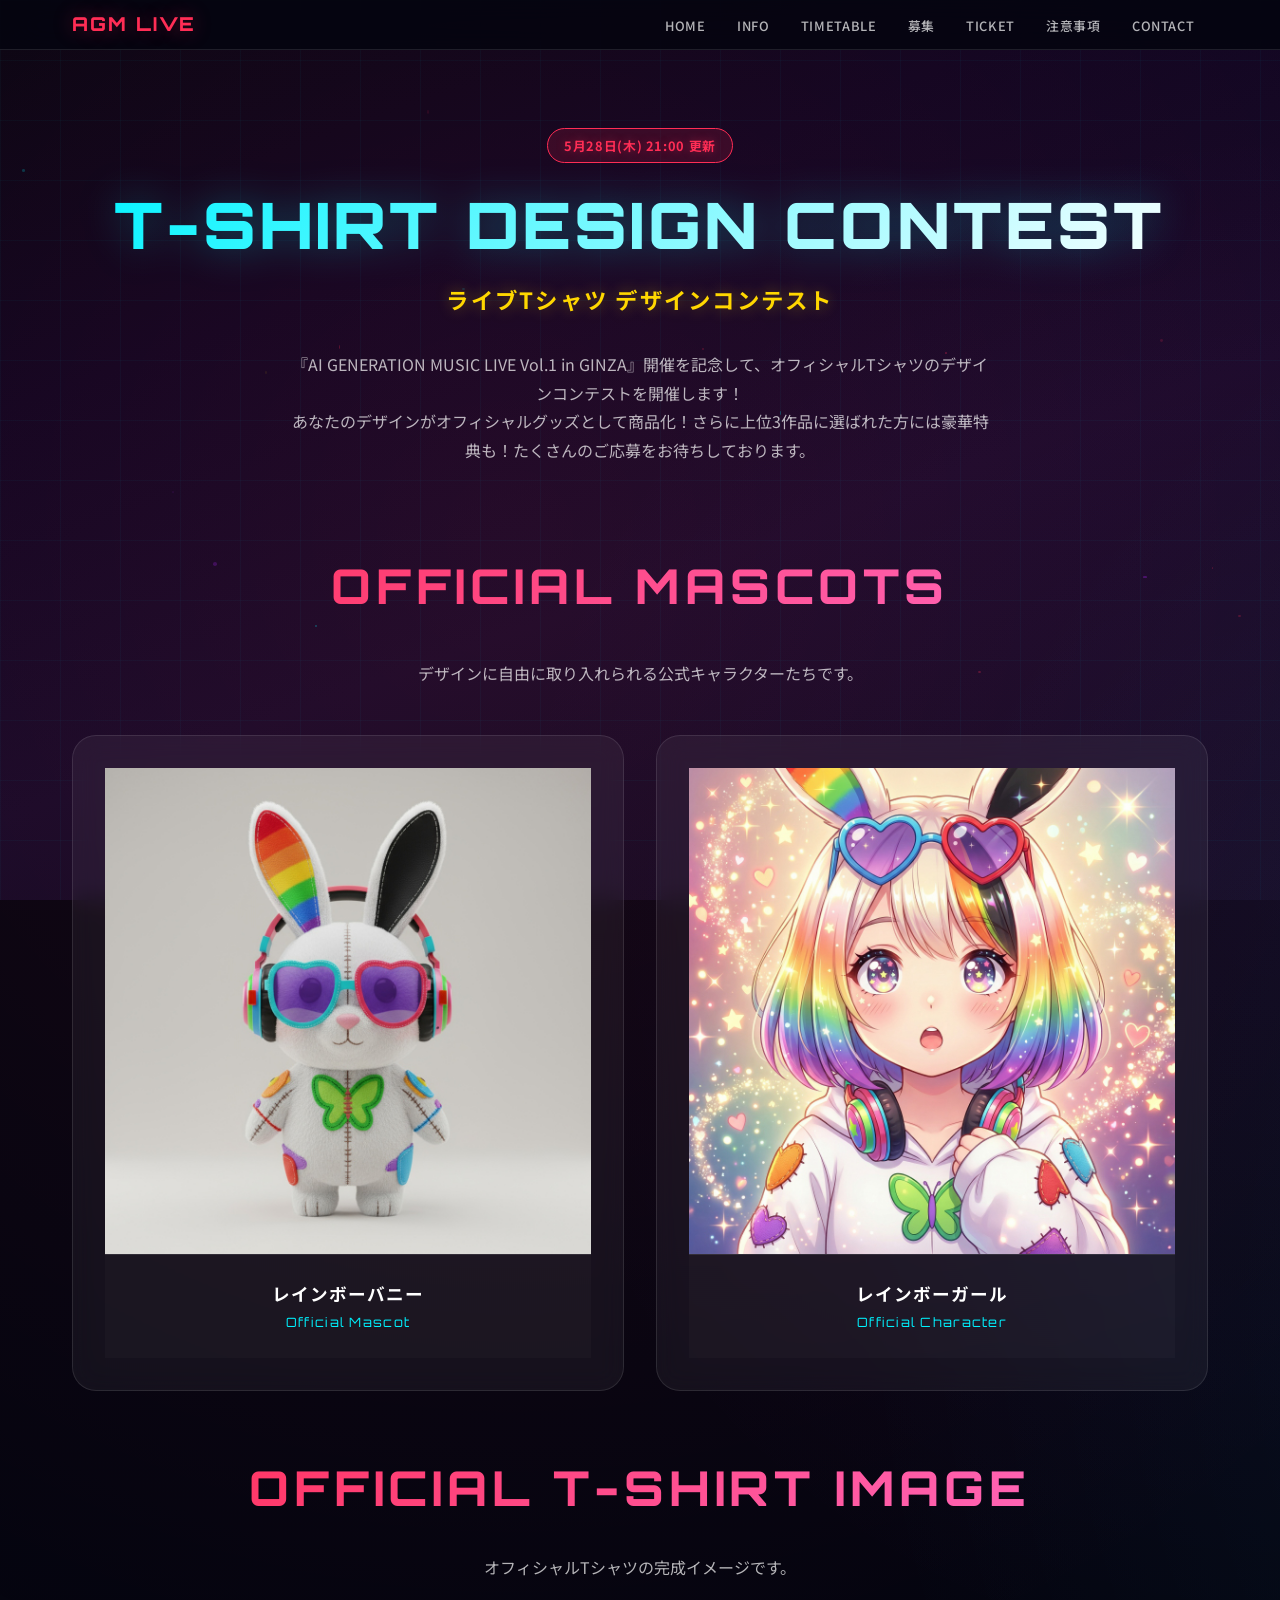
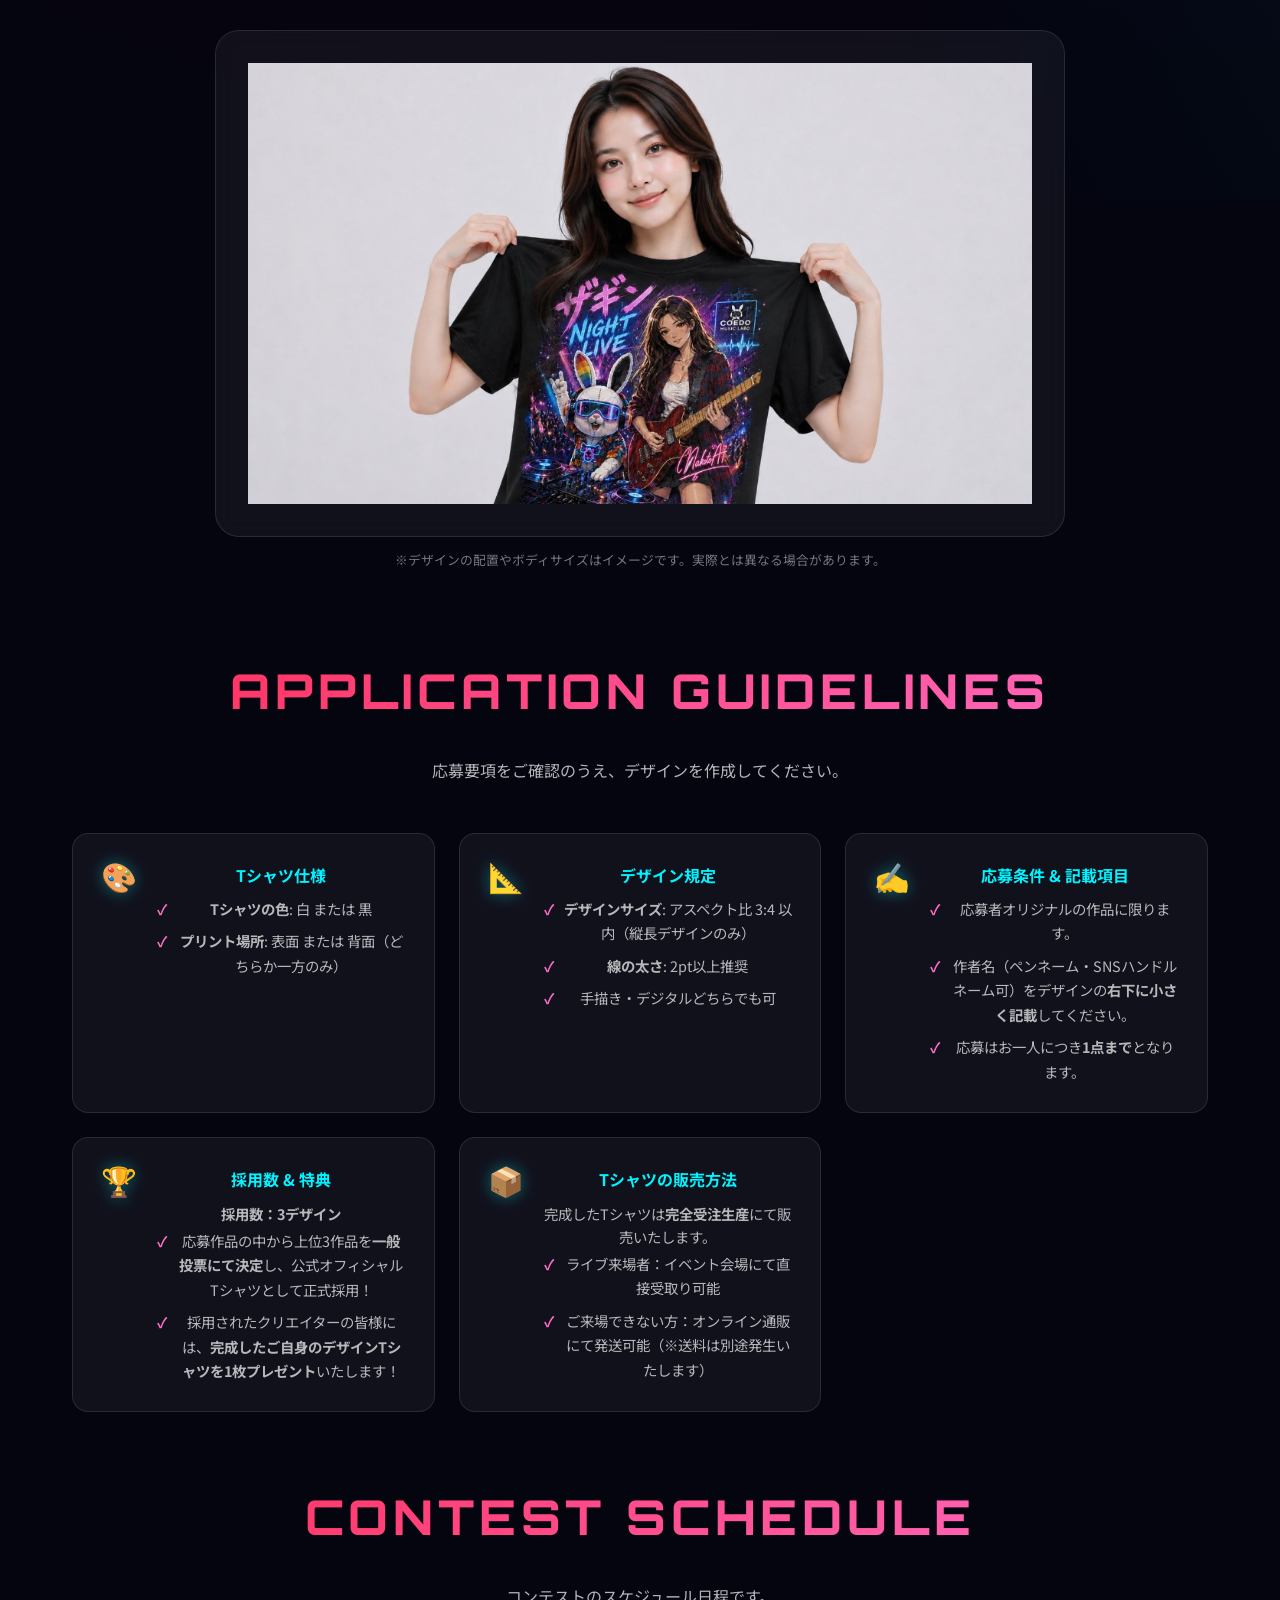
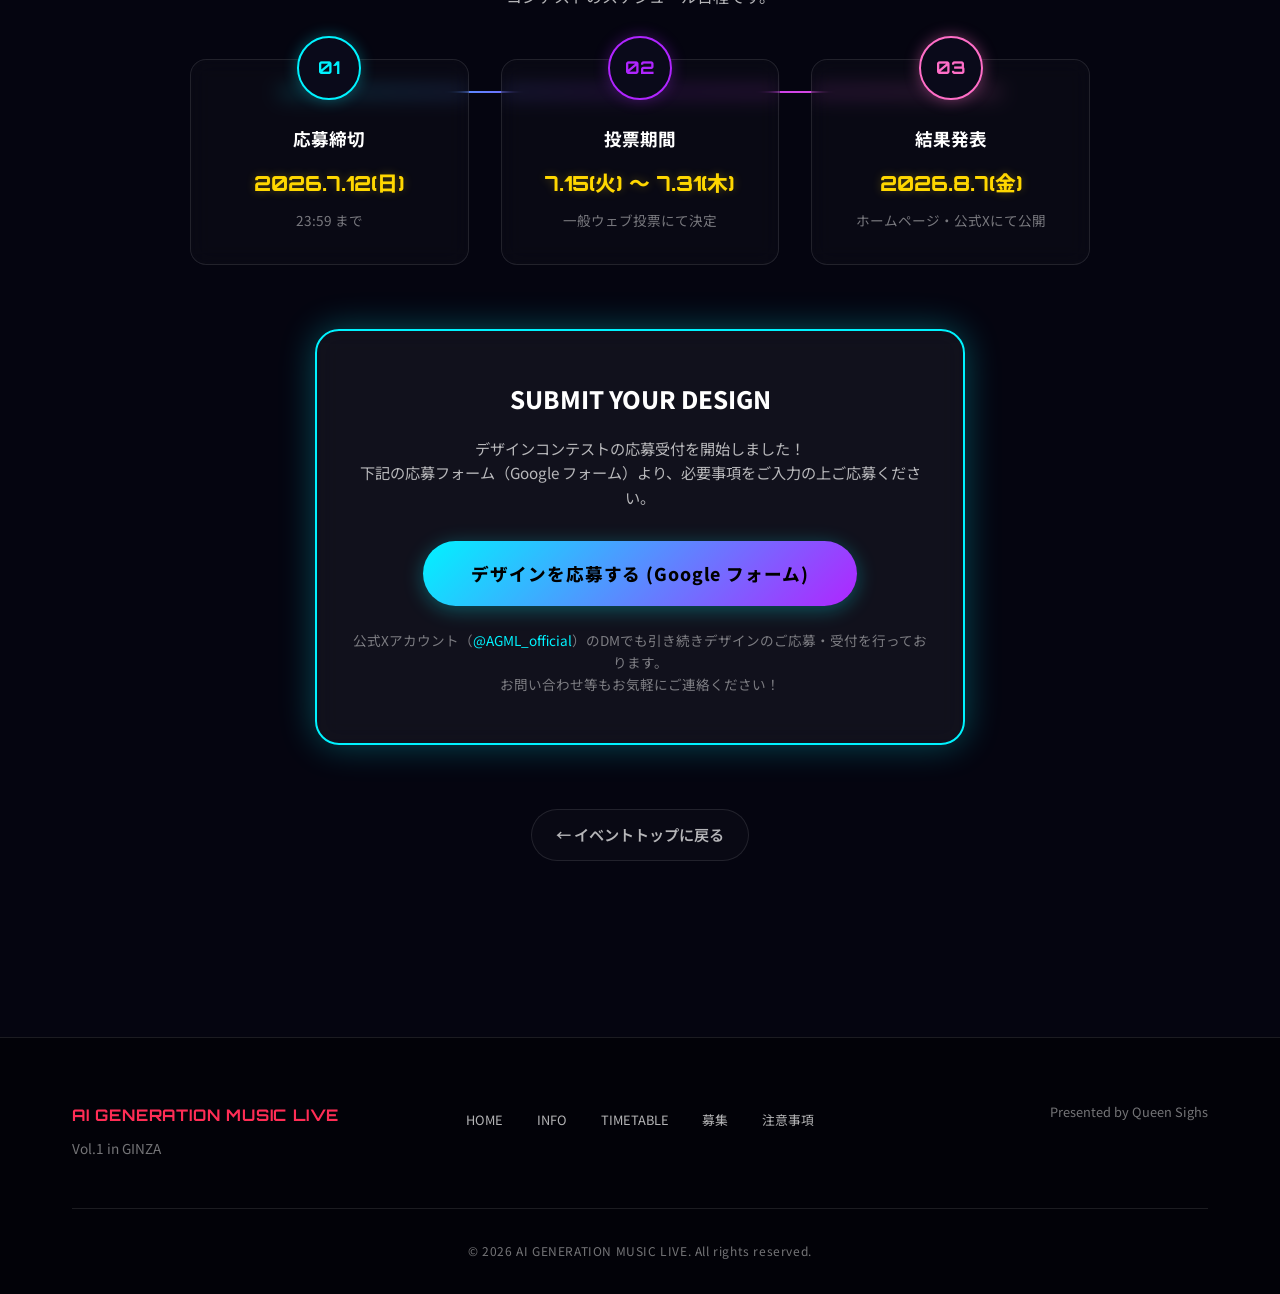
==== tshirt-contest.html @ bb138dd3 "Remove Radio Kawagoe references from footer" ====
<!DOCTYPE html>
<html lang="ja">

<head>
    <meta charset="UTF-8">
    <meta name="viewport" content="width=device-width, initial-scale=1.0">
    <meta name="description"
        content="ライブTシャツデザインコンテスト - AI GENERATION MUSIC LIVE Vol.1 in GINZA. あなたのデザインがオフィシャルTシャツに！">
    <title>ライブTシャツデザインコンテスト | AI GENERATION MUSIC LIVE</title>
    <link rel="icon" type="image/png" href="favicon.png">
    <link rel="stylesheet" href="style.css">
    <link rel="preconnect" href="https://fonts.googleapis.com">
    <link rel="preconnect" href="https://fonts.gstatic.com" crossorigin>
    <link
        href="https://fonts.googleapis.com/css2?family=Orbitron:wght@400;500;600;700;800;900&family=Inter:wght@300;400;500;600;700&family=Noto+Sans+JP:wght@300;400;500;600;700&display=swap"
        rel="stylesheet">
    
    <style>
        /* Special styles for T-shirt Contest Page */
        .contest-hero {
            padding: 8rem 0 4rem;
            text-align: center;
        }

        .contest-header {
            margin-bottom: 3rem;
        }

        .update-badge {
            display: inline-block;
            padding: 0.35rem 1rem;
            background: rgba(255, 45, 85, 0.15);
            border: 1px solid var(--accent-red);
            color: var(--accent-red);
            font-size: 0.8rem;
            font-weight: 700;
            border-radius: 20px;
            margin-bottom: 1.5rem;
            text-shadow: 0 0 10px var(--accent-red-glow);
            letter-spacing: 0.05em;
        }

        .contest-title-glowing {
            font-family: 'Orbitron', 'Noto Sans JP', sans-serif;
            font-size: clamp(2.2rem, 6vw, 4rem);
            font-weight: 900;
            line-height: 1.2;
            letter-spacing: 0.05em;
            background: linear-gradient(135deg, var(--accent-cyan), #ffffff, var(--accent-pink));
            background-size: 200% 200%;
            -webkit-background-clip: text;
            -webkit-text-fill-color: transparent;
            background-clip: text;
            animation: presentsShimmer 4s ease infinite;
            filter: drop-shadow(0 0 20px rgba(0, 243, 255, 0.3));
            margin-bottom: 1rem;
        }

        .contest-subtitle {
            font-size: clamp(1rem, 2.5vw, 1.4rem);
            color: var(--accent-gold);
            font-weight: 700;
            letter-spacing: 0.1em;
            text-shadow: 0 0 15px rgba(255, 215, 0, 0.4);
            margin-bottom: 2rem;
        }

        /* Countdown Lock Screen */
        .lock-container {
            max-width: 700px;
            margin: 2rem auto;
            text-align: center;
            padding: 3rem 2rem;
            border-radius: var(--radius-lg);
            background: rgba(10, 10, 26, 0.65);
            box-shadow: 0 0 40px rgba(255, 45, 85, 0.1);
            border: 1px solid rgba(255, 45, 85, 0.2);
            backdrop-filter: blur(20px);
        }

        .lock-icon {
            font-size: 3rem;
            color: var(--accent-red);
            filter: drop-shadow(0 0 15px var(--accent-red-glow));
            margin-bottom: 1.5rem;
            animation: lockPulse 2s infinite alternate;
        }

        @keyframes lockPulse {
            0% { transform: scale(1); filter: drop-shadow(0 0 10px var(--accent-red-glow)); }
            100% { transform: scale(1.1); filter: drop-shadow(0 0 25px rgba(255, 45, 85, 0.7)); }
        }

        .countdown-grid {
            display: grid;
            grid-template-columns: repeat(4, 1fr);
            gap: 1rem;
            max-width: 480px;
            margin: 2rem auto 2.5rem;
        }

        .countdown-card {
            background: rgba(255, 255, 255, 0.03);
            border: 1px solid var(--glass-border);
            border-radius: var(--radius-md);
            padding: 1rem 0.5rem;
            display: flex;
            flex-direction: column;
            align-items: center;
        }

        .countdown-num {
            font-family: 'Orbitron', sans-serif;
            font-size: clamp(1.8rem, 4vw, 2.5rem);
            font-weight: 800;
            color: var(--accent-cyan);
            text-shadow: 0 0 12px var(--accent-cyan-glow);
        }

        .countdown-label {
            font-size: 0.65rem;
            color: var(--text-muted);
            letter-spacing: 0.1em;
            margin-top: 0.3rem;
        }

        /* Teaser Character section */
        .teaser-characters {
            margin-top: 3rem;
        }

        .teaser-title {
            font-family: 'Orbitron', 'Noto Sans JP', sans-serif;
            font-size: 1.2rem;
            color: var(--text-secondary);
            letter-spacing: 0.05em;
            margin-bottom: 1.5rem;
        }

        .teaser-grid {
            display: grid;
            grid-template-columns: repeat(auto-fit, minmax(130px, 1fr));
            gap: 1.5rem;
            max-width: 450px;
            margin: 0 auto;
        }

        .teaser-thumb {
            display: flex;
            flex-direction: column;
            align-items: center;
        }

        .teaser-img-wrapper {
            position: relative;
            width: 100px;
            height: 100px;
            border-radius: 50%;
            overflow: hidden;
            border: 2px solid var(--glass-border);
            margin-bottom: 0.75rem;
            background: #0f0f23;
        }

        .teaser-img-wrapper.rabbit {
            border-color: var(--accent-cyan);
            box-shadow: 0 0 15px var(--accent-cyan-glow);
        }

        .teaser-img-wrapper.girl {
            border-color: var(--accent-pink);
            box-shadow: 0 0 15px rgba(255, 110, 199, 0.4);
        }

        .teaser-img {
            width: 100%;
            height: 100%;
            object-fit: cover;
            filter: blur(4px) brightness(0.7); /* Blur before release */
            transition: all 0.5s ease;
        }

        .unlocked .teaser-img {
            filter: none;
        }

        .teaser-name {
            font-size: 0.8rem;
            color: var(--text-secondary);
            font-weight: 500;
        }

        /* Unlocked Content Styles */
        .content-unlocked-section {
            display: none; /* Controlled via JS */
            opacity: 0;
            transform: translateY(20px);
            transition: all 0.8s cubic-bezier(0.4, 0, 0.2, 1);
        }

        .content-unlocked-section.show {
            display: block;
            opacity: 1;
            transform: translateY(0);
        }

        /* Characters Showcase Grid */
        .showcase-grid {
            display: grid;
            grid-template-columns: 1fr 1fr;
            gap: 2rem;
            margin-bottom: 3.5rem;
        }

        @media (max-width: 768px) {
            .showcase-grid {
                grid-template-columns: 1fr;
            }
        }

        .showcase-card {
            border-radius: var(--radius-lg);
            overflow: hidden;
            display: flex;
            flex-direction: column;
            height: 100%;
        }

        .showcase-img-container {
            position: relative;
            width: 100%;
            aspect-ratio: 1 / 1;
            overflow: hidden;
            background: #0d0d22;
        }

        .showcase-img {
            width: 100%;
            height: 100%;
            object-fit: cover;
            transition: transform 0.6s cubic-bezier(0.4, 0, 0.2, 1);
        }

        .showcase-card:hover .showcase-img {
            transform: scale(1.04);
        }

        .showcase-desc-bar {
            padding: 1.5rem;
            background: rgba(255, 255, 255, 0.02);
            border-top: 1px solid var(--glass-border);
            text-align: center;
        }

        .showcase-char-name {
            font-size: 1.1rem;
            font-weight: 700;
            color: var(--text-primary);
            letter-spacing: 0.05em;
        }

        .showcase-char-role {
            font-size: 0.8rem;
            color: var(--accent-cyan);
            font-family: 'Orbitron', sans-serif;
            margin-top: 0.2rem;
            letter-spacing: 0.1em;
        }

        /* T-shirt Sample Display */
        .sample-section {
            margin-bottom: 4rem;
        }

        .sample-card {
            max-width: 850px;
            margin: 0 auto;
            border-radius: var(--radius-lg);
            overflow: hidden;
        }

        .sample-img-container {
            width: 100%;
            aspect-ratio: 16 / 9;
            overflow: hidden;
            background: #0f0f2b;
            position: relative;
        }

        .sample-img {
            width: 100%;
            height: 100%;
            object-fit: cover;
            transition: transform 0.6s ease;
        }

        .sample-card:hover .sample-img {
            transform: scale(1.02);
        }

        .sample-note {
            font-size: 0.8rem;
            color: var(--text-muted);
            margin-top: 0.75rem;
            text-align: center;
        }

        /* Guidelines Styled Details */
        .guidelines-grid {
            display: grid;
            grid-template-columns: repeat(auto-fit, minmax(280px, 1fr));
            gap: 1.5rem;
            margin-bottom: 4rem;
        }

        .guideline-item-card {
            background: var(--glass-bg);
            border: 1px solid var(--glass-border);
            border-radius: var(--radius-md);
            padding: 1.75rem;
            display: flex;
            gap: 1.25rem;
            align-items: flex-start;
            transition: all 0.3s ease;
        }

        .guideline-item-card:hover {
            border-color: rgba(0, 243, 255, 0.3);
            box-shadow: 0 0 20px rgba(0, 243, 255, 0.08);
            transform: translateY(-2px);
        }

        .guideline-icon {
            font-size: 1.8rem;
            line-height: 1;
            filter: drop-shadow(0 0 8px rgba(0, 243, 255, 0.4));
        }

        .guideline-info h4 {
            font-size: 1rem;
            color: var(--accent-cyan);
            margin-bottom: 0.5rem;
            font-weight: 700;
        }

        .guideline-info p {
            font-size: 0.9rem;
            color: var(--text-secondary);
            line-height: 1.6;
        }

        .guideline-list {
            list-style: none;
            padding-left: 0;
            display: flex;
            flex-direction: column;
            gap: 0.5rem;
            margin-top: 0.5rem;
        }

        .guideline-list li {
            position: relative;
            padding-left: 1.25rem;
            font-size: 0.9rem;
            color: var(--text-secondary);
        }

        .guideline-list li::before {
            content: "✓";
            position: absolute;
            left: 0;
            color: var(--accent-pink);
            font-weight: 700;
        }

        /* Schedule Timeline */
        .timeline-container {
            margin-bottom: 4rem;
        }

        .timeline-steps {
            display: grid;
            grid-template-columns: repeat(3, 1fr);
            gap: 2rem;
            position: relative;
            max-width: 900px;
            margin: 3rem auto 0;
        }

        @media (max-width: 768px) {
            .timeline-steps {
                grid-template-columns: 1fr;
                gap: 2.5rem;
            }
            .timeline-steps::before {
                display: none;
            }
        }

        .timeline-steps::before {
            content: "";
            position: absolute;
            top: 2rem;
            left: 10%;
            right: 10%;
            height: 2px;
            background: linear-gradient(90deg, var(--accent-cyan), var(--accent-purple), var(--accent-pink));
            z-index: 0;
        }

        .timeline-step-card {
            background: rgba(255, 255, 255, 0.02);
            border: 1px solid var(--glass-border);
            border-radius: var(--radius-md);
            padding: 2rem 1.5rem;
            text-align: center;
            position: relative;
            z-index: 1;
            backdrop-filter: blur(10px);
            transition: all 0.3s ease;
        }

        .timeline-step-card:hover {
            border-color: var(--accent-pink);
            box-shadow: 0 0 25px rgba(255, 110, 199, 0.15);
            transform: translateY(-4px);
        }

        .step-badge {
            width: 4rem;
            height: 4rem;
            border-radius: 50%;
            background: var(--bg-surface);
            border: 2px solid var(--accent-cyan);
            box-shadow: 0 0 15px var(--accent-cyan-glow);
            display: flex;
            align-items: center;
            justify-content: center;
            margin: -3.5rem auto 1.5rem;
            font-family: 'Orbitron', sans-serif;
            font-size: 1.1rem;
            font-weight: 700;
            color: var(--accent-cyan);
        }

        .timeline-step-card:nth-child(2) .step-badge {
            border-color: var(--accent-purple);
            box-shadow: 0 0 15px var(--accent-purple-glow);
            color: var(--accent-purple);
        }

        .timeline-step-card:nth-child(3) .step-badge {
            border-color: var(--accent-pink);
            box-shadow: 0 0 15px rgba(255, 110, 199, 0.4);
            color: var(--accent-pink);
        }

        .step-title {
            font-size: 1.1rem;
            font-weight: 700;
            color: var(--text-primary);
            margin-bottom: 0.75rem;
        }

        .step-date {
            font-family: 'Orbitron', 'Noto Sans JP', sans-serif;
            font-size: 1.3rem;
            font-weight: 800;
            color: var(--accent-gold);
            text-shadow: 0 0 10px rgba(255, 215, 0, 0.3);
            margin-bottom: 0.5rem;
        }

        .step-time {
            font-size: 0.85rem;
            color: var(--text-muted);
        }

        /* Action/Submission Section */
        .submit-section {
            max-width: 650px;
            margin: 4rem auto 2rem;
            text-align: center;
        }

        .submit-card {
            padding: 3rem 2rem;
            border: 2px solid var(--glass-border);
            border-color: var(--accent-cyan);
            box-shadow: 0 0 35px var(--accent-cyan-glow);
        }

        .submit-card:hover {
            border-color: var(--accent-pink);
            box-shadow: 0 0 45px rgba(255, 110, 199, 0.3);
        }

        .submit-card h3 {
            font-size: 1.5rem;
            font-weight: 800;
            color: var(--text-primary);
            margin-bottom: 1rem;
        }

        .submit-card p {
            font-size: 0.95rem;
            color: var(--text-secondary);
            margin-bottom: 2rem;
            line-height: 1.6;
        }

        .btn-submit-form {
            display: inline-block;
            padding: 1.1rem 3rem;
            background: linear-gradient(135deg, var(--accent-cyan), var(--accent-purple));
            color: #000;
            text-decoration: none;
            font-weight: 800;
            font-size: 1.1rem;
            border-radius: 50px;
            transition: all 0.4s cubic-bezier(0.4, 0, 0.2, 1);
            box-shadow: 0 4px 20px var(--accent-cyan-glow);
            letter-spacing: 0.05em;
            margin-bottom: 1.5rem;
        }

        .btn-submit-form:hover {
            transform: translateY(-3px);
            box-shadow: 0 8px 35px rgba(0, 243, 255, 0.6);
            color: #fff;
            background: linear-gradient(135deg, var(--accent-cyan), var(--accent-pink));
        }

        .btn-submit-form.preparing {
            background: #222;
            border: 1px solid #444;
            color: #666;
            box-shadow: none;
            cursor: not-allowed;
            pointer-events: none;
        }

        .submit-subinfo {
            font-size: 0.85rem;
            color: var(--text-muted);
            line-height: 1.6;
        }

        .submit-subinfo a {
            color: var(--accent-cyan);
            text-decoration: none;
            transition: color 0.3s ease;
        }

        .submit-subinfo a:hover {
            color: var(--accent-pink);
            text-decoration: underline;
        }

        /* Back to Home Button */
        .back-nav-container {
            text-align: center;
            margin: 4rem 0 2rem;
        }

        .btn-back-home {
            display: inline-flex;
            align-items: center;
            gap: 0.5rem;
            color: var(--text-secondary);
            text-decoration: none;
            font-weight: 600;
            font-size: 0.95rem;
            transition: all 0.3s ease;
            padding: 0.75rem 1.5rem;
            border: 1px solid var(--glass-border);
            border-radius: 50px;
            background: rgba(255, 255, 255, 0.02);
        }

        .btn-back-home:hover {
            color: var(--accent-cyan);
            border-color: var(--accent-cyan);
            background: rgba(0, 243, 255, 0.05);
            transform: translateX(-4px);
        }
    </style>
</head>

<body>
    <!-- Animated Background -->
    <div class="bg-animation">
        <div class="bg-grid"></div>
        <div class="bg-particles" id="particles"></div>
    </div>

    <!-- Navigation -->
    <nav class="navbar scrolled" id="navbar">
        <div class="nav-container">
            <a href="index.html" class="nav-logo">AGM LIVE</a>
            <button class="nav-toggle" id="navToggle" aria-label="メニュー">
                <span></span><span></span><span></span>
            </button>
            <ul class="nav-menu" id="navMenu">
                <li><a href="index.html#home">HOME</a></li>
                <li><a href="index.html#info">INFO</a></li>
                <li><a href="index.html#timetable">TIMETABLE</a></li>
                <li><a href="index.html#recruit">募集</a></li>
                <li><a href="index.html#ticket">TICKET</a></li>
                <li><a href="index.html#notes">注意事項</a></li>
                <li><a href="index.html#contact">CONTACT</a></li>
            </ul>
        </div>
    </nav>

    <!-- Contest Landing Page -->
    <main class="container">
        
        <!-- Locked/Teaser View -->
        <section class="contest-hero" id="locked-view">
            <div class="lock-container">
                <div class="lock-icon">🔒</div>
                <div class="update-badge">5月28日(木) 21:00 公開予定</div>
                <h1 class="contest-title-glowing">T-SHIRT CONTEST</h1>
                <p class="contest-subtitle">ライブTシャツデザインコンテスト</p>
                <p style="color: var(--text-secondary); margin-bottom: 2rem;">特別ページの公開までしばらくお待ちください！</p>
                
                <!-- Countdown Clock -->
                <div class="countdown-grid">
                    <div class="countdown-card">
                        <span class="countdown-num" id="days">00</span>
                        <span class="countdown-label">DAYS</span>
                    </div>
                    <div class="countdown-card">
                        <span class="countdown-num" id="hours">00</span>
                        <span class="countdown-label">HOURS</span>
                    </div>
                    <div class="countdown-card">
                        <span class="countdown-num" id="minutes">00</span>
                        <span class="countdown-label">MINUTES</span>
                    </div>
                    <div class="countdown-card">
                        <span class="countdown-num" id="seconds">00</span>
                        <span class="countdown-label">SECONDS</span>
                    </div>
                </div>

                <!-- Teaser Section -->
                <div class="teaser-characters">
                    <h3 class="teaser-title">— CHARACTER TEASER —</h3>
                    <p style="font-size: 0.85rem; color: var(--text-muted); margin-bottom: 1.5rem;">
                        公式キャラクター「レインボーバニー」＆「レインボーガール」公開中！
                    </p>
                    <div class="teaser-grid">
                        <div class="teaser-thumb">
                            <div class="teaser-img-wrapper rabbit">
                                <img src="contest-rabbit.jpg" class="teaser-img" alt="レインボーバニー">
                            </div>
                            <span class="teaser-name">レインボーバニー</span>
                        </div>
                        <div class="teaser-thumb">
                            <div class="teaser-img-wrapper girl">
                                <img src="contest-girl.jpg" class="teaser-img" alt="レインボーガール">
                            </div>
                            <span class="teaser-name">レインボーガール</span>
                        </div>
                    </div>
                </div>
            </div>
            
            <div class="back-nav-container">
                <a href="index.html" class="btn-back-home">← イベントトップに戻る</a>
            </div>
        </section>

        <!-- Unlocked View -->
        <section class="contest-hero content-unlocked-section" id="unlocked-view">
            <div class="contest-header">
                <div class="update-badge">5月28日(木) 21:00 更新</div>
                <h1 class="contest-title-glowing">T-SHIRT DESIGN CONTEST</h1>
                <p class="contest-subtitle">ライブTシャツ デザインコンテスト</p>
                <p style="color: var(--text-secondary); max-width: 700px; margin: 0 auto; line-height: 1.8;">
                    『AI GENERATION MUSIC LIVE Vol.1 in GINZA』開催を記念して、オフィシャルTシャツのデザインコンテストを開催します！<br>
                    あなたのデザインがオフィシャルグッズとして商品化！さらに上位3作品に選ばれた方には豪華特典も！たくさんのご応募をお待ちしております。
                </p>
            </div>

            <!-- Mascot Showcase -->
            <h2 class="section-title" style="margin-top: 5rem; margin-bottom: 2rem;">OFFICIAL MASCOTS</h2>
            <p class="section-subtitle">デザインに自由に取り入れられる公式キャラクターたちです。</p>
            <div class="showcase-grid">
                <!-- Mascot 1: Rabbit -->
                <div class="showcase-card glass">
                    <div class="showcase-img-container">
                        <img src="contest-rabbit.jpg" class="showcase-img" alt="レインボーバニー">
                    </div>
                    <div class="showcase-desc-bar">
                        <div class="showcase-char-name">レインボーバニー</div>
                        <div class="showcase-char-role">Official Mascot</div>
                    </div>
                </div>

                <!-- Mascot 2: Girl -->
                <div class="showcase-card glass">
                    <div class="showcase-img-container">
                        <img src="contest-girl.jpg" class="showcase-img" alt="レインボーガール">
                    </div>
                    <div class="showcase-desc-bar">
                        <div class="showcase-char-name">レインボーガール</div>
                        <div class="showcase-char-role">Official Character</div>
                    </div>
                </div>
            </div>

            <!-- T-Shirt Mockup -->
            <div class="sample-section">
                <h2 class="section-title">OFFICIAL T-SHIRT IMAGE</h2>
                <p class="section-subtitle">オフィシャルTシャツの完成イメージです。</p>
                <div class="sample-card glass">
                    <div class="sample-img-container">
                        <img src="contest-tshirt.jpg" class="sample-img" alt="Tシャツ着用イメージ">
                    </div>
                </div>
                <p class="sample-note">※デザインの配置やボディサイズはイメージです。実際とは異なる場合があります。</p>
            </div>

            <!-- Guidelines Grid -->
            <h2 class="section-title" style="margin-top: 5rem;">APPLICATION GUIDELINES</h2>
            <p class="section-subtitle">応募要項をご確認のうえ、デザインを作成してください。</p>
            <div class="guidelines-grid">
                
                <div class="guideline-item-card">
                    <div class="guideline-icon">🎨</div>
                    <div class="guideline-info">
                        <h4>Tシャツ仕様</h4>
                        <ul class="guideline-list">
                            <li><strong>Tシャツの色</strong>: 白 または 黒</li>
                            <li><strong>プリント場所</strong>: 表面 または 背面（どちらか一方のみ）</li>
                        </ul>
                    </div>
                </div>

                <div class="guideline-item-card">
                    <div class="guideline-icon">📐</div>
                    <div class="guideline-info">
                        <h4>デザイン規定</h4>
                        <ul class="guideline-list">
                            <li><strong>デザインサイズ</strong>: アスペクト比 3:4 以内（縦長デザインのみ）</li>
                            <li><strong>線の太さ</strong>: 2pt以上推奨</li>
                            <li>手描き・デジタルどちらでも可</li>
                        </ul>
                    </div>
                </div>

                <div class="guideline-item-card">
                    <div class="guideline-icon">✍️</div>
                    <div class="guideline-info">
                        <h4>応募条件 & 記載項目</h4>
                        <ul class="guideline-list">
                            <li>応募者オリジナルの作品に限ります。</li>
                            <li>作者名（ペンネーム・SNSハンドルネーム可）をデザインの<strong>右下に小さく記載</strong>してください。</li>
                            <li>応募はお一人につき<strong>1点まで</strong>となります。</li>
                        </ul>
                    </div>
                </div>

                <div class="guideline-item-card">
                    <div class="guideline-icon">🏆</div>
                    <div class="guideline-info">
                        <h4>採用数 & 特典</h4>
                        <p><strong>採用数：3デザイン</strong></p>
                        <ul class="guideline-list" style="margin-top: 0.25rem;">
                            <li>応募作品の中から上位3作品を<strong>一般投票にて決定</strong>し、公式オフィシャルTシャツとして正式採用！</li>
                            <li>採用されたクリエイターの皆様には、<strong>完成したご自身のデザインTシャツを1枚プレゼント</strong>いたします！</li>
                        </ul>
                    </div>
                </div>

                <div class="guideline-item-card">
                    <div class="guideline-icon">📦</div>
                    <div class="guideline-info">
                        <h4>Tシャツの販売方法</h4>
                        <p>完成したTシャツは<strong>完全受注生産</strong>にて販売いたします。</p>
                        <ul class="guideline-list" style="margin-top: 0.25rem;">
                            <li>ライブ来場者：イベント会場にて直接受取り可能</li>
                            <li>ご来場できない方：オンライン通販にて発送可能（※送料は別途発生いたします）</li>
                        </ul>
                    </div>
                </div>
            </div>

            <!-- Schedule Timeline -->
            <div class="timeline-container">
                <h2 class="section-title">CONTEST SCHEDULE</h2>
                <p class="section-subtitle">コンテストのスケジュール日程です。</p>
                <div class="timeline-steps">
                    
                    <div class="timeline-step-card">
                        <div class="step-badge">01</div>
                        <h4 class="step-title">応募締切</h4>
                        <div class="step-date">2026.7.12<span>(日)</span></div>
                        <div class="step-time">23:59 まで</div>
                    </div>

                    <div class="timeline-step-card">
                        <div class="step-badge">02</div>
                        <h4 class="step-title">投票期間</h4>
                        <div class="step-date">7.15<span>(火)</span> 〜 7.31<span>(木)</span></div>
                        <div class="step-time">一般ウェブ投票にて決定</div>
                    </div>

                    <div class="timeline-step-card">
                        <div class="step-badge">03</div>
                        <h4 class="step-title">結果発表</h4>
                        <div class="step-date">2026.8.7<span>(金)</span></div>
                        <div class="step-time">ホームページ・公式Xにて公開</div>
                    </div>
                </div>
            </div>

            <!-- Application Form -->
            <div class="submit-section">
                <div class="submit-card glass">
                    <h3>SUBMIT YOUR DESIGN</h3>
                    <p>
                        デザインコンテストの応募受付を開始しました！<br>
                        下記の応募フォーム（Google フォーム）より、必要事項をご入力の上ご応募ください。
                    </p>
                    <a href="https://forms.gle/K6q1oBjbMEssL8jQ7" target="_blank" class="btn-submit-form">デザインを応募する (Google フォーム)</a>
                    <div class="submit-subinfo">
                        公式Xアカウント（<a href="https://x.com/AGML_official" target="_blank">@AGML_official</a>）のDMでも引き続きデザインのご応募・受付を行っております。<br>
                        お問い合わせ等もお気軽にご連絡ください！
                    </div>
                </div>
            </div>

            <div class="back-nav-container">
                <a href="index.html" class="btn-back-home">← イベントトップに戻る</a>
            </div>
        </section>

    </main>

    <!-- Footer -->
    <footer class="footer" style="margin-top: 5rem;">
        <div class="container">
            <div class="footer-content">
                <div class="footer-logo">
                    <h3>AI GENERATION MUSIC LIVE</h3>
                    <p>Vol.1 in GINZA</p>
                </div>
                <div class="footer-links">
                    <a href="index.html#home">HOME</a>
                    <a href="index.html#info">INFO</a>
                    <a href="index.html#timetable">TIMETABLE</a>
                    <a href="index.html#recruit">募集</a>
                    <a href="index.html#notes">注意事項</a>
                </div>
                <div class="footer-credit">
                    <p>Presented by Queen Sighs</p>
                </div>
            </div>
            <div class="footer-bottom">
                <p>&copy; 2026 AI GENERATION MUSIC LIVE. All rights reserved.</p>
            </div>
        </div>
    </footer>

    <!-- Countdown & Unlock Timer Script -->
    <script>
        document.addEventListener('DOMContentLoaded', () => {
            // Target release JST: 2026-05-28 21:00:00 JST (GMT+0900)
            const targetReleaseTime = new Date('2026-05-28T21:00:00+09:00').getTime();
            
            const lockedView = document.getElementById('locked-view');
            const unlockedView = document.getElementById('unlocked-view');
            
            const daysEl = document.getElementById('days');
            const hoursEl = document.getElementById('hours');
            const minutesEl = document.getElementById('minutes');
            const secondsEl = document.getElementById('seconds');

            // Check if preview mode is requested via URL query string (?preview=true or ?test=true)
            const urlParams = new URLSearchParams(window.location.search);
            const isPreview = urlParams.get('preview') === 'true' || urlParams.get('test') === 'true';

            function updateTimer() {
                const now = Date.now();
                const timeRemaining = targetReleaseTime - now;

                if (isPreview || timeRemaining <= 0) {
                    // Unlock page
                    lockedView.style.display = 'none';
                    unlockedView.classList.add('show');
                    
                    // Unblur teaser images
                    document.querySelectorAll('.teaser-img').forEach(img => {
                        img.style.filter = 'none';
                    });
                    
                    clearInterval(timerInterval);
                    return;
                }

                // Calculate time units
                const days = Math.floor(timeRemaining / (1000 * 60 * 60 * 24));
                const hours = Math.floor((timeRemaining % (1000 * 60 * 60 * 24)) / (1000 * 60 * 60));
                const minutes = Math.floor((timeRemaining % (1000 * 60 * 60)) / (1000 * 60));
                const seconds = Math.floor((timeRemaining % (1000 * 60)) / 1000);

                // Format with leading zeros
                daysEl.textContent = String(days).padStart(2, '0');
                hoursEl.textContent = String(hours).padStart(2, '0');
                minutesEl.textContent = String(minutes).padStart(2, '0');
                secondsEl.textContent = String(seconds).padStart(2, '0');
            }

            // Start countdown polling
            const timerInterval = setInterval(updateTimer, 1000);
            updateTimer(); // Initial call
        });

        // Toggle navigation menu on mobile
        const navToggle = document.getElementById('navToggle');
        const navMenu = document.getElementById('navMenu');
        
        if (navToggle && navMenu) {
            navToggle.addEventListener('click', () => {
                navMenu.classList.toggle('active');
                navToggle.classList.toggle('active');
            });
            
            document.querySelectorAll('.nav-menu a').forEach(link => {
                link.addEventListener('click', () => {
                    navMenu.classList.remove('active');
                    navToggle.classList.remove('active');
                });
            });
        }
    </script>
    
    <!-- Particles creation script -->
    <script>
        function createParticles() {
            const container = document.getElementById('particles');
            if (!container) return;
            
            const particleCount = 20;
            
            for (let i = 0; i < particleCount; i++) {
                const particle = document.createElement('div');
                particle.style.cssText = `
                    position: absolute;
                    width: ${Math.random() * 3 + 1}px;
                    height: ${Math.random() * 3 + 1}px;
                    background: ${['rgba(255,45,85,0.4)', 'rgba(0,243,255,0.4)', 'rgba(176,37,255,0.4)', 'rgba(255,215,0,0.3)'][Math.floor(Math.random() * 4)]};
                    border-radius: 50%;
                    left: ${Math.random() * 100}%;
                    top: ${Math.random() * 100}%;
                    animation: particleDrift ${Math.random() * 20 + 15}s linear infinite;
                    opacity: ${Math.random() * 0.6 + 0.2};
                    pointer-events: none;
                `;
                container.appendChild(particle);
            }
        }
        createParticles();
    </script>
</body>

</html>
---- style.css ----
/* ===== RESET & VARIABLES ===== */
* {
    margin: 0;
    padding: 0;
    box-sizing: border-box;
}

:root {
    --bg-dark: #050510;
    --bg-surface: #0a0a1a;
    --bg-card: rgba(255, 255, 255, 0.04);
    --accent-red: #ff2d55;
    --accent-red-glow: rgba(255, 45, 85, 0.4);
    --accent-cyan: #00f3ff;
    --accent-cyan-glow: rgba(0, 243, 255, 0.3);
    --accent-purple: #b025ff;
    --accent-purple-glow: rgba(176, 37, 255, 0.3);
    --accent-gold: #ffd700;
    --accent-pink: #ff6ec7;
    --text-primary: #ffffff;
    --text-secondary: rgba(255, 255, 255, 0.7);
    --text-muted: rgba(255, 255, 255, 0.45);
    --glass-bg: rgba(255, 255, 255, 0.05);
    --glass-border: rgba(255, 255, 255, 0.1);
    --glass-hover: rgba(255, 255, 255, 0.08);
    --radius-sm: 8px;
    --radius-md: 16px;
    --radius-lg: 24px;
    --radius-xl: 32px;
}

html {
    scroll-behavior: smooth;
}

body {
    font-family: 'Noto Sans JP', 'Inter', sans-serif;
    background-color: var(--bg-dark);
    color: var(--text-primary);
    line-height: 1.7;
    overflow-x: hidden;
}

/* ===== ANIMATED BACKGROUND ===== */
.bg-animation {
    position: fixed;
    top: 0;
    left: 0;
    width: 100%;
    height: 100%;
    z-index: -1;
    background: linear-gradient(160deg, #050510 0%, #0d0520 30%, #150a28 60%, #0a0a1a 100%);
}

.bg-grid {
    position: absolute;
    width: 100%;
    height: 100%;
    background-image:
        linear-gradient(rgba(0, 243, 255, 0.03) 1px, transparent 1px),
        linear-gradient(90deg, rgba(0, 243, 255, 0.03) 1px, transparent 1px);
    background-size: 60px 60px;
    animation: gridPulse 8s ease-in-out infinite;
}

@keyframes gridPulse {
    0%, 100% { opacity: 0.3; }
    50% { opacity: 0.6; }
}

.bg-animation::before {
    content: '';
    position: absolute;
    width: 200%;
    height: 200%;
    background-image:
        radial-gradient(circle at 20% 30%, rgba(255, 45, 85, 0.08) 0%, transparent 50%),
        radial-gradient(circle at 80% 70%, rgba(0, 243, 255, 0.08) 0%, transparent 50%),
        radial-gradient(circle at 50% 50%, rgba(176, 37, 255, 0.06) 0%, transparent 50%);
    animation: bgFloat 25s ease-in-out infinite;
}

@keyframes bgFloat {
    0%, 100% { transform: translate(0, 0); }
    33% { transform: translate(-30px, -40px); }
    66% { transform: translate(20px, -20px); }
}

/* ===== CONTAINER ===== */
.container {
    max-width: 1200px;
    margin: 0 auto;
    padding: 0 2rem;
}

/* ===== NAVIGATION ===== */
.navbar {
    position: fixed;
    top: 0;
    left: 0;
    width: 100%;
    z-index: 1000;
    padding: 1rem 0;
    transition: all 0.4s cubic-bezier(0.4, 0, 0.2, 1);
}

.navbar.scrolled {
    background: rgba(5, 5, 16, 0.9);
    backdrop-filter: blur(20px);
    border-bottom: 1px solid var(--glass-border);
    padding: 0.5rem 0;
}

.nav-container {
    max-width: 1200px;
    margin: 0 auto;
    padding: 0 2rem;
    display: flex;
    justify-content: space-between;
    align-items: center;
}

.nav-logo {
    font-family: 'Orbitron', sans-serif;
    font-size: 1.2rem;
    font-weight: 800;
    color: var(--accent-red);
    text-decoration: none;
    letter-spacing: 0.1em;
    text-shadow: 0 0 20px var(--accent-red-glow);
}

.nav-toggle {
    display: none;
    flex-direction: column;
    gap: 5px;
    background: none;
    border: none;
    cursor: pointer;
    padding: 5px;
}

.nav-toggle span {
    width: 25px;
    height: 2px;
    background: var(--text-primary);
    transition: all 0.3s ease;
}

.nav-menu {
    display: flex;
    list-style: none;
    gap: 0.25rem;
}

.nav-menu a {
    color: var(--text-secondary);
    text-decoration: none;
    font-size: 0.8rem;
    font-weight: 500;
    padding: 0.5rem 0.85rem;
    border-radius: var(--radius-sm);
    transition: all 0.3s ease;
    letter-spacing: 0.05em;
}

.nav-menu a:hover {
    color: var(--accent-red);
    background: rgba(255, 45, 85, 0.1);
}

/* ===== GLASS EFFECT ===== */
.glass {
    background: var(--glass-bg);
    backdrop-filter: blur(12px);
    border: 1px solid var(--glass-border);
    border-radius: var(--radius-lg);
    padding: 2rem;
    transition: all 0.4s cubic-bezier(0.4, 0, 0.2, 1);
}

.glass:hover {
    border-color: rgba(255, 45, 85, 0.25);
    background: var(--glass-hover);
    box-shadow: 0 8px 40px rgba(255, 45, 85, 0.08);
    transform: translateY(-3px);
}

/* ===== SECTION TITLES ===== */
.section-title {
    font-family: 'Orbitron', sans-serif;
    font-size: clamp(2rem, 5vw, 3rem);
    text-align: center;
    margin-bottom: 1.5rem;
    font-weight: 800;
    letter-spacing: 0.1em;
    background: linear-gradient(135deg, var(--accent-red), var(--accent-pink), var(--accent-red));
    background-size: 200% 200%;
    -webkit-background-clip: text;
    -webkit-text-fill-color: transparent;
    background-clip: text;
    animation: titleShift 4s ease infinite;
}

@keyframes titleShift {
    0%, 100% { background-position: 0% 50%; }
    50% { background-position: 100% 50%; }
}

.section-subtitle {
    text-align: center;
    color: var(--text-secondary);
    margin-bottom: 3rem;
    font-size: 1rem;
    line-height: 1.8;
}

section {
    padding: 7rem 0;
    position: relative;
    overflow: hidden;
}

/* ===== HERO SECTION ===== */
.hero {
    min-height: 100vh;
    display: flex;
    flex-direction: column;
    justify-content: center;
    align-items: center;
    text-align: center;
    position: relative;
    padding: 6rem 0 4rem;
}

.hero-bg-overlay {
    position: absolute;
    inset: 0;
    background:
        radial-gradient(ellipse at center, rgba(255, 45, 85, 0.12) 0%, transparent 60%),
        radial-gradient(ellipse at 20% 80%, rgba(0, 243, 255, 0.08) 0%, transparent 50%);
    pointer-events: none;
}

.hero-content {
    position: relative;
    z-index: 1;
    animation: fadeInUp 1s ease-out;
}

.hero-presents {
    display: flex;
    flex-direction: column;
    align-items: center;
    margin-bottom: 2.5rem;
    gap: 0.3rem;
}

.presents-name {
    font-family: 'Orbitron', sans-serif;
    font-size: clamp(1.2rem, 3vw, 1.8rem);
    font-weight: 700;
    letter-spacing: 0.08em;
    background: linear-gradient(135deg, var(--accent-cyan), #ffffff, var(--accent-purple));
    background-size: 200% 200%;
    -webkit-background-clip: text;
    -webkit-text-fill-color: transparent;
    background-clip: text;
    animation: presentsShimmer 4s ease infinite;
    filter: drop-shadow(0 0 15px var(--accent-cyan-glow));
}

@keyframes presentsShimmer {
    0%, 100% { background-position: 0% 50%; }
    50% { background-position: 100% 50%; }
}

.presents-and {
    font-size: 1rem;
    color: var(--text-muted);
    font-style: italic;
    letter-spacing: 0.2em;
}

.presents-label {
    display: inline-block;
    margin-top: 0.5rem;
    font-family: 'Orbitron', sans-serif;
    font-weight: 700;
    font-size: clamp(1rem, 2.5vw, 1.4rem);
    color: var(--accent-gold);
    text-shadow: 0 0 25px rgba(255, 215, 0, 0.5);
    letter-spacing: 0.25em;
}

.hero-title {
    font-family: 'Orbitron', sans-serif;
    font-weight: 900;
    margin-bottom: 0.5rem;
    line-height: 1.15;
    position: relative;
}

.title-ai {
    display: block;
    font-size: clamp(3rem, 10vw, 7rem);
    background: linear-gradient(135deg, var(--accent-red), #ff6b6b, var(--accent-red));
    -webkit-background-clip: text;
    -webkit-text-fill-color: transparent;
    background-clip: text;
    filter: drop-shadow(0 0 30px var(--accent-red-glow));
    animation: titlePulse 3s ease-in-out infinite;
}

.title-generation {
    display: block;
    font-size: clamp(2rem, 7vw, 5rem);
    background: linear-gradient(135deg, var(--text-primary), rgba(255, 255, 255, 0.8));
    -webkit-background-clip: text;
    -webkit-text-fill-color: transparent;
    background-clip: text;
    letter-spacing: 0.08em;
}

.title-music {
    display: block;
    font-size: clamp(1.8rem, 6vw, 4rem);
    background: linear-gradient(135deg, var(--accent-cyan), var(--accent-purple));
    -webkit-background-clip: text;
    -webkit-text-fill-color: transparent;
    background-clip: text;
    filter: drop-shadow(0 0 25px var(--accent-cyan-glow));
    letter-spacing: 0.12em;
}

@keyframes titlePulse {
    0%, 100% { filter: drop-shadow(0 0 30px var(--accent-red-glow)); }
    50% { filter: drop-shadow(0 0 50px rgba(255, 45, 85, 0.6)); }
}

.hero-vol {
    font-family: 'Orbitron', sans-serif;
    font-size: clamp(1.5rem, 4vw, 2.5rem);
    font-weight: 700;
    margin-bottom: 2.5rem;
    color: var(--text-primary);
    letter-spacing: 0.15em;
}

.vol-in {
    font-weight: 400;
    font-size: 0.75em;
    color: var(--text-secondary);
    margin: 0 0.3em;
}

.btn-hero {
    display: inline-block;
    padding: 1rem 2.5rem;
    background: linear-gradient(135deg, var(--accent-red), #ff4444);
    color: white;
    text-decoration: none;
    font-weight: 700;
    font-size: 1rem;
    border-radius: 50px;
    transition: all 0.4s cubic-bezier(0.4, 0, 0.2, 1);
    box-shadow: 0 4px 25px var(--accent-red-glow);
    margin-bottom: 3rem;
    letter-spacing: 0.02em;
}

.btn-hero:hover {
    transform: translateY(-3px) scale(1.03);
    box-shadow: 0 8px 40px rgba(255, 45, 85, 0.5);
}

.hero-info-grid {
    display: grid;
    grid-template-columns: repeat(auto-fit, minmax(240px, 1fr));
    gap: 1.5rem;
    max-width: 900px;
    margin: 0 auto;
}

.hero-info-card {
    background: var(--glass-bg);
    backdrop-filter: blur(12px);
    border: 1px solid var(--glass-border);
    border-radius: var(--radius-md);
    padding: 1.5rem;
    display: flex;
    flex-direction: column;
    gap: 0.4rem;
    transition: all 0.3s ease;
}

.hero-info-card:hover {
    border-color: var(--accent-red);
    box-shadow: 0 0 25px var(--accent-red-glow);
    transform: translateY(-5px);
}

.info-label {
    font-family: 'Orbitron', sans-serif;
    font-size: 0.7rem;
    color: var(--accent-red);
    letter-spacing: 0.15em;
    font-weight: 700;
}

.info-value {
    font-family: 'Orbitron', sans-serif;
    font-size: 1.3rem;
    font-weight: 700;
    color: var(--text-primary);
}

.info-sub {
    font-size: 0.85rem;
    color: var(--text-secondary);
}

.hero-info-card--link {
    text-decoration: none;
    cursor: pointer;
}

.hero-info-card--link:hover .info-map-link {
    color: var(--accent-red);
    transform: translateX(3px);
}

.info-map-link {
    font-size: 0.8rem;
    color: var(--accent-cyan);
    font-weight: 600;
    margin-top: 0.4rem;
    transition: all 0.3s ease;
    display: inline-block;
}

.info-music-link {
    display: inline-block;
    margin-top: 0.5rem;
    padding: 0.35rem 0.9rem;
    background: linear-gradient(135deg, var(--accent-red), var(--accent-pink));
    color: white;
    text-decoration: none;
    font-size: 0.75rem;
    font-weight: 600;
    border-radius: 20px;
    transition: all 0.3s ease;
    box-shadow: 0 2px 10px var(--accent-red-glow);
}

.info-music-link:hover {
    transform: scale(1.05);
    box-shadow: 0 4px 18px rgba(255, 45, 85, 0.5);
}

.scroll-indicator {
    position: absolute;
    bottom: 2rem;
    left: 50%;
    transform: translateX(-50%);
    display: flex;
    flex-direction: column;
    align-items: center;
    gap: 0.5rem;
    color: var(--text-muted);
    font-family: 'Orbitron', sans-serif;
    font-size: 0.65rem;
    letter-spacing: 0.2em;
    animation: scrollBounce 2.5s ease-in-out infinite;
}

.scroll-line {
    width: 1px;
    height: 40px;
    background: linear-gradient(180deg, var(--accent-red), transparent);
}

@keyframes scrollBounce {
    0%, 100% { transform: translateX(-50%) translateY(0); opacity: 1; }
    50% { transform: translateX(-50%) translateY(12px); opacity: 0.4; }
}

@keyframes fadeInUp {
    from { opacity: 0; transform: translateY(40px); }
    to { opacity: 1; transform: translateY(0); }
}

/* ===== TIMETABLE SECTION ===== */
.timetable {
    background: rgba(0, 0, 0, 0.2);
}

.timetable-grid {
    max-width: 800px;
    margin: 3rem auto 0;
    position: relative;
}

.timetable-grid::before {
    content: '';
    position: absolute;
    left: 80px;
    top: 0;
    bottom: 0;
    width: 2px;
    background: linear-gradient(180deg, var(--accent-red), var(--accent-purple), var(--accent-cyan), transparent);
}

.tt-item {
    display: flex;
    gap: 2rem;
    margin-bottom: 2rem;
    opacity: 0;
    transform: translateX(-20px);
    animation: slideInLeft 0.6s ease-out forwards;
}

.tt-item:nth-child(1) { animation-delay: 0.1s; }
.tt-item:nth-child(2) { animation-delay: 0.2s; }
.tt-item:nth-child(3) { animation-delay: 0.3s; }
.tt-item:nth-child(4) { animation-delay: 0.4s; }

@keyframes slideInLeft {
    to { opacity: 1; transform: translateX(0); }
}

.tt-time {
    flex-shrink: 0;
    width: 80px;
    display: flex;
    align-items: flex-start;
    justify-content: center;
    padding-top: 1.5rem;
    position: relative;
}

.tt-time::after {
    content: '';
    position: absolute;
    right: -5px;
    top: 1.75rem;
    width: 10px;
    height: 10px;
    border-radius: 50%;
    background: var(--accent-red);
    box-shadow: 0 0 15px var(--accent-red-glow);
    z-index: 1;
}

.tt-hour {
    font-family: 'Orbitron', sans-serif;
    font-size: 1.1rem;
    font-weight: 700;
    color: var(--accent-red);
    text-shadow: 0 0 10px var(--accent-red-glow);
}

.tt-content {
    flex: 1;
    margin-left: 1rem;
}

.tt-content h3 {
    font-family: 'Orbitron', sans-serif;
    font-size: 1.3rem;
    color: var(--text-primary);
    margin-bottom: 0.5rem;
    letter-spacing: 0.05em;
}

.tt-content p {
    color: var(--text-secondary);
    font-size: 0.95rem;
}

/* ===== RECRUIT SECTION ===== */
.recruit-grid {
    display: grid;
    grid-template-columns: repeat(auto-fit, minmax(350px, 1fr));
    gap: 2rem;
    margin-top: 3rem;
}

.recruit-card {
    position: relative;
    padding: 2.5rem 2rem;
}

.recruit-badge {
    display: inline-block;
    padding: 0.4rem 1.2rem;
    background: linear-gradient(135deg, var(--accent-red), var(--accent-pink));
    border-radius: 20px;
    font-family: 'Orbitron', sans-serif;
    font-size: 0.75rem;
    font-weight: 700;
    letter-spacing: 0.1em;
    margin-bottom: 1.5rem;
}

.recruit-badge.audience {
    background: linear-gradient(135deg, var(--accent-cyan), var(--accent-purple));
}

.recruit-card h3 {
    font-size: 1.5rem;
    font-weight: 700;
    margin-bottom: 1.5rem;
    color: var(--text-primary);
}

.recruit-card h4 {
    font-size: 1rem;
    color: var(--accent-red);
    margin: 1.5rem 0 1rem;
    font-weight: 600;
}

.recruit-details {
    display: flex;
    flex-direction: column;
    gap: 0.75rem;
}

.detail-item {
    display: flex;
    justify-content: space-between;
    align-items: center;
    padding: 0.75rem 1rem;
    background: rgba(255, 255, 255, 0.03);
    border-radius: var(--radius-sm);
    border-left: 3px solid var(--accent-red);
}

.detail-item.important {
    border-left-color: var(--accent-gold);
    background: rgba(255, 215, 0, 0.05);
}

.detail-label {
    font-size: 0.85rem;
    color: var(--text-muted);
    font-weight: 500;
}

.detail-value {
    font-weight: 600;
    color: var(--text-primary);
    font-size: 0.95rem;
}

.recruit-conditions {
    list-style: none;
    display: flex;
    flex-direction: column;
    gap: 0.75rem;
}

.recruit-conditions li {
    position: relative;
    padding-left: 1.5rem;
    color: var(--text-secondary);
    font-size: 0.9rem;
    line-height: 1.6;
}

.recruit-conditions li::before {
    content: '▸';
    position: absolute;
    left: 0;
    color: var(--accent-red);
    font-weight: 700;
}

.btn-recruit {
    display: block;
    text-align: center;
    margin-top: 2rem;
    padding: 1rem 2rem;
    background: linear-gradient(135deg, var(--accent-red), #ff4444);
    color: white;
    text-decoration: none;
    font-weight: 700;
    font-size: 1rem;
    border-radius: 50px;
    transition: all 0.4s ease;
    box-shadow: 0 4px 20px var(--accent-red-glow);
}

.btn-recruit.audience {
    background: linear-gradient(135deg, var(--accent-cyan), var(--accent-purple));
    box-shadow: 0 4px 20px var(--accent-cyan-glow);
}

.btn-recruit:hover {
    transform: translateY(-3px);
    box-shadow: 0 8px 35px rgba(255, 45, 85, 0.5);
}

.btn-recruit.audience:hover {
    box-shadow: 0 8px 35px var(--accent-cyan-glow);
}

/* ===== TICKET SECTION ===== */
.ticket {
    background: rgba(0, 0, 0, 0.2);
}

.ticket-grid {
    display: grid;
    grid-template-columns: repeat(auto-fit, minmax(220px, 1fr));
    gap: 1.5rem;
    margin-top: 3rem;
}

.ticket-card {
    text-align: center;
    padding: 2rem 1.5rem;
    position: relative;
    overflow: hidden;
}

.ticket-card.featured {
    border-color: var(--accent-gold);
    background: rgba(255, 215, 0, 0.05);
    box-shadow: 0 0 30px rgba(255, 215, 0, 0.1);
}

.ticket-card.featured:hover {
    border-color: var(--accent-gold);
    box-shadow: 0 0 40px rgba(255, 215, 0, 0.2);
}

.ticket-recommend {
    position: absolute;
    top: 12px;
    right: -30px;
    background: linear-gradient(135deg, var(--accent-gold), #ffaa00);
    color: #000;
    font-size: 0.7rem;
    font-weight: 700;
    padding: 0.3rem 2.5rem;
    transform: rotate(35deg);
    letter-spacing: 0.05em;
}

.ticket-type {
    font-family: 'Orbitron', sans-serif;
    font-size: 0.7rem;
    font-weight: 700;
    color: var(--accent-red);
    letter-spacing: 0.15em;
    margin-bottom: 0.75rem;
}

.ticket-card h3 {
    font-size: 1.1rem;
    font-weight: 700;
    margin-bottom: 1rem;
    color: var(--text-primary);
}

.ticket-desc {
    color: var(--text-secondary);
    font-size: 0.85rem;
    margin-bottom: 1rem;
    line-height: 1.6;
}

.ticket-price {
    margin-top: auto;
}

.price-amount {
    font-family: 'Orbitron', sans-serif;
    font-size: 2rem;
    font-weight: 800;
    background: linear-gradient(135deg, var(--accent-red), var(--accent-pink));
    -webkit-background-clip: text;
    -webkit-text-fill-color: transparent;
    background-clip: text;
}

.ticket-card.featured .price-amount {
    background: linear-gradient(135deg, var(--accent-gold), #ffaa00);
    -webkit-background-clip: text;
    -webkit-text-fill-color: transparent;
    background-clip: text;
}

.price-note {
    display: block;
    margin-top: 0.5rem;
    font-size: 0.85rem;
    color: var(--accent-gold);
    font-weight: 600;
}

.ticket-variants {
    display: flex;
    gap: 1rem;
    justify-content: center;
    margin: 1rem 0;
}

.variant {
    padding: 0.5rem 1.2rem;
    background: rgba(255, 255, 255, 0.05);
    border: 1px solid var(--glass-border);
    border-radius: var(--radius-sm);
    font-size: 0.9rem;
    color: var(--text-secondary);
}

/* ===== FOOD & DRINK SECTION ===== */
.food-content {
    max-width: 700px;
    margin: 3rem auto 0;
    text-align: center;
    padding: 3rem;
}

.food-icon {
    font-size: 4rem;
    margin-bottom: 1.5rem;
    animation: iconFloat 3s ease-in-out infinite;
}

@keyframes iconFloat {
    0%, 100% { transform: translateY(0); }
    50% { transform: translateY(-10px); }
}

.food-content h3 {
    font-size: 1.5rem;
    font-weight: 700;
    margin-bottom: 1rem;
    background: linear-gradient(135deg, var(--accent-gold), var(--accent-pink));
    -webkit-background-clip: text;
    -webkit-text-fill-color: transparent;
    background-clip: text;
}

.food-content p {
    color: var(--text-secondary);
    line-height: 1.8;
    margin-bottom: 2rem;
}

.food-highlights {
    display: flex;
    flex-wrap: wrap;
    justify-content: center;
    gap: 1rem;
}

.food-tag {
    padding: 0.6rem 1.2rem;
    background: rgba(255, 215, 0, 0.08);
    border: 1px solid rgba(255, 215, 0, 0.2);
    border-radius: 25px;
    font-size: 0.85rem;
    color: var(--accent-gold);
    font-weight: 500;
    transition: all 0.3s ease;
}

.food-tag:hover {
    background: rgba(255, 215, 0, 0.15);
    border-color: var(--accent-gold);
    transform: scale(1.05);
}

/* ===== NOTES SECTION ===== */
.notes {
    background: rgba(0, 0, 0, 0.2);
}

.notes-grid {
    display: grid;
    grid-template-columns: repeat(auto-fit, minmax(400px, 1fr));
    gap: 2rem;
    margin-top: 3rem;
}

.notes-card {
    padding: 2.5rem;
}

.notes-card h3 {
    font-size: 1.3rem;
    font-weight: 700;
    margin-bottom: 1.5rem;
    padding-bottom: 1rem;
    border-bottom: 1px solid var(--glass-border);
}

.notes-list {
    list-style: none;
    display: flex;
    flex-direction: column;
    gap: 1rem;
}

.notes-list li {
    position: relative;
    padding-left: 1.5rem;
    color: var(--text-secondary);
    font-size: 0.88rem;
    line-height: 1.7;
}

.notes-list li::before {
    content: '•';
    position: absolute;
    left: 0;
    color: var(--accent-red);
    font-size: 1.2rem;
    line-height: 1.5;
}

.notes-list li strong {
    color: var(--accent-red);
    font-weight: 600;
}

.notes-disclaimer {
    margin-top: 2rem;
    padding: 1.25rem;
    background: rgba(255, 45, 85, 0.08);
    border: 1px solid rgba(255, 45, 85, 0.2);
    border-radius: var(--radius-sm);
}

.notes-disclaimer p {
    color: var(--text-muted);
    font-size: 0.8rem;
    line-height: 1.7;
}

/* ===== CONTACT SECTION ===== */
.contact-content {
    max-width: 600px;
    margin: 3rem auto 0;
    text-align: center;
    padding: 3rem;
}

.contact-content p {
    color: var(--text-secondary);
    margin-bottom: 2rem;
    font-size: 1rem;
}

.btn-contact {
    display: inline-block;
    padding: 1rem 2.5rem;
    background: linear-gradient(135deg, var(--accent-cyan), var(--accent-purple));
    color: white;
    text-decoration: none;
    font-weight: 700;
    font-size: 1rem;
    border-radius: 50px;
    transition: all 0.4s ease;
    box-shadow: 0 4px 25px var(--accent-cyan-glow);
}

.btn-contact:hover {
    transform: translateY(-3px) scale(1.03);
    box-shadow: 0 8px 40px var(--accent-purple-glow);
}

/* ===== FOOTER ===== */
.footer {
    background: rgba(0, 0, 0, 0.5);
    padding: 4rem 0 2rem;
    border-top: 1px solid var(--glass-border);
}

.footer-content {
    display: grid;
    grid-template-columns: 1fr 2fr 1fr;
    gap: 2rem;
    align-items: start;
    margin-bottom: 3rem;
}

.footer-logo h3 {
    font-family: 'Orbitron', sans-serif;
    font-size: 1rem;
    font-weight: 700;
    color: var(--accent-red);
    margin-bottom: 0.5rem;
    letter-spacing: 0.05em;
}

.footer-logo p {
    color: var(--text-muted);
    font-size: 0.85rem;
}

.footer-links {
    display: flex;
    flex-wrap: wrap;
    justify-content: center;
    gap: 0.5rem;
}

.footer-links a {
    color: var(--text-secondary);
    text-decoration: none;
    font-size: 0.8rem;
    padding: 0.4rem 0.8rem;
    border-radius: var(--radius-sm);
    transition: all 0.3s ease;
}

.footer-links a:hover {
    color: var(--accent-red);
    background: rgba(255, 45, 85, 0.1);
}

.footer-credit {
    text-align: right;
}

.footer-credit p {
    color: var(--text-muted);
    font-size: 0.8rem;
    line-height: 1.6;
}

.footer-bottom {
    text-align: center;
    padding-top: 2rem;
    border-top: 1px solid var(--glass-border);
}

.footer-bottom p {
    color: var(--text-muted);
    font-size: 0.75rem;
    letter-spacing: 0.05em;
}

/* ===== SCROLL ANIMATIONS ===== */
.fade-in {
    opacity: 0;
    transform: translateY(30px);
    transition: opacity 0.8s ease, transform 0.8s ease;
}

.fade-in.visible {
    opacity: 1;
    transform: translateY(0);
}

/* ===== RESPONSIVE ===== */
@media (max-width: 768px) {
    .nav-toggle {
        display: flex;
    }

    .nav-menu {
        position: fixed;
        top: 0;
        right: -100%;
        width: 280px;
        height: 100vh;
        background: rgba(5, 5, 16, 0.97);
        backdrop-filter: blur(20px);
        flex-direction: column;
        padding: 5rem 2rem 2rem;
        transition: right 0.4s cubic-bezier(0.4, 0, 0.2, 1);
        border-left: 1px solid var(--glass-border);
    }

    .nav-menu.active {
        right: 0;
    }

    .nav-menu a {
        font-size: 1rem;
        padding: 1rem;
    }

    .hero-info-grid {
        grid-template-columns: 1fr;
    }

    .recruit-grid {
        grid-template-columns: 1fr;
    }

    .ticket-grid {
        grid-template-columns: repeat(auto-fit, minmax(180px, 1fr));
    }

    .notes-grid {
        grid-template-columns: 1fr;
    }

    .footer-content {
        grid-template-columns: 1fr;
        text-align: center;
    }

    .footer-credit {
        text-align: center;
    }

    .timetable-grid::before {
        left: 60px;
    }

    .tt-time {
        width: 60px;
    }

    .tt-hour {
        font-size: 0.9rem;
    }

    .tt-time::after {
        right: -5px;
    }

    .tt-content h3 {
        font-size: 1.1rem;
    }

    section {
        padding: 5rem 0;
    }

    .container {
        padding: 0 1.25rem;
    }
}

@media (max-width: 480px) {
    .hero-title .title-ai {
        font-size: 3.5rem;
    }

    .ticket-grid {
        grid-template-columns: 1fr;
    }

    .detail-item {
        flex-direction: column;
        align-items: flex-start;
        gap: 0.25rem;
    }

    .food-highlights {
        flex-direction: column;
        align-items: center;
    }
}


/* ===== LINEUP SECTION ===== */
.lineup-section {
    max-width: 1000px;
    margin: 0 auto;
    padding: 0 1rem;
    opacity: 0;
    max-height: 0;
    overflow: hidden;
    transition: opacity 1.2s cubic-bezier(0.4, 0, 0.2, 1), max-height 1.2s cubic-bezier(0.4, 0, 0.2, 1), margin-bottom 1.2s cubic-bezier(0.4, 0, 0.2, 1);
}

.lineup-section.show {
    opacity: 1;
    max-height: 2000px;
    margin-bottom: 4rem;
}

.lineup-title {
    font-family: 'Orbitron', 'Noto Sans JP', sans-serif;
    font-size: 1.8rem;
    font-weight: 700;
    text-align: center;
    margin-bottom: 2.5rem;
    letter-spacing: 0.1em;
    color: var(--text-primary);
    text-shadow: 0 0 15px rgba(0, 243, 255, 0.4);
    display: flex;
    align-items: center;
    justify-content: center;
    gap: 15px;
}

.lineup-title::before, .lineup-title::after {
    content: '';
    display: block;
    width: 60px;
    height: 2px;
    background: linear-gradient(90deg, transparent, var(--accent-cyan));
}

.lineup-title::after {
    background: linear-gradient(90deg, var(--accent-cyan), transparent);
}

.lineup-grid {
    display: grid;
    grid-template-columns: repeat(auto-fill, minmax(180px, 1fr));
    gap: 1.5rem;
    justify-content: center;
}

.lineup-card {
    display: flex;
    flex-direction: column;
    align-items: center;
    justify-content: center;
    padding: 2rem 1.25rem;
    text-decoration: none;
    text-align: center;
    border-radius: var(--radius-md);
    background: var(--glass-bg);
    backdrop-filter: blur(12px);
    border: 1px solid var(--glass-border);
    transition: all 0.4s cubic-bezier(0.4, 0, 0.2, 1);
}

.lineup-card:hover {
    transform: translateY(-5px) scale(1.03);
    border-color: var(--accent-cyan);
    box-shadow: 0 8px 30px rgba(0, 243, 255, 0.25);
    background: rgba(0, 243, 255, 0.06);
}

.lineup-avatar-container {
    position: relative;
    width: 80px;
    height: 80px;
    margin-bottom: 1.25rem;
    border-radius: 50%;
    overflow: hidden;
    background: rgba(255, 255, 255, 0.04);
    border: 2px solid var(--accent-cyan);
    box-shadow: 0 0 15px rgba(0, 243, 255, 0.2);
    display: flex;
    align-items: center;
    justify-content: center;
    transition: all 0.4s cubic-bezier(0.4, 0, 0.2, 1);
}

.lineup-card:hover .lineup-avatar-container {
    border-color: var(--accent-pink);
    box-shadow: 0 0 20px rgba(255, 110, 199, 0.5);
    transform: scale(1.05);
}

.lineup-avatar-fallback {
    font-size: 2.5rem;
    display: flex;
    align-items: center;
    justify-content: center;
    width: 100%;
    height: 100%;
    transition: transform 0.4s cubic-bezier(0.175, 0.885, 0.32, 1.275);
}

.lineup-card:hover .lineup-avatar-fallback {
    transform: scale(1.15) rotate(8deg);
}

.lineup-avatar {
    position: absolute;
    top: 0;
    left: 0;
    width: 100%;
    height: 100%;
    object-fit: cover;
    opacity: 0;
    border-radius: 50%;
    transition: opacity 0.5s ease;
}

.lineup-name {
    font-size: 1rem;
    font-weight: 700;
    color: var(--text-primary);
    margin-bottom: 0.5rem;
    line-height: 1.4;
    word-break: break-word;
}

.lineup-handle {
    font-size: 0.75rem;
    color: var(--accent-cyan);
    font-family: 'Orbitron', sans-serif;
    letter-spacing: 0.05em;
    opacity: 0.85;
    transition: opacity 0.3s ease;
}

.lineup-card:hover .lineup-handle {
    opacity: 1;
    text-shadow: 0 0 8px rgba(0, 243, 255, 0.5);
}

@media (max-width: 768px) {
    .lineup-grid {
        grid-template-columns: repeat(auto-fill, minmax(150px, 1fr));
        gap: 1rem;
    }
    .lineup-card {
        padding: 1.5rem 1rem;
    }
    .lineup-avatar-container {
        width: 70px;
        height: 70px;
    }
    .lineup-avatar-fallback {
        font-size: 2.2rem;
    }
    .lineup-name {
        font-size: 0.9rem;
    }
}
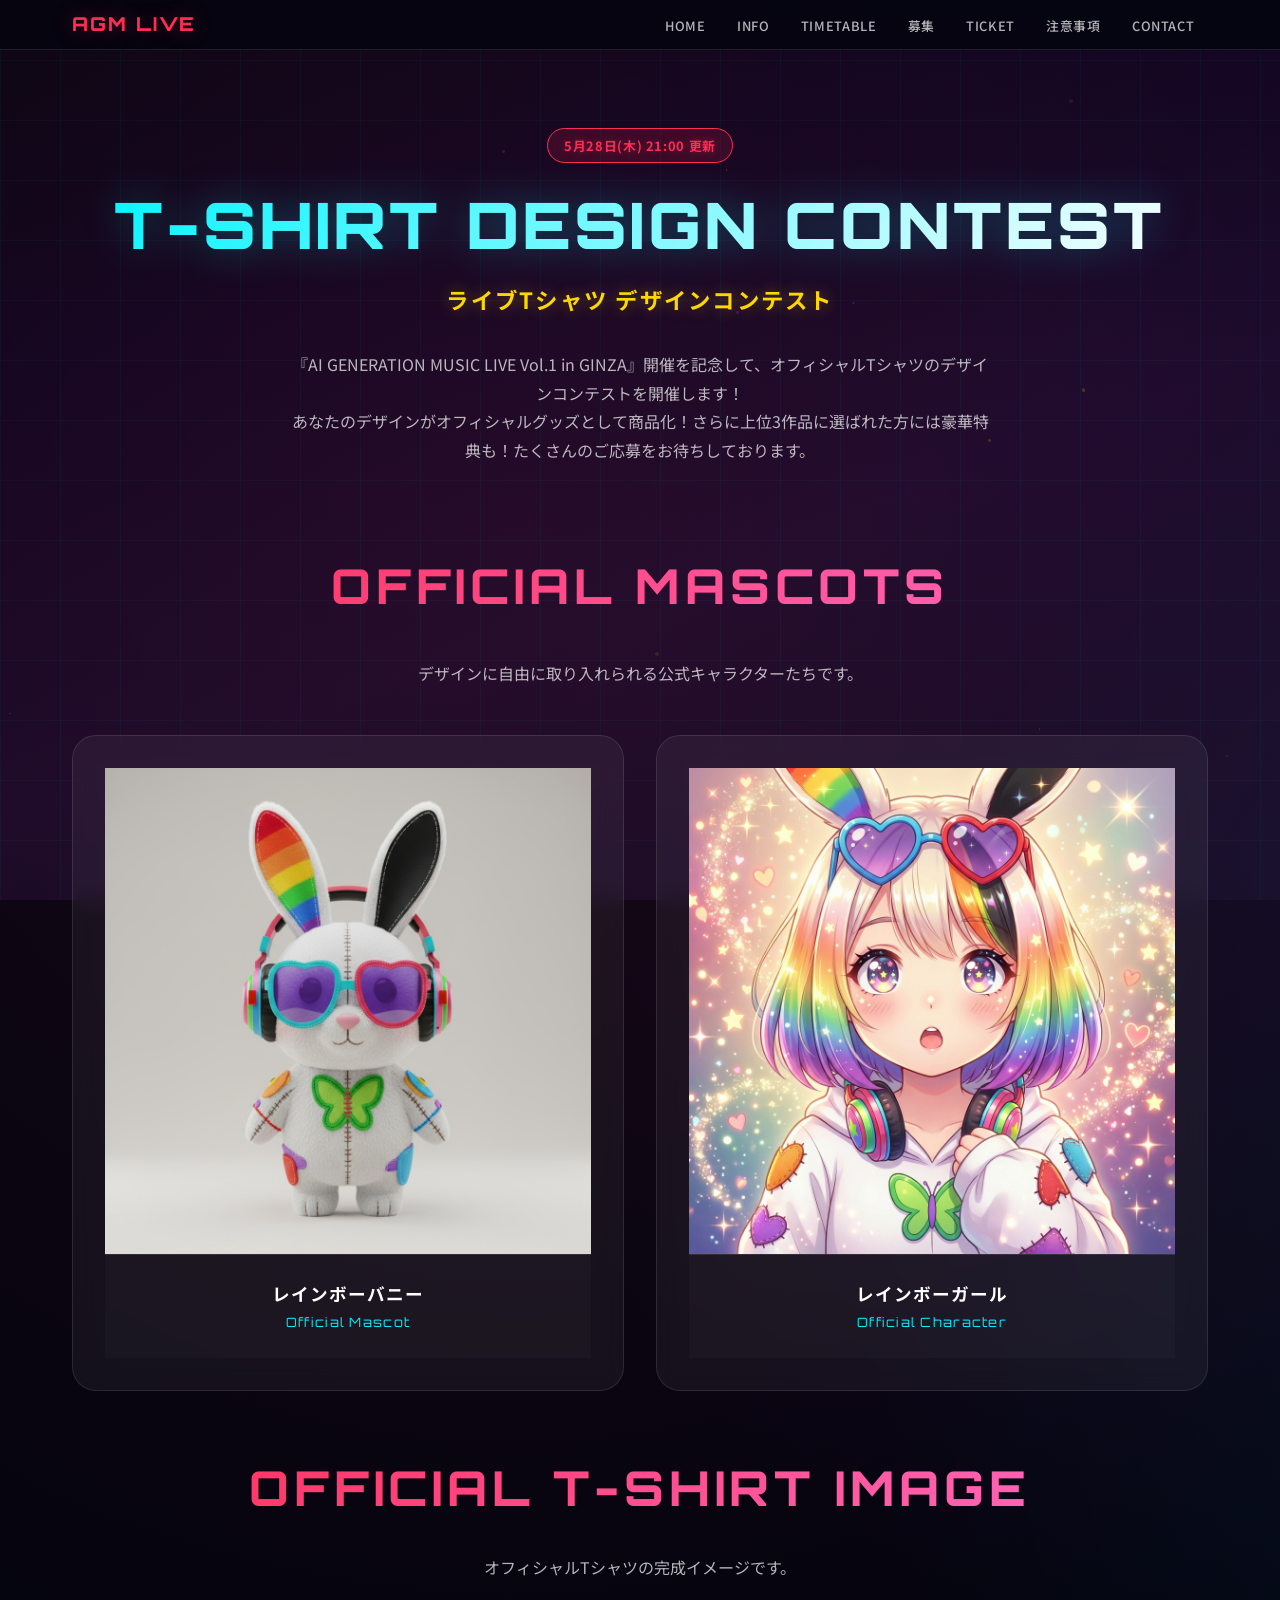
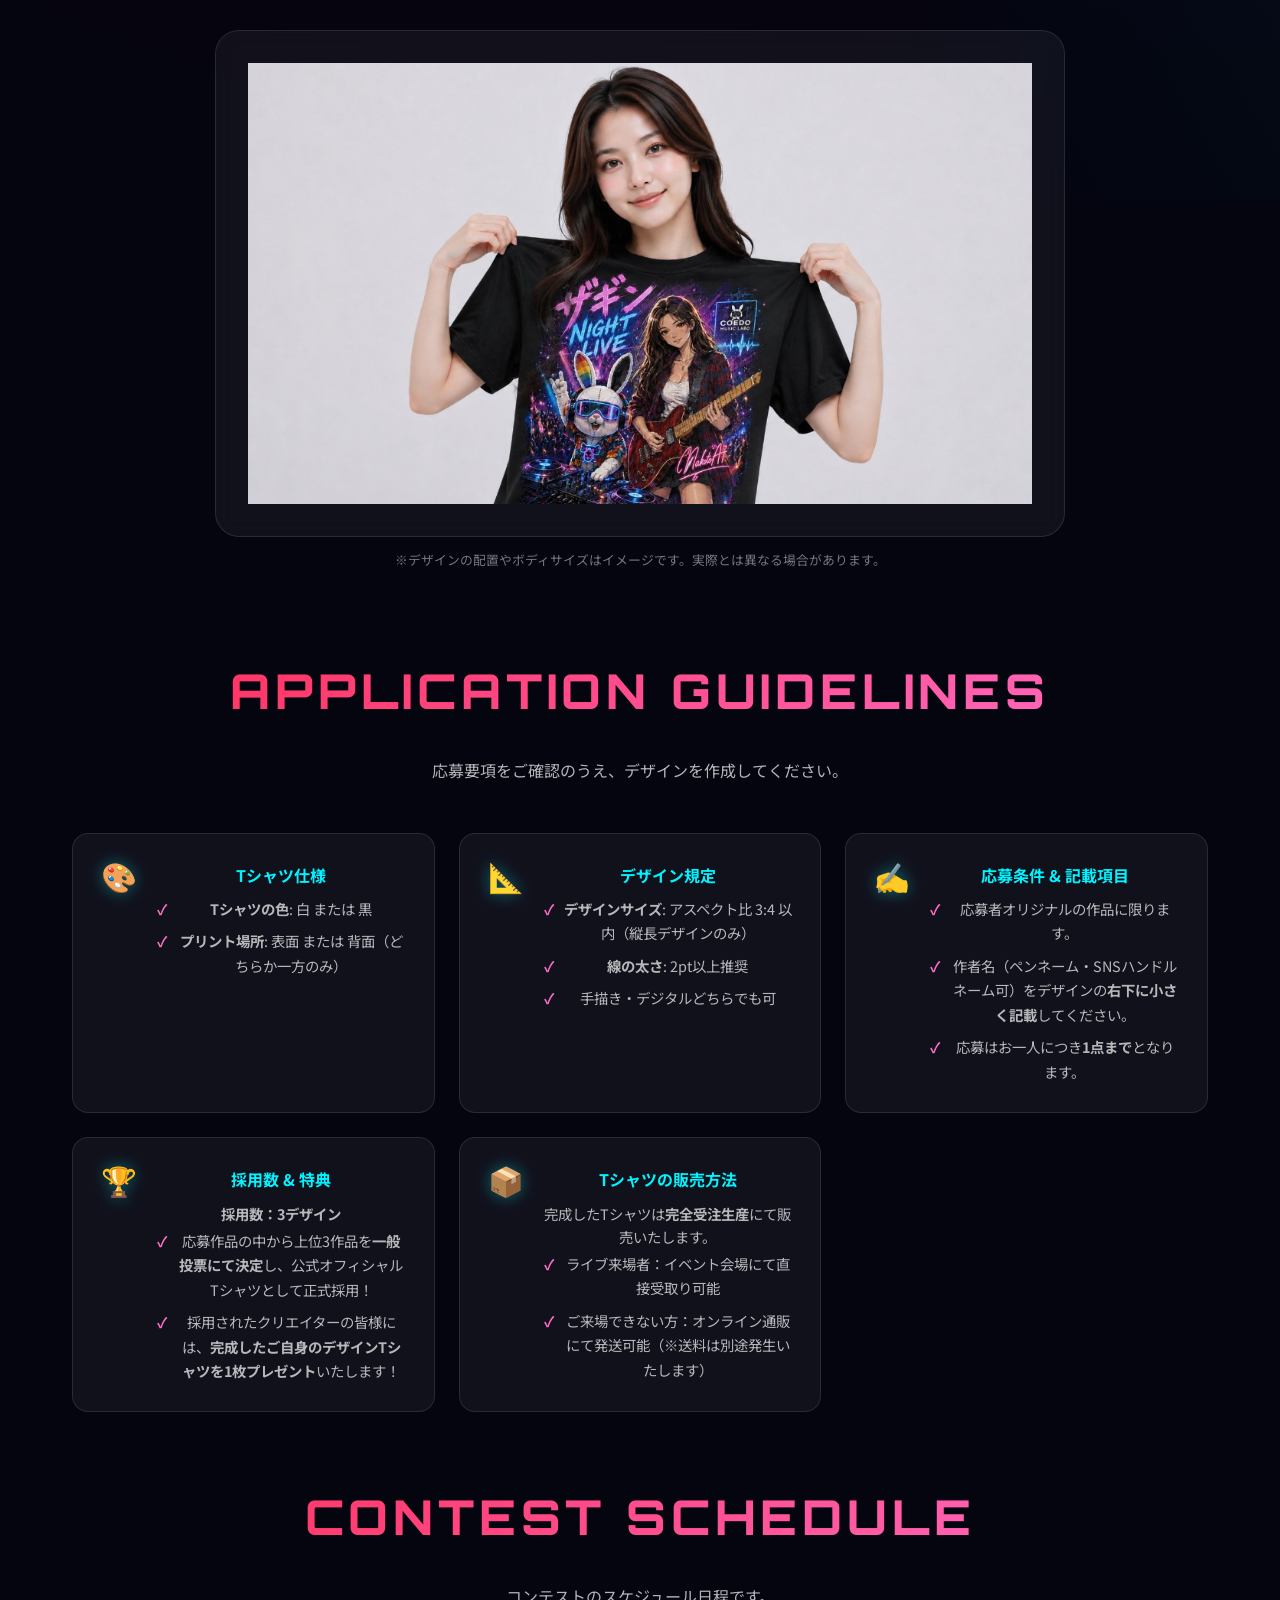
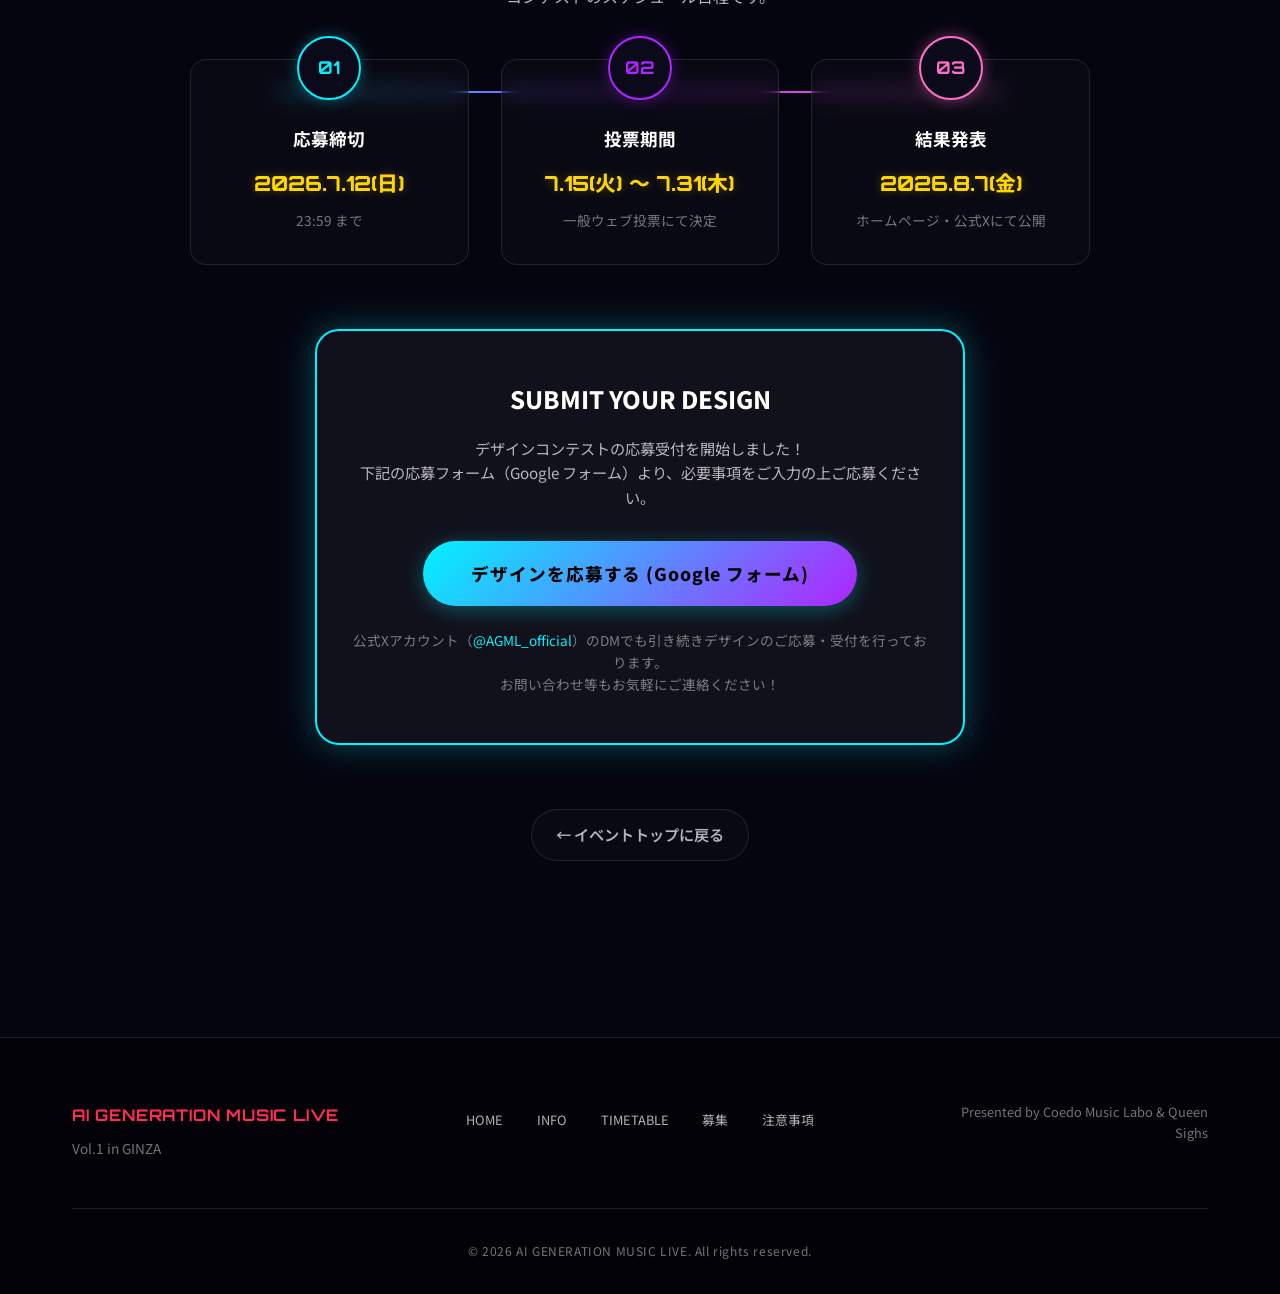
==== commit b14462bd: "Remove Radio Kawagoe references from footer" ====
--- a/tshirt-contest.html
+++ b/tshirt-contest.html
@@ -857,7 +857,7 @@
                     <a href="index.html#notes">注意事項</a>
                 </div>
                 <div class="footer-credit">
-                    <p>Presented by Queen Sighs</p>
+                    <p>Presented by Coedo Music Labo & Queen Sighs</p>
                 </div>
             </div>
             <div class="footer-bottom">
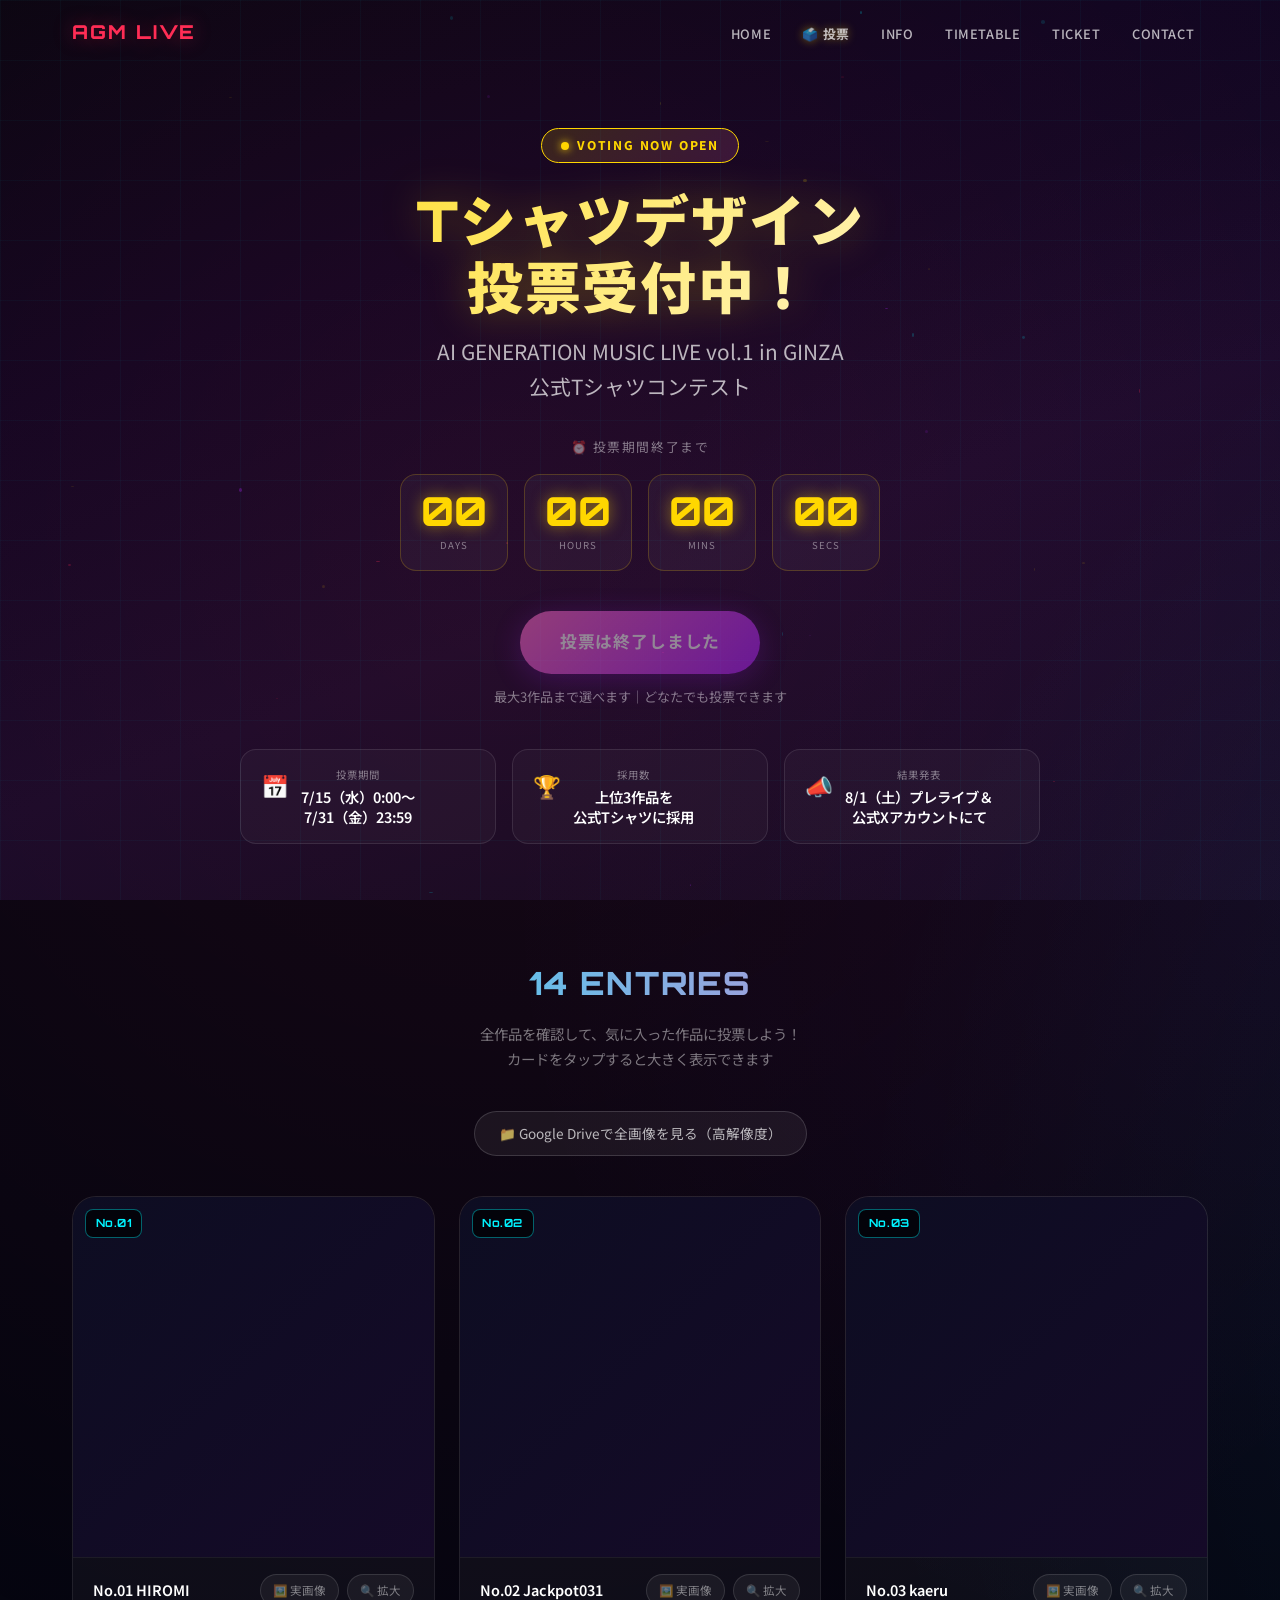
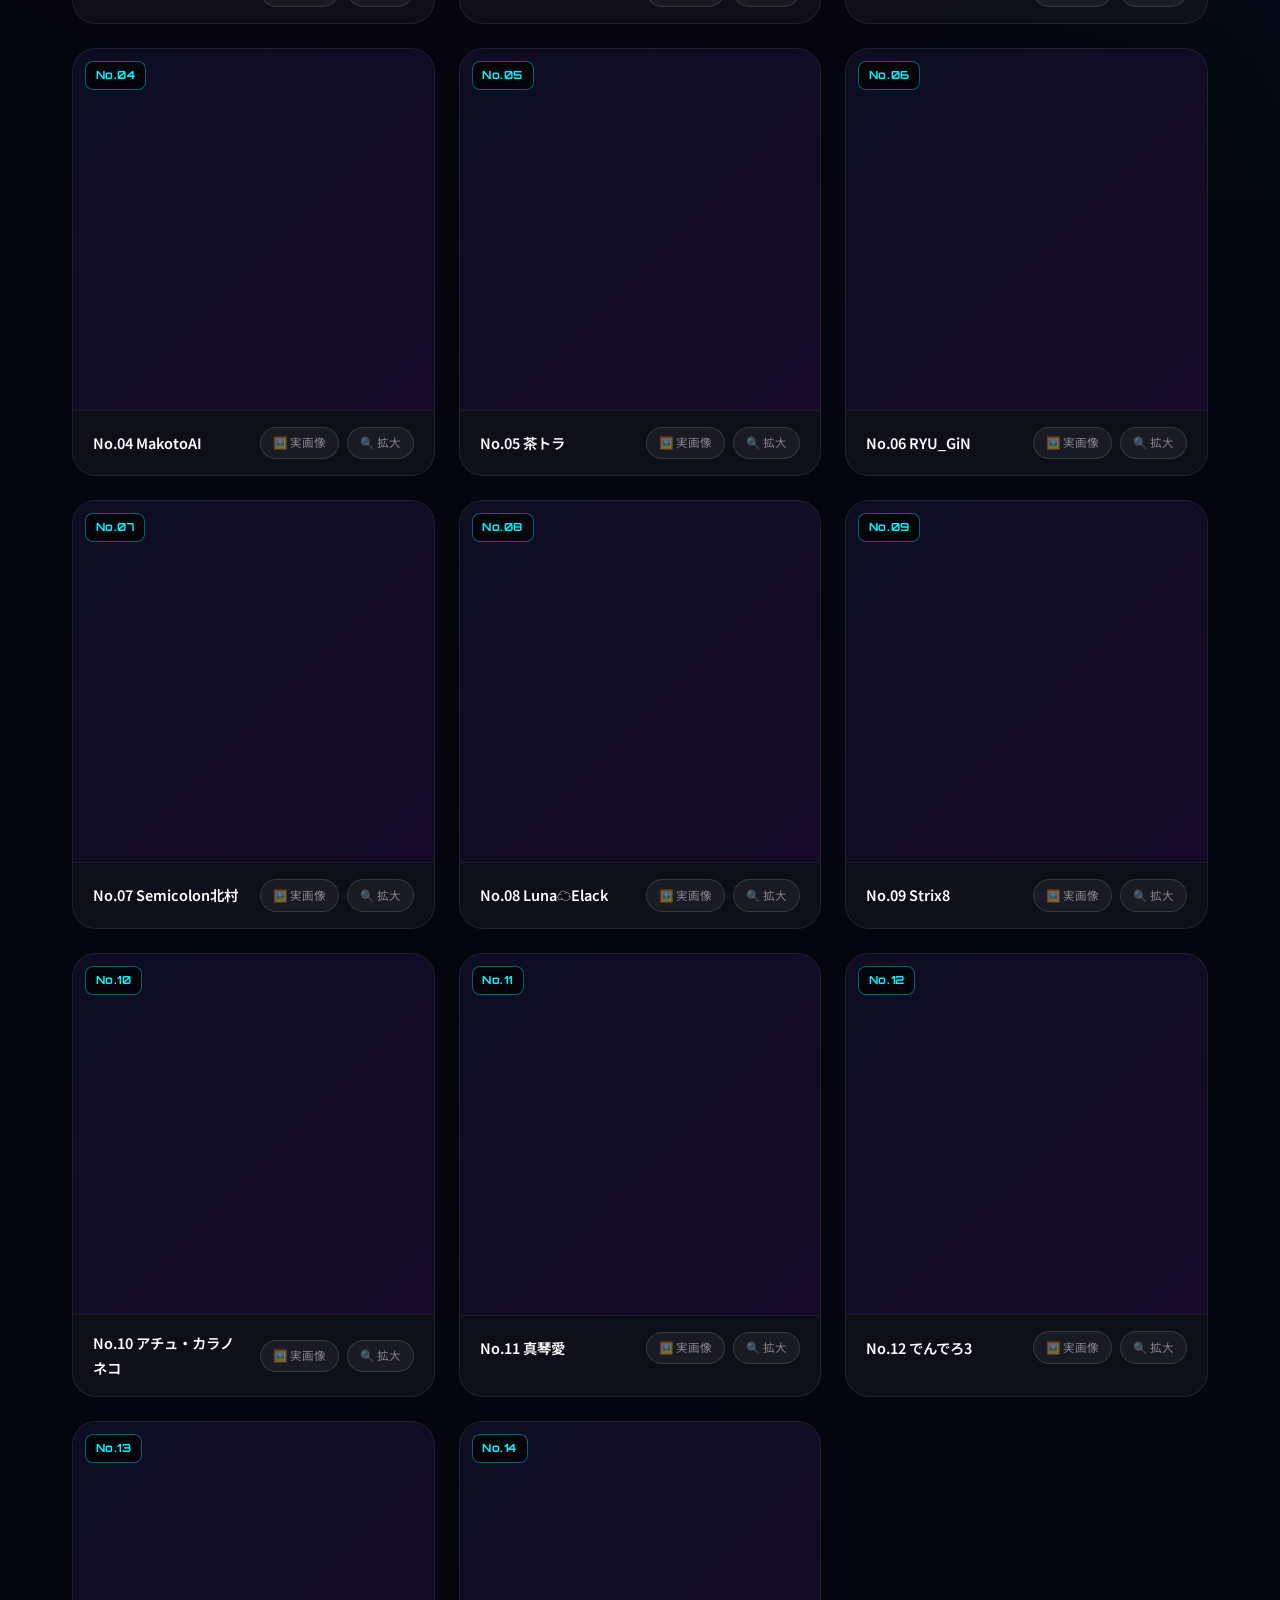
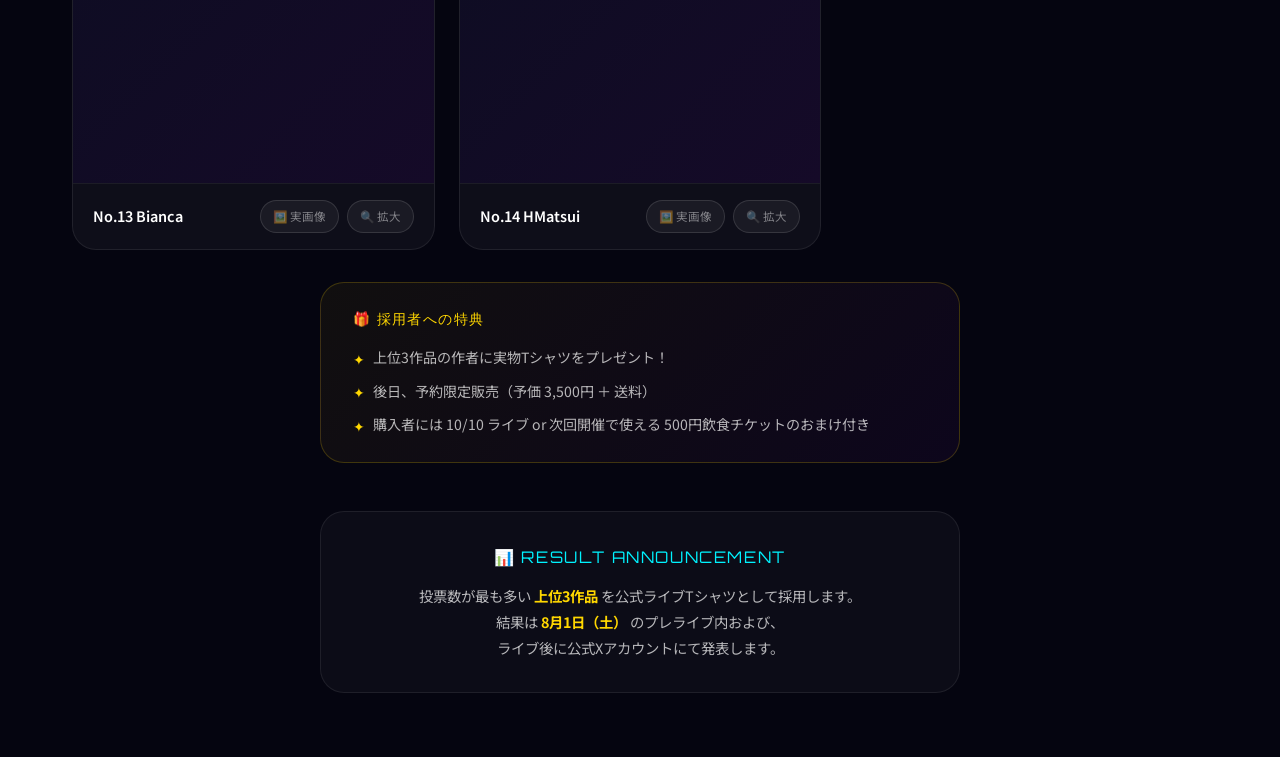
==== commit 2a837443: "feat: ????????????? - 14???????????????????????????" ====
--- a/tshirt-contest.html
+++ b/tshirt-contest.html
@@ -5,8 +5,8 @@
     <meta charset="UTF-8">
     <meta name="viewport" content="width=device-width, initial-scale=1.0">
     <meta name="description"
-        content="ライブTシャツデザインコンテスト - AI GENERATION MUSIC LIVE Vol.1 in GINZA. あなたのデザインがオフィシャルTシャツに！">
-    <title>ライブTシャツデザインコンテスト | AI GENERATION MUSIC LIVE</title>
+        content="ライブTシャツデザインコンテスト 投票フェーズ - AI GENERATION MUSIC LIVE Vol.1 in GINZA. 14作品から最大3つを投票してください！">
+    <title>Tシャツデザイン投票 | AI GENERATION MUSIC LIVE</title>
     <link rel="icon" type="image/png" href="favicon.png">
     <link rel="stylesheet" href="style.css">
     <link rel="preconnect" href="https://fonts.googleapis.com">
@@ -14,575 +14,632 @@
     <link
         href="https://fonts.googleapis.com/css2?family=Orbitron:wght@400;500;600;700;800;900&family=Inter:wght@300;400;500;600;700&family=Noto+Sans+JP:wght@300;400;500;600;700&display=swap"
         rel="stylesheet">
-    
+
     <style>
-        /* Special styles for T-shirt Contest Page */
+        /* ===== VOTING PHASE STYLES ===== */
+
         .contest-hero {
-            padding: 8rem 0 4rem;
+            padding: 8rem 0 3rem;
             text-align: center;
-        }
-
-        .contest-header {
-            margin-bottom: 3rem;
-        }
-
-        .update-badge {
-            display: inline-block;
-            padding: 0.35rem 1rem;
-            background: rgba(255, 45, 85, 0.15);
-            border: 1px solid var(--accent-red);
-            color: var(--accent-red);
-            font-size: 0.8rem;
-            font-weight: 700;
-            border-radius: 20px;
+            position: relative;
+        }
+
+        /* Phase Badge */
+        .phase-badge {
+            display: inline-flex;
+            align-items: center;
+            gap: 0.5rem;
+            padding: 0.4rem 1.2rem;
+            background: linear-gradient(135deg, rgba(255, 215, 0, 0.15), rgba(255, 110, 199, 0.15));
+            border: 1px solid var(--accent-gold);
+            color: var(--accent-gold);
+            font-size: 0.75rem;
+            font-weight: 800;
+            border-radius: 30px;
             margin-bottom: 1.5rem;
-            text-shadow: 0 0 10px var(--accent-red-glow);
-            letter-spacing: 0.05em;
+            letter-spacing: 0.15em;
+            text-transform: uppercase;
+            animation: phasePulse 2s ease-in-out infinite;
+        }
+
+        .phase-dot {
+            width: 8px;
+            height: 8px;
+            background: var(--accent-gold);
+            border-radius: 50%;
+            animation: dotBlink 1s ease-in-out infinite;
+            box-shadow: 0 0 8px var(--accent-gold);
+        }
+
+        @keyframes phasePulse {
+            0%, 100% { box-shadow: 0 0 0 rgba(255, 215, 0, 0); }
+            50% { box-shadow: 0 0 20px rgba(255, 215, 0, 0.25); }
+        }
+
+        @keyframes dotBlink {
+            0%, 100% { opacity: 1; }
+            50% { opacity: 0.3; }
         }
 
         .contest-title-glowing {
             font-family: 'Orbitron', 'Noto Sans JP', sans-serif;
-            font-size: clamp(2.2rem, 6vw, 4rem);
+            font-size: clamp(1.8rem, 5vw, 3.5rem);
             font-weight: 900;
             line-height: 1.2;
-            letter-spacing: 0.05em;
-            background: linear-gradient(135deg, var(--accent-cyan), #ffffff, var(--accent-pink));
+            letter-spacing: 0.03em;
+            background: linear-gradient(135deg, var(--accent-gold), #ffffff, var(--accent-pink));
             background-size: 200% 200%;
             -webkit-background-clip: text;
             -webkit-text-fill-color: transparent;
             background-clip: text;
             animation: presentsShimmer 4s ease infinite;
-            filter: drop-shadow(0 0 20px rgba(0, 243, 255, 0.3));
-            margin-bottom: 1rem;
+            filter: drop-shadow(0 0 20px rgba(255, 215, 0, 0.3));
+            margin-bottom: 0.75rem;
         }
 
         .contest-subtitle {
-            font-size: clamp(1rem, 2.5vw, 1.4rem);
-            color: var(--accent-gold);
-            font-weight: 700;
-            letter-spacing: 0.1em;
-            text-shadow: 0 0 15px rgba(255, 215, 0, 0.4);
-            margin-bottom: 2rem;
-        }
-
-        /* Countdown Lock Screen */
-        .lock-container {
-            max-width: 700px;
+            font-size: clamp(1rem, 2.5vw, 1.3rem);
+            color: var(--text-secondary);
+            margin-bottom: 0.5rem;
+        }
+
+        /* ===== VOTING DEADLINE COUNTDOWN ===== */
+        .deadline-section {
+            max-width: 580px;
             margin: 2rem auto;
             text-align: center;
-            padding: 3rem 2rem;
-            border-radius: var(--radius-lg);
-            background: rgba(10, 10, 26, 0.65);
-            box-shadow: 0 0 40px rgba(255, 45, 85, 0.1);
-            border: 1px solid rgba(255, 45, 85, 0.2);
-            backdrop-filter: blur(20px);
-        }
-
-        .lock-icon {
-            font-size: 3rem;
-            color: var(--accent-red);
-            filter: drop-shadow(0 0 15px var(--accent-red-glow));
-            margin-bottom: 1.5rem;
-            animation: lockPulse 2s infinite alternate;
-        }
-
-        @keyframes lockPulse {
-            0% { transform: scale(1); filter: drop-shadow(0 0 10px var(--accent-red-glow)); }
-            100% { transform: scale(1.1); filter: drop-shadow(0 0 25px rgba(255, 45, 85, 0.7)); }
+        }
+
+        .deadline-label {
+            font-size: 0.8rem;
+            color: var(--text-muted);
+            letter-spacing: 0.12em;
+            text-transform: uppercase;
+            margin-bottom: 1rem;
         }
 
         .countdown-grid {
-            display: grid;
-            grid-template-columns: repeat(4, 1fr);
+            display: flex;
+            justify-content: center;
             gap: 1rem;
-            max-width: 480px;
-            margin: 2rem auto 2.5rem;
         }
 
         .countdown-card {
-            background: rgba(255, 255, 255, 0.03);
-            border: 1px solid var(--glass-border);
+            background: rgba(255, 255, 255, 0.04);
+            border: 1px solid rgba(255, 215, 0, 0.2);
             border-radius: var(--radius-md);
-            padding: 1rem 0.5rem;
+            padding: 1rem 1.25rem;
+            min-width: 72px;
             display: flex;
             flex-direction: column;
             align-items: center;
+            transition: border-color 0.3s;
+        }
+
+        .countdown-card:hover {
+            border-color: rgba(255, 215, 0, 0.5);
         }
 
         .countdown-num {
             font-family: 'Orbitron', sans-serif;
             font-size: clamp(1.8rem, 4vw, 2.5rem);
             font-weight: 800;
-            color: var(--accent-cyan);
-            text-shadow: 0 0 12px var(--accent-cyan-glow);
-        }
-
-        .countdown-label {
+            color: var(--accent-gold);
+            text-shadow: 0 0 15px rgba(255, 215, 0, 0.5);
+            line-height: 1;
+        }
+
+        .countdown-lbl {
+            font-size: 0.6rem;
+            color: var(--text-muted);
+            letter-spacing: 0.1em;
+            margin-top: 0.4rem;
+            text-transform: uppercase;
+        }
+
+        .countdown-expired {
+            font-family: 'Orbitron', sans-serif;
+            color: var(--accent-red);
+            font-size: 1.2rem;
+            padding: 1rem;
+        }
+
+        /* ===== MAIN CTA VOTE BUTTON ===== */
+        .vote-cta-section {
+            margin: 2.5rem auto 0;
+            text-align: center;
+        }
+
+        .btn-vote-main {
+            display: inline-flex;
+            align-items: center;
+            gap: 0.75rem;
+            padding: 1.1rem 2.5rem;
+            background: linear-gradient(135deg, #ff6ec7, #b025ff, #00f3ff);
+            background-size: 200% 200%;
+            animation: gradientShift 3s ease infinite;
+            border: none;
+            border-radius: 50px;
+            color: white;
+            font-family: 'Orbitron', 'Noto Sans JP', sans-serif;
+            font-size: 1.05rem;
+            font-weight: 700;
+            letter-spacing: 0.05em;
+            cursor: pointer;
+            text-decoration: none;
+            transition: transform 0.3s, box-shadow 0.3s;
+            box-shadow: 0 6px 30px rgba(176, 37, 255, 0.4);
+        }
+
+        .btn-vote-main:hover {
+            transform: translateY(-3px) scale(1.02);
+            box-shadow: 0 12px 40px rgba(176, 37, 255, 0.6);
+        }
+
+        .btn-vote-main .vote-icon {
+            font-size: 1.3rem;
+        }
+
+        @keyframes gradientShift {
+            0% { background-position: 0% 50%; }
+            50% { background-position: 100% 50%; }
+            100% { background-position: 0% 50%; }
+        }
+
+        .vote-note {
+            margin-top: 0.75rem;
+            font-size: 0.82rem;
+            color: var(--text-muted);
+        }
+
+        /* ===== INFO CARDS ROW ===== */
+        .voting-info-row {
+            display: grid;
+            grid-template-columns: repeat(auto-fit, minmax(200px, 1fr));
+            gap: 1rem;
+            max-width: 800px;
+            margin: 2.5rem auto 0;
+        }
+
+        .info-chip {
+            background: rgba(255, 255, 255, 0.03);
+            border: 1px solid var(--glass-border);
+            border-radius: var(--radius-md);
+            padding: 1rem 1.25rem;
+            display: flex;
+            align-items: flex-start;
+            gap: 0.75rem;
+        }
+
+        .info-chip-icon {
+            font-size: 1.4rem;
+            flex-shrink: 0;
+        }
+
+        .info-chip-text {
+            display: flex;
+            flex-direction: column;
+        }
+
+        .info-chip-label {
             font-size: 0.65rem;
             color: var(--text-muted);
             letter-spacing: 0.1em;
-            margin-top: 0.3rem;
-        }
-
-        /* Teaser Character section */
-        .teaser-characters {
-            margin-top: 3rem;
-        }
-
-        .teaser-title {
-            font-family: 'Orbitron', 'Noto Sans JP', sans-serif;
-            font-size: 1.2rem;
+            text-transform: uppercase;
+            margin-bottom: 0.2rem;
+        }
+
+        .info-chip-value {
+            font-size: 0.9rem;
+            color: var(--text-primary);
+            font-weight: 600;
+            line-height: 1.4;
+        }
+
+        /* ===== GALLERY SECTION ===== */
+        .gallery-section {
+            padding: 4rem 0;
+        }
+
+        .section-heading {
+            text-align: center;
+            margin-bottom: 0.75rem;
+        }
+
+        .section-title-text {
+            font-family: 'Orbitron', sans-serif;
+            font-size: clamp(1.3rem, 3vw, 2rem);
+            font-weight: 800;
+            background: linear-gradient(90deg, var(--accent-cyan), var(--accent-pink));
+            -webkit-background-clip: text;
+            -webkit-text-fill-color: transparent;
+            background-clip: text;
+            letter-spacing: 0.05em;
+        }
+
+        .section-sub {
+            color: var(--text-muted);
+            font-size: 0.9rem;
+            text-align: center;
+            margin-bottom: 2.5rem;
+        }
+
+        .drive-link-banner {
+            display: flex;
+            align-items: center;
+            justify-content: center;
+            gap: 0.5rem;
+            margin-bottom: 2.5rem;
+        }
+
+        .btn-drive {
+            display: inline-flex;
+            align-items: center;
+            gap: 0.5rem;
+            padding: 0.6rem 1.5rem;
+            background: rgba(255, 255, 255, 0.06);
+            border: 1px solid rgba(255, 255, 255, 0.15);
+            border-radius: 30px;
             color: var(--text-secondary);
-            letter-spacing: 0.05em;
-            margin-bottom: 1.5rem;
-        }
-
-        .teaser-grid {
+            font-size: 0.85rem;
+            text-decoration: none;
+            transition: all 0.3s;
+        }
+
+        .btn-drive:hover {
+            background: rgba(255, 255, 255, 0.1);
+            border-color: var(--accent-cyan);
+            color: var(--accent-cyan);
+        }
+
+        /* ===== T-SHIRT CARDS GRID ===== */
+        .tshirt-grid {
             display: grid;
-            grid-template-columns: repeat(auto-fit, minmax(130px, 1fr));
+            grid-template-columns: repeat(auto-fill, minmax(280px, 1fr));
             gap: 1.5rem;
-            max-width: 450px;
-            margin: 0 auto;
-        }
-
-        .teaser-thumb {
-            display: flex;
-            flex-direction: column;
-            align-items: center;
-        }
-
-        .teaser-img-wrapper {
-            position: relative;
-            width: 100px;
-            height: 100px;
-            border-radius: 50%;
-            overflow: hidden;
-            border: 2px solid var(--glass-border);
-            margin-bottom: 0.75rem;
-            background: #0f0f23;
-        }
-
-        .teaser-img-wrapper.rabbit {
-            border-color: var(--accent-cyan);
-            box-shadow: 0 0 15px var(--accent-cyan-glow);
-        }
-
-        .teaser-img-wrapper.girl {
-            border-color: var(--accent-pink);
-            box-shadow: 0 0 15px rgba(255, 110, 199, 0.4);
-        }
-
-        .teaser-img {
-            width: 100%;
-            height: 100%;
-            object-fit: cover;
-            filter: blur(4px) brightness(0.7); /* Blur before release */
-            transition: all 0.5s ease;
-        }
-
-        .unlocked .teaser-img {
-            filter: none;
-        }
-
-        .teaser-name {
-            font-size: 0.8rem;
-            color: var(--text-secondary);
-            font-weight: 500;
-        }
-
-        /* Unlocked Content Styles */
-        .content-unlocked-section {
-            display: none; /* Controlled via JS */
-            opacity: 0;
-            transform: translateY(20px);
-            transition: all 0.8s cubic-bezier(0.4, 0, 0.2, 1);
-        }
-
-        .content-unlocked-section.show {
-            display: block;
-            opacity: 1;
-            transform: translateY(0);
-        }
-
-        /* Characters Showcase Grid */
-        .showcase-grid {
-            display: grid;
-            grid-template-columns: 1fr 1fr;
-            gap: 2rem;
-            margin-bottom: 3.5rem;
-        }
-
-        @media (max-width: 768px) {
-            .showcase-grid {
-                grid-template-columns: 1fr;
-            }
-        }
-
-        .showcase-card {
+        }
+
+        .tshirt-card {
+            background: rgba(255, 255, 255, 0.04);
+            border: 1px solid rgba(255, 255, 255, 0.08);
             border-radius: var(--radius-lg);
             overflow: hidden;
-            display: flex;
-            flex-direction: column;
-            height: 100%;
-        }
-
-        .showcase-img-container {
+            transition: transform 0.35s cubic-bezier(0.4, 0, 0.2, 1),
+                        border-color 0.35s,
+                        box-shadow 0.35s;
+            cursor: pointer;
+            position: relative;
+        }
+
+        .tshirt-card:hover {
+            transform: translateY(-6px);
+            border-color: rgba(0, 243, 255, 0.35);
+            box-shadow: 0 15px 40px rgba(0, 0, 0, 0.4), 0 0 20px rgba(0, 243, 255, 0.1);
+        }
+
+        /* Entry Number Badge */
+        .entry-badge {
+            position: absolute;
+            top: 12px;
+            left: 12px;
+            z-index: 10;
+            background: rgba(0, 0, 0, 0.7);
+            border: 1px solid rgba(0, 243, 255, 0.4);
+            border-radius: 8px;
+            padding: 0.25rem 0.6rem;
+            font-family: 'Orbitron', sans-serif;
+            font-size: 0.7rem;
+            font-weight: 700;
+            color: var(--accent-cyan);
+            letter-spacing: 0.05em;
+            backdrop-filter: blur(10px);
+        }
+
+        /* Image Area */
+        .card-image-wrap {
             position: relative;
             width: 100%;
             aspect-ratio: 1 / 1;
+            background: linear-gradient(135deg, #0d0d22, #150a28);
             overflow: hidden;
-            background: #0d0d22;
-        }
-
-        .showcase-img {
+        }
+
+        /* Google Drive thumbnail embed */
+        .card-image-wrap iframe {
             width: 100%;
             height: 100%;
-            object-fit: cover;
-            transition: transform 0.6s cubic-bezier(0.4, 0, 0.2, 1);
-        }
-
-        .showcase-card:hover .showcase-img {
-            transform: scale(1.04);
-        }
-
-        .showcase-desc-bar {
-            padding: 1.5rem;
-            background: rgba(255, 255, 255, 0.02);
-            border-top: 1px solid var(--glass-border);
+            border: none;
+            pointer-events: none;
+        }
+
+        .card-img-placeholder {
+            width: 100%;
+            height: 100%;
+            display: flex;
+            flex-direction: column;
+            align-items: center;
+            justify-content: center;
+            gap: 0.75rem;
+            color: var(--text-muted);
+        }
+
+        .card-img-placeholder-icon {
+            font-size: 3rem;
+            opacity: 0.4;
+        }
+
+        .card-img-placeholder-text {
+            font-size: 0.8rem;
+            letter-spacing: 0.05em;
+            opacity: 0.5;
+        }
+
+        /* Card Bottom */
+        .card-footer {
+            padding: 1rem 1.25rem;
+            display: flex;
+            align-items: center;
+            justify-content: space-between;
+            border-top: 1px solid rgba(255, 255, 255, 0.06);
+            gap: 0.75rem;
+        }
+
+        .card-title {
+            font-size: 0.9rem;
+            font-weight: 600;
+            color: var(--text-primary);
+            flex: 1;
+        }
+
+        .card-actions {
+            display: flex;
+            gap: 0.5rem;
+            flex-shrink: 0;
+        }
+
+        .btn-card-view {
+            display: inline-flex;
+            align-items: center;
+            gap: 0.3rem;
+            padding: 0.35rem 0.75rem;
+            background: rgba(255, 255, 255, 0.05);
+            border: 1px solid rgba(255, 255, 255, 0.12);
+            border-radius: 20px;
+            color: var(--text-muted);
+            font-size: 0.72rem;
+            text-decoration: none;
+            transition: all 0.25s;
+            white-space: nowrap;
+        }
+
+        .btn-card-view:hover {
+            background: rgba(0, 243, 255, 0.1);
+            border-color: var(--accent-cyan);
+            color: var(--accent-cyan);
+        }
+
+        /* ===== STICKY VOTE BUTTON ===== */
+        .sticky-vote {
+            position: fixed;
+            bottom: 2rem;
+            left: 50%;
+            transform: translateX(-50%);
+            z-index: 100;
+            display: flex;
+            align-items: center;
+            gap: 0.75rem;
+            padding: 0.9rem 2rem;
+            background: linear-gradient(135deg, #ff6ec7, #b025ff);
+            border: none;
+            border-radius: 50px;
+            color: white;
+            font-family: 'Orbitron', 'Noto Sans JP', sans-serif;
+            font-size: 0.9rem;
+            font-weight: 700;
+            letter-spacing: 0.05em;
+            cursor: pointer;
+            text-decoration: none;
+            box-shadow: 0 8px 30px rgba(176, 37, 255, 0.5), 0 2px 8px rgba(0,0,0,0.4);
+            transition: transform 0.3s, box-shadow 0.3s, opacity 0.3s;
+            opacity: 0;
+            pointer-events: none;
+            animation: floatBtn 3s ease-in-out infinite;
+        }
+
+        .sticky-vote.visible {
+            opacity: 1;
+            pointer-events: auto;
+        }
+
+        @keyframes floatBtn {
+            0%, 100% { transform: translateX(-50%) translateY(0); }
+            50% { transform: translateX(-50%) translateY(-4px); }
+        }
+
+        .sticky-vote:hover {
+            box-shadow: 0 12px 40px rgba(176, 37, 255, 0.7);
+        }
+
+        /* ===== RESULT SECTION ===== */
+        .result-info {
             text-align: center;
-        }
-
-        .showcase-char-name {
-            font-size: 1.1rem;
+            margin-top: 3rem;
+            padding: 2rem;
+            background: rgba(255, 255, 255, 0.03);
+            border: 1px solid rgba(255, 255, 255, 0.08);
+            border-radius: var(--radius-lg);
+            max-width: 640px;
+            margin-left: auto;
+            margin-right: auto;
+        }
+
+        .result-info-title {
+            font-family: 'Orbitron', sans-serif;
+            font-size: 1rem;
+            color: var(--accent-cyan);
+            letter-spacing: 0.1em;
+            margin-bottom: 0.75rem;
+        }
+
+        .result-info-text {
+            color: var(--text-secondary);
+            font-size: 0.9rem;
+            line-height: 1.8;
+        }
+
+        .result-highlight {
+            color: var(--accent-gold);
             font-weight: 700;
-            color: var(--text-primary);
-            letter-spacing: 0.05em;
-        }
-
-        .showcase-char-role {
-            font-size: 0.8rem;
-            color: var(--accent-cyan);
+        }
+
+        /* ===== PRIZE INFO ===== */
+        .prize-section {
+            max-width: 640px;
+            margin: 2rem auto;
+        }
+
+        .prize-card {
+            background: linear-gradient(135deg,
+                rgba(255, 215, 0, 0.05),
+                rgba(176, 37, 255, 0.05));
+            border: 1px solid rgba(255, 215, 0, 0.2);
+            border-radius: var(--radius-lg);
+            padding: 1.5rem 2rem;
+        }
+
+        .prize-title {
             font-family: 'Orbitron', sans-serif;
-            margin-top: 0.2rem;
+            font-size: 0.85rem;
+            color: var(--accent-gold);
             letter-spacing: 0.1em;
-        }
-
-        /* T-shirt Sample Display */
-        .sample-section {
-            margin-bottom: 4rem;
-        }
-
-        .sample-card {
-            max-width: 850px;
-            margin: 0 auto;
+            text-transform: uppercase;
+            margin-bottom: 1rem;
+            display: flex;
+            align-items: center;
+            gap: 0.5rem;
+        }
+
+        .prize-list {
+            list-style: none;
+            display: flex;
+            flex-direction: column;
+            gap: 0.6rem;
+        }
+
+        .prize-list li {
+            display: flex;
+            align-items: flex-start;
+            gap: 0.5rem;
+            font-size: 0.88rem;
+            color: var(--text-secondary);
+            line-height: 1.6;
+        }
+
+        .prize-list li::before {
+            content: '✦';
+            color: var(--accent-gold);
+            flex-shrink: 0;
+            margin-top: 0.1rem;
+        }
+
+        /* ===== LIGHTBOX ===== */
+        .lightbox-overlay {
+            position: fixed;
+            inset: 0;
+            background: rgba(0, 0, 0, 0.92);
+            z-index: 1000;
+            display: none;
+            align-items: center;
+            justify-content: center;
+            padding: 1rem;
+            backdrop-filter: blur(10px);
+        }
+
+        .lightbox-overlay.open {
+            display: flex;
+        }
+
+        .lightbox-inner {
+            position: relative;
+            max-width: 90vw;
+            max-height: 90vh;
             border-radius: var(--radius-lg);
             overflow: hidden;
-        }
-
-        .sample-img-container {
-            width: 100%;
-            aspect-ratio: 16 / 9;
-            overflow: hidden;
-            background: #0f0f2b;
-            position: relative;
-        }
-
-        .sample-img {
-            width: 100%;
-            height: 100%;
-            object-fit: cover;
-            transition: transform 0.6s ease;
-        }
-
-        .sample-card:hover .sample-img {
-            transform: scale(1.02);
-        }
-
-        .sample-note {
-            font-size: 0.8rem;
-            color: var(--text-muted);
-            margin-top: 0.75rem;
-            text-align: center;
-        }
-
-        /* Guidelines Styled Details */
-        .guidelines-grid {
-            display: grid;
-            grid-template-columns: repeat(auto-fit, minmax(280px, 1fr));
-            gap: 1.5rem;
-            margin-bottom: 4rem;
-        }
-
-        .guideline-item-card {
-            background: var(--glass-bg);
-            border: 1px solid var(--glass-border);
-            border-radius: var(--radius-md);
-            padding: 1.75rem;
-            display: flex;
-            gap: 1.25rem;
-            align-items: flex-start;
-            transition: all 0.3s ease;
-        }
-
-        .guideline-item-card:hover {
-            border-color: rgba(0, 243, 255, 0.3);
-            box-shadow: 0 0 20px rgba(0, 243, 255, 0.08);
-            transform: translateY(-2px);
-        }
-
-        .guideline-icon {
-            font-size: 1.8rem;
-            line-height: 1;
-            filter: drop-shadow(0 0 8px rgba(0, 243, 255, 0.4));
-        }
-
-        .guideline-info h4 {
-            font-size: 1rem;
-            color: var(--accent-cyan);
-            margin-bottom: 0.5rem;
-            font-weight: 700;
-        }
-
-        .guideline-info p {
+            border: 1px solid rgba(255, 255, 255, 0.15);
+        }
+
+        .lightbox-inner iframe {
+            width: 80vw;
+            height: 80vh;
+            max-width: 800px;
+            max-height: 800px;
+            border: none;
+            display: block;
+        }
+
+        .lightbox-close {
+            position: absolute;
+            top: 0.75rem;
+            right: 0.75rem;
+            background: rgba(0, 0, 0, 0.7);
+            border: 1px solid rgba(255, 255, 255, 0.2);
+            border-radius: 50%;
+            width: 36px;
+            height: 36px;
+            display: flex;
+            align-items: center;
+            justify-content: center;
+            color: white;
+            font-size: 1.2rem;
+            cursor: pointer;
+            transition: background 0.2s;
+            z-index: 10;
+        }
+
+        .lightbox-close:hover {
+            background: rgba(255, 45, 85, 0.6);
+        }
+
+        .lightbox-title {
+            position: absolute;
+            bottom: 0;
+            left: 0;
+            right: 0;
+            padding: 0.75rem 1rem;
+            background: linear-gradient(transparent, rgba(0,0,0,0.85));
+            color: white;
             font-size: 0.9rem;
-            color: var(--text-secondary);
-            line-height: 1.6;
-        }
-
-        .guideline-list {
-            list-style: none;
-            padding-left: 0;
-            display: flex;
-            flex-direction: column;
-            gap: 0.5rem;
-            margin-top: 0.5rem;
-        }
-
-        .guideline-list li {
-            position: relative;
-            padding-left: 1.25rem;
-            font-size: 0.9rem;
-            color: var(--text-secondary);
-        }
-
-        .guideline-list li::before {
-            content: "✓";
-            position: absolute;
-            left: 0;
-            color: var(--accent-pink);
-            font-weight: 700;
-        }
-
-        /* Schedule Timeline */
-        .timeline-container {
-            margin-bottom: 4rem;
-        }
-
-        .timeline-steps {
-            display: grid;
-            grid-template-columns: repeat(3, 1fr);
-            gap: 2rem;
-            position: relative;
-            max-width: 900px;
-            margin: 3rem auto 0;
-        }
-
-        @media (max-width: 768px) {
-            .timeline-steps {
+            font-weight: 600;
+        }
+
+        /* ===== RESPONSIVE ===== */
+        @media (max-width: 640px) {
+            .tshirt-grid {
+                grid-template-columns: repeat(2, 1fr);
+                gap: 0.75rem;
+            }
+            .voting-info-row {
                 grid-template-columns: 1fr;
-                gap: 2.5rem;
             }
-            .timeline-steps::before {
-                display: none;
+            .countdown-grid {
+                gap: 0.5rem;
             }
-        }
-
-        .timeline-steps::before {
-            content: "";
-            position: absolute;
-            top: 2rem;
-            left: 10%;
-            right: 10%;
-            height: 2px;
-            background: linear-gradient(90deg, var(--accent-cyan), var(--accent-purple), var(--accent-pink));
-            z-index: 0;
-        }
-
-        .timeline-step-card {
-            background: rgba(255, 255, 255, 0.02);
-            border: 1px solid var(--glass-border);
-            border-radius: var(--radius-md);
-            padding: 2rem 1.5rem;
-            text-align: center;
-            position: relative;
-            z-index: 1;
-            backdrop-filter: blur(10px);
-            transition: all 0.3s ease;
-        }
-
-        .timeline-step-card:hover {
-            border-color: var(--accent-pink);
-            box-shadow: 0 0 25px rgba(255, 110, 199, 0.15);
-            transform: translateY(-4px);
-        }
-
-        .step-badge {
-            width: 4rem;
-            height: 4rem;
-            border-radius: 50%;
-            background: var(--bg-surface);
-            border: 2px solid var(--accent-cyan);
-            box-shadow: 0 0 15px var(--accent-cyan-glow);
-            display: flex;
-            align-items: center;
-            justify-content: center;
-            margin: -3.5rem auto 1.5rem;
-            font-family: 'Orbitron', sans-serif;
-            font-size: 1.1rem;
-            font-weight: 700;
-            color: var(--accent-cyan);
-        }
-
-        .timeline-step-card:nth-child(2) .step-badge {
-            border-color: var(--accent-purple);
-            box-shadow: 0 0 15px var(--accent-purple-glow);
-            color: var(--accent-purple);
-        }
-
-        .timeline-step-card:nth-child(3) .step-badge {
-            border-color: var(--accent-pink);
-            box-shadow: 0 0 15px rgba(255, 110, 199, 0.4);
-            color: var(--accent-pink);
-        }
-
-        .step-title {
-            font-size: 1.1rem;
-            font-weight: 700;
-            color: var(--text-primary);
-            margin-bottom: 0.75rem;
-        }
-
-        .step-date {
-            font-family: 'Orbitron', 'Noto Sans JP', sans-serif;
-            font-size: 1.3rem;
-            font-weight: 800;
-            color: var(--accent-gold);
-            text-shadow: 0 0 10px rgba(255, 215, 0, 0.3);
-            margin-bottom: 0.5rem;
-        }
-
-        .step-time {
-            font-size: 0.85rem;
-            color: var(--text-muted);
-        }
-
-        /* Action/Submission Section */
-        .submit-section {
-            max-width: 650px;
-            margin: 4rem auto 2rem;
-            text-align: center;
-        }
-
-        .submit-card {
-            padding: 3rem 2rem;
-            border: 2px solid var(--glass-border);
-            border-color: var(--accent-cyan);
-            box-shadow: 0 0 35px var(--accent-cyan-glow);
-        }
-
-        .submit-card:hover {
-            border-color: var(--accent-pink);
-            box-shadow: 0 0 45px rgba(255, 110, 199, 0.3);
-        }
-
-        .submit-card h3 {
-            font-size: 1.5rem;
-            font-weight: 800;
-            color: var(--text-primary);
-            margin-bottom: 1rem;
-        }
-
-        .submit-card p {
-            font-size: 0.95rem;
-            color: var(--text-secondary);
-            margin-bottom: 2rem;
-            line-height: 1.6;
-        }
-
-        .btn-submit-form {
-            display: inline-block;
-            padding: 1.1rem 3rem;
-            background: linear-gradient(135deg, var(--accent-cyan), var(--accent-purple));
-            color: #000;
-            text-decoration: none;
-            font-weight: 800;
-            font-size: 1.1rem;
-            border-radius: 50px;
-            transition: all 0.4s cubic-bezier(0.4, 0, 0.2, 1);
-            box-shadow: 0 4px 20px var(--accent-cyan-glow);
-            letter-spacing: 0.05em;
-            margin-bottom: 1.5rem;
-        }
-
-        .btn-submit-form:hover {
-            transform: translateY(-3px);
-            box-shadow: 0 8px 35px rgba(0, 243, 255, 0.6);
-            color: #fff;
-            background: linear-gradient(135deg, var(--accent-cyan), var(--accent-pink));
-        }
-
-        .btn-submit-form.preparing {
-            background: #222;
-            border: 1px solid #444;
-            color: #666;
-            box-shadow: none;
-            cursor: not-allowed;
-            pointer-events: none;
-        }
-
-        .submit-subinfo {
-            font-size: 0.85rem;
-            color: var(--text-muted);
-            line-height: 1.6;
-        }
-
-        .submit-subinfo a {
-            color: var(--accent-cyan);
-            text-decoration: none;
-            transition: color 0.3s ease;
-        }
-
-        .submit-subinfo a:hover {
-            color: var(--accent-pink);
-            text-decoration: underline;
-        }
-
-        /* Back to Home Button */
-        .back-nav-container {
-            text-align: center;
-            margin: 4rem 0 2rem;
-        }
-
-        .btn-back-home {
-            display: inline-flex;
-            align-items: center;
-            gap: 0.5rem;
-            color: var(--text-secondary);
-            text-decoration: none;
-            font-weight: 600;
-            font-size: 0.95rem;
-            transition: all 0.3s ease;
-            padding: 0.75rem 1.5rem;
-            border: 1px solid var(--glass-border);
-            border-radius: 50px;
-            background: rgba(255, 255, 255, 0.02);
-        }
-
-        .btn-back-home:hover {
-            color: var(--accent-cyan);
-            border-color: var(--accent-cyan);
-            background: rgba(0, 243, 255, 0.05);
-            transform: translateX(-4px);
+            .countdown-card {
+                padding: 0.75rem 0.9rem;
+                min-width: 58px;
+            }
+            .card-footer {
+                flex-direction: column;
+                align-items: flex-start;
+                gap: 0.5rem;
+            }
+        }
+
+        @media (max-width: 400px) {
+            .tshirt-grid {
+                grid-template-columns: 1fr 1fr;
+                gap: 0.5rem;
+            }
         }
     </style>
 </head>
@@ -595,376 +652,393 @@
     </div>
 
     <!-- Navigation -->
-    <nav class="navbar scrolled" id="navbar">
+    <nav class="navbar" id="navbar">
         <div class="nav-container">
             <a href="index.html" class="nav-logo">AGM LIVE</a>
             <button class="nav-toggle" id="navToggle" aria-label="メニュー">
                 <span></span><span></span><span></span>
             </button>
             <ul class="nav-menu" id="navMenu">
-                <li><a href="index.html#home">HOME</a></li>
+                <li><a href="index.html">HOME</a></li>
+                <li><a href="tshirt-contest.html" style="color: var(--accent-gold); font-weight: 700; text-shadow: 0 0 10px rgba(255, 215, 0, 0.4);">🗳️ 投票</a></li>
                 <li><a href="index.html#info">INFO</a></li>
                 <li><a href="index.html#timetable">TIMETABLE</a></li>
-                <li><a href="index.html#recruit">募集</a></li>
                 <li><a href="index.html#ticket">TICKET</a></li>
-                <li><a href="index.html#notes">注意事項</a></li>
                 <li><a href="index.html#contact">CONTACT</a></li>
             </ul>
         </div>
     </nav>
 
-    <!-- Contest Landing Page -->
-    <main class="container">
-        
-        <!-- Locked/Teaser View -->
-        <section class="contest-hero" id="locked-view">
-            <div class="lock-container">
-                <div class="lock-icon">🔒</div>
-                <div class="update-badge">5月28日(木) 21:00 公開予定</div>
-                <h1 class="contest-title-glowing">T-SHIRT CONTEST</h1>
-                <p class="contest-subtitle">ライブTシャツデザインコンテスト</p>
-                <p style="color: var(--text-secondary); margin-bottom: 2rem;">特別ページの公開までしばらくお待ちください！</p>
-                
-                <!-- Countdown Clock -->
+    <!-- Hero Section -->
+    <section class="contest-hero" id="home">
+        <div class="container">
+            <div class="phase-badge">
+                <span class="phase-dot"></span>
+                VOTING NOW OPEN
+            </div>
+
+            <h1 class="contest-title-glowing">
+                Tシャツデザイン<br>投票受付中！
+            </h1>
+            <p class="contest-subtitle">
+                AI GENERATION MUSIC LIVE vol.1 in GINZA<br>
+                公式Tシャツコンテスト
+            </p>
+
+            <!-- Deadline Countdown -->
+            <div class="deadline-section">
+                <div class="deadline-label">⏰ 投票期間終了まで</div>
                 <div class="countdown-grid">
                     <div class="countdown-card">
-                        <span class="countdown-num" id="days">00</span>
-                        <span class="countdown-label">DAYS</span>
+                        <span class="countdown-num" id="cd-days">--</span>
+                        <span class="countdown-lbl">DAYS</span>
                     </div>
                     <div class="countdown-card">
-                        <span class="countdown-num" id="hours">00</span>
-                        <span class="countdown-label">HOURS</span>
+                        <span class="countdown-num" id="cd-hours">--</span>
+                        <span class="countdown-lbl">HOURS</span>
                     </div>
                     <div class="countdown-card">
-                        <span class="countdown-num" id="minutes">00</span>
-                        <span class="countdown-label">MINUTES</span>
+                        <span class="countdown-num" id="cd-mins">--</span>
+                        <span class="countdown-lbl">MINS</span>
                     </div>
                     <div class="countdown-card">
-                        <span class="countdown-num" id="seconds">00</span>
-                        <span class="countdown-label">SECONDS</span>
-                    </div>
-                </div>
-
-                <!-- Teaser Section -->
-                <div class="teaser-characters">
-                    <h3 class="teaser-title">— CHARACTER TEASER —</h3>
-                    <p style="font-size: 0.85rem; color: var(--text-muted); margin-bottom: 1.5rem;">
-                        公式キャラクター「レインボーバニー」＆「レインボーガール」公開中！
-                    </p>
-                    <div class="teaser-grid">
-                        <div class="teaser-thumb">
-                            <div class="teaser-img-wrapper rabbit">
-                                <img src="contest-rabbit.jpg" class="teaser-img" alt="レインボーバニー">
-                            </div>
-                            <span class="teaser-name">レインボーバニー</span>
-                        </div>
-                        <div class="teaser-thumb">
-                            <div class="teaser-img-wrapper girl">
-                                <img src="contest-girl.jpg" class="teaser-img" alt="レインボーガール">
-                            </div>
-                            <span class="teaser-name">レインボーガール</span>
-                        </div>
+                        <span class="countdown-num" id="cd-secs">--</span>
+                        <span class="countdown-lbl">SECS</span>
                     </div>
                 </div>
             </div>
-            
-            <div class="back-nav-container">
-                <a href="index.html" class="btn-back-home">← イベントトップに戻る</a>
+
+            <!-- Main Vote CTA -->
+            <div class="vote-cta-section">
+                <a href="https://forms.gle/HKRL4RQkPNdNkoJa9"
+                   target="_blank"
+                   rel="noopener noreferrer"
+                   class="btn-vote-main"
+                   id="mainVoteBtn">
+                    <span class="vote-icon">🗳️</span>
+                    投票フォームはこちら
+                </a>
+                <p class="vote-note">最大3作品まで選べます｜どなたでも投票できます</p>
             </div>
-        </section>
-
-        <!-- Unlocked View -->
-        <section class="contest-hero content-unlocked-section" id="unlocked-view">
-            <div class="contest-header">
-                <div class="update-badge">5月28日(木) 21:00 更新</div>
-                <h1 class="contest-title-glowing">T-SHIRT DESIGN CONTEST</h1>
-                <p class="contest-subtitle">ライブTシャツ デザインコンテスト</p>
-                <p style="color: var(--text-secondary); max-width: 700px; margin: 0 auto; line-height: 1.8;">
-                    『AI GENERATION MUSIC LIVE Vol.1 in GINZA』開催を記念して、オフィシャルTシャツのデザインコンテストを開催します！<br>
-                    あなたのデザインがオフィシャルグッズとして商品化！さらに上位3作品に選ばれた方には豪華特典も！たくさんのご応募をお待ちしております。
-                </p>
-            </div>
-
-            <!-- Mascot Showcase -->
-            <h2 class="section-title" style="margin-top: 5rem; margin-bottom: 2rem;">OFFICIAL MASCOTS</h2>
-            <p class="section-subtitle">デザインに自由に取り入れられる公式キャラクターたちです。</p>
-            <div class="showcase-grid">
-                <!-- Mascot 1: Rabbit -->
-                <div class="showcase-card glass">
-                    <div class="showcase-img-container">
-                        <img src="contest-rabbit.jpg" class="showcase-img" alt="レインボーバニー">
-                    </div>
-                    <div class="showcase-desc-bar">
-                        <div class="showcase-char-name">レインボーバニー</div>
-                        <div class="showcase-char-role">Official Mascot</div>
+
+            <!-- Info Chips -->
+            <div class="voting-info-row">
+                <div class="info-chip">
+                    <span class="info-chip-icon">📅</span>
+                    <div class="info-chip-text">
+                        <span class="info-chip-label">投票期間</span>
+                        <span class="info-chip-value">7/15（水）0:00〜<br>7/31（金）23:59</span>
                     </div>
                 </div>
-
-                <!-- Mascot 2: Girl -->
-                <div class="showcase-card glass">
-                    <div class="showcase-img-container">
-                        <img src="contest-girl.jpg" class="showcase-img" alt="レインボーガール">
+                <div class="info-chip">
+                    <span class="info-chip-icon">🏆</span>
+                    <div class="info-chip-text">
+                        <span class="info-chip-label">採用数</span>
+                        <span class="info-chip-value">上位3作品を<br>公式Tシャツに採用</span>
                     </div>
-                    <div class="showcase-desc-bar">
-                        <div class="showcase-char-name">レインボーガール</div>
-                        <div class="showcase-char-role">Official Character</div>
+                </div>
+                <div class="info-chip">
+                    <span class="info-chip-icon">📣</span>
+                    <div class="info-chip-text">
+                        <span class="info-chip-label">結果発表</span>
+                        <span class="info-chip-value">8/1（土）プレライブ＆<br>公式Xアカウントにて</span>
                     </div>
                 </div>
             </div>
-
-            <!-- T-Shirt Mockup -->
-            <div class="sample-section">
-                <h2 class="section-title">OFFICIAL T-SHIRT IMAGE</h2>
-                <p class="section-subtitle">オフィシャルTシャツの完成イメージです。</p>
-                <div class="sample-card glass">
-                    <div class="sample-img-container">
-                        <img src="contest-tshirt.jpg" class="sample-img" alt="Tシャツ着用イメージ">
-                    </div>
-                </div>
-                <p class="sample-note">※デザインの配置やボディサイズはイメージです。実際とは異なる場合があります。</p>
+        </div>
+    </section>
+
+    <!-- Gallery Section -->
+    <section class="gallery-section" id="gallery">
+        <div class="container">
+            <div class="section-heading">
+                <p class="section-title-text">14 ENTRIES</p>
             </div>
-
-            <!-- Guidelines Grid -->
-            <h2 class="section-title" style="margin-top: 5rem;">APPLICATION GUIDELINES</h2>
-            <p class="section-subtitle">応募要項をご確認のうえ、デザインを作成してください。</p>
-            <div class="guidelines-grid">
-                
-                <div class="guideline-item-card">
-                    <div class="guideline-icon">🎨</div>
-                    <div class="guideline-info">
-                        <h4>Tシャツ仕様</h4>
-                        <ul class="guideline-list">
-                            <li><strong>Tシャツの色</strong>: 白 または 黒</li>
-                            <li><strong>プリント場所</strong>: 表面 または 背面（どちらか一方のみ）</li>
-                        </ul>
-                    </div>
-                </div>
-
-                <div class="guideline-item-card">
-                    <div class="guideline-icon">📐</div>
-                    <div class="guideline-info">
-                        <h4>デザイン規定</h4>
-                        <ul class="guideline-list">
-                            <li><strong>デザインサイズ</strong>: アスペクト比 3:4 以内（縦長デザインのみ）</li>
-                            <li><strong>線の太さ</strong>: 2pt以上推奨</li>
-                            <li>手描き・デジタルどちらでも可</li>
-                        </ul>
-                    </div>
-                </div>
-
-                <div class="guideline-item-card">
-                    <div class="guideline-icon">✍️</div>
-                    <div class="guideline-info">
-                        <h4>応募条件 & 記載項目</h4>
-                        <ul class="guideline-list">
-                            <li>応募者オリジナルの作品に限ります。</li>
-                            <li>作者名（ペンネーム・SNSハンドルネーム可）をデザインの<strong>右下に小さく記載</strong>してください。</li>
-                            <li>応募はお一人につき<strong>1点まで</strong>となります。</li>
-                        </ul>
-                    </div>
-                </div>
-
-                <div class="guideline-item-card">
-                    <div class="guideline-icon">🏆</div>
-                    <div class="guideline-info">
-                        <h4>採用数 & 特典</h4>
-                        <p><strong>採用数：3デザイン</strong></p>
-                        <ul class="guideline-list" style="margin-top: 0.25rem;">
-                            <li>応募作品の中から上位3作品を<strong>一般投票にて決定</strong>し、公式オフィシャルTシャツとして正式採用！</li>
-                            <li>採用されたクリエイターの皆様には、<strong>完成したご自身のデザインTシャツを1枚プレゼント</strong>いたします！</li>
-                        </ul>
-                    </div>
-                </div>
-
-                <div class="guideline-item-card">
-                    <div class="guideline-icon">📦</div>
-                    <div class="guideline-info">
-                        <h4>Tシャツの販売方法</h4>
-                        <p>完成したTシャツは<strong>完全受注生産</strong>にて販売いたします。</p>
-                        <ul class="guideline-list" style="margin-top: 0.25rem;">
-                            <li>ライブ来場者：イベント会場にて直接受取り可能</li>
-                            <li>ご来場できない方：オンライン通販にて発送可能（※送料は別途発生いたします）</li>
-                        </ul>
-                    </div>
+            <p class="section-sub">
+                全作品を確認して、気に入った作品に投票しよう！<br>
+                カードをタップすると大きく表示できます
+            </p>
+
+            <!-- Drive Link -->
+            <div class="drive-link-banner">
+                <a href="https://drive.google.com/drive/folders/100fa8Iy05OMHiWSHznRkDLHdG9Icqxbb?usp=drive_link"
+                   target="_blank"
+                   rel="noopener noreferrer"
+                   class="btn-drive">
+                    📁 Google Driveで全画像を見る（高解像度）
+                </a>
+            </div>
+
+            <!-- T-shirt Grid -->
+            <div class="tshirt-grid" id="tshirtGrid">
+                <!-- Cards will be injected by JS -->
+            </div>
+
+            <!-- Prize Info -->
+            <div class="prize-section">
+                <div class="prize-card">
+                    <div class="prize-title">🎁 採用者への特典</div>
+                    <ul class="prize-list">
+                        <li>上位3作品の作者に実物Tシャツをプレゼント！</li>
+                        <li>後日、予約限定販売（予価 3,500円 ＋ 送料）</li>
+                        <li>購入者には 10/10 ライブ or 次回開催で使える 500円飲食チケットのおまけ付き</li>
+                    </ul>
                 </div>
             </div>
 
-            <!-- Schedule Timeline -->
-            <div class="timeline-container">
-                <h2 class="section-title">CONTEST SCHEDULE</h2>
-                <p class="section-subtitle">コンテストのスケジュール日程です。</p>
-                <div class="timeline-steps">
-                    
-                    <div class="timeline-step-card">
-                        <div class="step-badge">01</div>
-                        <h4 class="step-title">応募締切</h4>
-                        <div class="step-date">2026.7.12<span>(日)</span></div>
-                        <div class="step-time">23:59 まで</div>
-                    </div>
-
-                    <div class="timeline-step-card">
-                        <div class="step-badge">02</div>
-                        <h4 class="step-title">投票期間</h4>
-                        <div class="step-date">7.15<span>(火)</span> 〜 7.31<span>(木)</span></div>
-                        <div class="step-time">一般ウェブ投票にて決定</div>
-                    </div>
-
-                    <div class="timeline-step-card">
-                        <div class="step-badge">03</div>
-                        <h4 class="step-title">結果発表</h4>
-                        <div class="step-date">2026.8.7<span>(金)</span></div>
-                        <div class="step-time">ホームページ・公式Xにて公開</div>
-                    </div>
-                </div>
-            </div>
-
-            <!-- Application Form -->
-            <div class="submit-section">
-                <div class="submit-card glass">
-                    <h3>SUBMIT YOUR DESIGN</h3>
-                    <p>
-                        デザインコンテストの応募受付を開始しました！<br>
-                        下記の応募フォーム（Google フォーム）より、必要事項をご入力の上ご応募ください。
-                    </p>
-                    <a href="https://forms.gle/K6q1oBjbMEssL8jQ7" target="_blank" class="btn-submit-form">デザインを応募する (Google フォーム)</a>
-                    <div class="submit-subinfo">
-                        公式Xアカウント（<a href="https://x.com/AGML_official" target="_blank">@AGML_official</a>）のDMでも引き続きデザインのご応募・受付を行っております。<br>
-                        お問い合わせ等もお気軽にご連絡ください！
-                    </div>
-                </div>
-            </div>
-
-            <div class="back-nav-container">
-                <a href="index.html" class="btn-back-home">← イベントトップに戻る</a>
-            </div>
-        </section>
-
-    </main>
-
-    <!-- Footer -->
-    <footer class="footer" style="margin-top: 5rem;">
-        <div class="container">
-            <div class="footer-content">
-                <div class="footer-logo">
-                    <h3>AI GENERATION MUSIC LIVE</h3>
-                    <p>Vol.1 in GINZA</p>
-                </div>
-                <div class="footer-links">
-                    <a href="index.html#home">HOME</a>
-                    <a href="index.html#info">INFO</a>
-                    <a href="index.html#timetable">TIMETABLE</a>
-                    <a href="index.html#recruit">募集</a>
-                    <a href="index.html#notes">注意事項</a>
-                </div>
-                <div class="footer-credit">
-                    <p>Presented by Coedo Music Labo & Queen Sighs</p>
-                </div>
-            </div>
-            <div class="footer-bottom">
-                <p>&copy; 2026 AI GENERATION MUSIC LIVE. All rights reserved.</p>
+            <!-- Result Info -->
+            <div class="result-info">
+                <div class="result-info-title">📊 RESULT ANNOUNCEMENT</div>
+                <p class="result-info-text">
+                    投票数が最も多い <span class="result-highlight">上位3作品</span> を公式ライブTシャツとして採用します。<br>
+                    結果は <span class="result-highlight">8月1日（土）</span> のプレライブ内および、<br>
+                    ライブ後に公式Xアカウントにて発表します。
+                </p>
             </div>
         </div>
-    </footer>
-
-    <!-- Countdown & Unlock Timer Script -->
+    </section>
+
+    <!-- Sticky Vote Button -->
+    <a href="https://forms.gle/HKRL4RQkPNdNkoJa9"
+       target="_blank"
+       rel="noopener noreferrer"
+       class="sticky-vote"
+       id="stickyVote">
+        🗳️ 投票する
+    </a>
+
+    <!-- Lightbox -->
+    <div class="lightbox-overlay" id="lightbox" onclick="closeLightbox(event)">
+        <div class="lightbox-inner" id="lightboxInner">
+            <button class="lightbox-close" onclick="closeLightbox(null, true)">✕</button>
+            <iframe id="lightboxFrame" src="" allowfullscreen></iframe>
+            <div class="lightbox-title" id="lightboxTitle"></div>
+        </div>
+    </div>
+
+    <script src="script.js"></script>
     <script>
-        document.addEventListener('DOMContentLoaded', () => {
-            // Target release JST: 2026-05-28 21:00:00 JST (GMT+0900)
-            const targetReleaseTime = new Date('2026-05-28T21:00:00+09:00').getTime();
-            
-            const lockedView = document.getElementById('locked-view');
-            const unlockedView = document.getElementById('unlocked-view');
-            
-            const daysEl = document.getElementById('days');
-            const hoursEl = document.getElementById('hours');
-            const minutesEl = document.getElementById('minutes');
-            const secondsEl = document.getElementById('seconds');
-
-            // Check if preview mode is requested via URL query string (?preview=true or ?test=true)
-            const urlParams = new URLSearchParams(window.location.search);
-            const isPreview = urlParams.get('preview') === 'true' || urlParams.get('test') === 'true';
-
-            function updateTimer() {
-                const now = Date.now();
-                const timeRemaining = targetReleaseTime - now;
-
-                if (isPreview || timeRemaining <= 0) {
-                    // Unlock page
-                    lockedView.style.display = 'none';
-                    unlockedView.classList.add('show');
-                    
-                    // Unblur teaser images
-                    document.querySelectorAll('.teaser-img').forEach(img => {
-                        img.style.filter = 'none';
+        // ===== COUNTDOWN TIMER =====
+        const deadline = new Date('2026-07-31T23:59:00+09:00');
+
+        function updateCountdown() {
+            const now = new Date();
+            const diff = deadline - now;
+
+            if (diff <= 0) {
+                document.getElementById('cd-days').textContent = '00';
+                document.getElementById('cd-hours').textContent = '00';
+                document.getElementById('cd-mins').textContent = '00';
+                document.getElementById('cd-secs').textContent = '00';
+                document.getElementById('mainVoteBtn').textContent = '投票は終了しました';
+                document.getElementById('mainVoteBtn').style.pointerEvents = 'none';
+                document.getElementById('mainVoteBtn').style.opacity = '0.5';
+                return;
+            }
+
+            const days  = Math.floor(diff / (1000 * 60 * 60 * 24));
+            const hours = Math.floor((diff % (1000 * 60 * 60 * 24)) / (1000 * 60 * 60));
+            const mins  = Math.floor((diff % (1000 * 60 * 60)) / (1000 * 60));
+            const secs  = Math.floor((diff % (1000 * 60)) / 1000);
+
+            document.getElementById('cd-days').textContent  = String(days).padStart(2, '0');
+            document.getElementById('cd-hours').textContent = String(hours).padStart(2, '0');
+            document.getElementById('cd-mins').textContent  = String(mins).padStart(2, '0');
+            document.getElementById('cd-secs').textContent  = String(secs).padStart(2, '0');
+        }
+
+        updateCountdown();
+        setInterval(updateCountdown, 1000);
+
+        // ===== STICKY VOTE BUTTON VISIBILITY =====
+        const stickyBtn = document.getElementById('stickyVote');
+        window.addEventListener('scroll', () => {
+            const heroBottom = document.querySelector('.contest-hero').getBoundingClientRect().bottom;
+            if (heroBottom < 0) {
+                stickyBtn.classList.add('visible');
+            } else {
+                stickyBtn.classList.remove('visible');
+            }
+        });
+
+        // ===== T-SHIRT CARDS DATA =====
+        // Tシャツプレビュー画像のGoogle Drive File IDを設定してください
+        // ファイルIDは Google Driveでファイルを右クリック→「リンクを取得」で確認できます
+        // 形式: https://drive.google.com/file/d/FILE_ID/view
+        // ここでは作品番号01〜14のプレースホルダーを設定しています
+        // 実際のFile IDに差し替えてください
+
+        // Tシャツプレビュー（_T.png）と実画像（.png）のGoogle Drive File ID
+        // driveFileId: Tシャツプレビュー画像
+        // driveFileRawId: 実画像（細かいデザインも確認できる）
+        const entries = [
+            {
+                num: '01', title: 'No.01 HIROMI',
+                driveFileId: '1c4oEGxaIB7UUfvBEjYMScCWqceDdB2Cu',
+                driveFileTshirtId: '1c4oEGxaIB7UUfvBEjYMScCWqceDdB2Cu',
+                driveFileRawId: '1Y8WANR5WMlE0aAAuS3bKHmTMt0IeftU0'
+            },
+            {
+                num: '02', title: 'No.02 Jackpot031',
+                driveFileId: '1phd9lYZFRTinh-c8VJcIEGVYXIqI4CY-',
+                driveFileTshirtId: '1phd9lYZFRTinh-c8VJcIEGVYXIqI4CY-',
+                driveFileRawId: '1gsUJfCKm1PvU8JamAC1VULP4bI_3q82h'
+            },
+            {
+                num: '03', title: 'No.03 kaeru',
+                driveFileId: '1wv4wT-zh0qgbcyjYS8LQeeDBDaAy4fSV',
+                driveFileTshirtId: '1wv4wT-zh0qgbcyjYS8LQeeDBDaAy4fSV',
+                driveFileRawId: '1Ov3ViyRGWsKkLnVWiAvInCylMT7fdzSr'
+            },
+            {
+                num: '04', title: 'No.04 MakotoAI',
+                driveFileId: '1ED0uSzLOOk-kq3m4-ajzfbdwH7SM1942',
+                driveFileTshirtId: '1ED0uSzLOOk-kq3m4-ajzfbdwH7SM1942',
+                driveFileRawId: '1dQ-Hz9eTdU0gHoK5Go_PiT7OaNjNSsV5'
+            },
+            {
+                num: '05', title: 'No.05 茶トラ',
+                driveFileId: '1xxb_g8a5GtEdx3Oyf3kGNfCLWLiIl5wS',
+                driveFileTshirtId: '1xxb_g8a5GtEdx3Oyf3kGNfCLWLiIl5wS',
+                driveFileRawId: '19DdxbjjL7QrThmOOeOK0MHWb_69AMI5a'
+            },
+            {
+                num: '06', title: 'No.06 RYU_GiN',
+                driveFileId: '1onpnIM8mYTVum1-DVjoIxxy1G0tHUHaw',
+                driveFileTshirtId: '1onpnIM8mYTVum1-DVjoIxxy1G0tHUHaw',
+                driveFileRawId: '1qEmYHGPhUb5x7ju9EjoITNlexFHSZMSu'
+            },
+            {
+                num: '07', title: 'No.07 Semicolon北村',
+                driveFileId: '1gTO-B-kO_Z6wlJ53Wkl3NGwDQ2mxEkiv',
+                driveFileTshirtId: '1gTO-B-kO_Z6wlJ53Wkl3NGwDQ2mxEkiv',
+                driveFileRawId: '1US3Whmtu9vUFKh3IfRF-QlQ3IYANDJyk'
+            },
+            {
+                num: '08', title: 'No.08 Luna☁Elack',
+                driveFileId: '16cAmfmswO0lFKyCX9uT0t6tdkyMHwNv0',
+                driveFileTshirtId: '16cAmfmswO0lFKyCX9uT0t6tdkyMHwNv0',
+                driveFileRawId: '1D6PI_TqMZnZ4_khJX2b3VdJHlocOgcX4'
+            },
+            {
+                num: '09', title: 'No.09 Strix8',
+                driveFileId: '1mRQc5LJxPqxvOLuC3DCMd9UYVF-I45CO',
+                driveFileTshirtId: '1mRQc5LJxPqxvOLuC3DCMd9UYVF-I45CO',
+                driveFileRawId: '1D27IWifQ2RsSMv8aJ7wU_Z2D0N9AFnJt'
+            },
+            {
+                num: '10', title: 'No.10 アチュ・カラノネコ',
+                driveFileId: '1FPY4JsuiYGrNh5kn8DZ2mDqNTrY1qc6U',
+                driveFileTshirtId: '1FPY4JsuiYGrNh5kn8DZ2mDqNTrY1qc6U',
+                driveFileRawId: '1pCGOfcVs1Mk_5S-C7N_3q8nWzyPsPE-T'
+            },
+            {
+                num: '11', title: 'No.11 真琴愛',
+                driveFileId: '1FesDvaIeJUyzBq6jdFaGNRQPcmlMQjjm',
+                driveFileTshirtId: '1FesDvaIeJUyzBq6jdFaGNRQPcmlMQjjm',
+                driveFileRawId: '1j4GBcQ4neCohQDawvmrnt94y-f9TF_05'
+            },
+            {
+                num: '12', title: 'No.12 でんでろ3',
+                driveFileId: '1AKum_hEpon-GjX9wIofpdnme1DI1wByM',
+                driveFileTshirtId: '1AKum_hEpon-GjX9wIofpdnme1DI1wByM',
+                driveFileRawId: '1ILRFDmk1U69ySPmnt0cgtmee9FB7X01c'
+            },
+            {
+                num: '13', title: 'No.13 Bianca',
+                driveFileId: '1BsV3NX1YM-SYkm7HFKfSnqRQv_sB97Ea',
+                driveFileTshirtId: '1BsV3NX1YM-SYkm7HFKfSnqRQv_sB97Ea',
+                driveFileRawId: '1-Jxvs4l5LWjEU3IllyGfmFG0KwJYEDvt'
+            },
+            {
+                num: '14', title: 'No.14 HMatsui',
+                driveFileId: '1uRlS10xwoUnegBcpXBrjaCYHEoZXtDY8',
+                driveFileTshirtId: '1uRlS10xwoUnegBcpXBrjaCYHEoZXtDY8',
+                driveFileRawId: '1XG0Qsm-MYkYOfQEWOZ4GUrbP_RZ33rKq'
+            },
+        ];
+
+        function buildDriveEmbedUrl(fileId) {
+            return `https://drive.google.com/file/d/${fileId}/preview`;
+        }
+
+        function buildDriveViewUrl(fileId) {
+            return `https://drive.google.com/file/d/${fileId}/view`;
+        }
+
+        function renderCards() {
+            const grid = document.getElementById('tshirtGrid');
+            const folderUrl = 'https://drive.google.com/drive/folders/100fa8Iy05OMHiWSHznRkDLHdG9Icqxbb?usp=drive_link';
+
+            entries.forEach((entry, i) => {
+                const card = document.createElement('div');
+                card.className = 'tshirt-card';
+                card.setAttribute('data-index', i);
+
+                const hasId = entry.driveFileId;
+                const embedUrl = hasId ? buildDriveEmbedUrl(entry.driveFileId) : null;
+                const viewUrl = hasId ? buildDriveViewUrl(entry.driveFileId) : folderUrl;
+
+                // Tシャツプレビュー用と実画像用のURLを分ける（_T と 実画像）
+                const tshirtPreviewUrl = entry.driveFileTshirtId
+                    ? buildDriveEmbedUrl(entry.driveFileTshirtId)
+                    : embedUrl;
+
+                card.innerHTML = `
+                    <div class="entry-badge">No.${entry.num}</div>
+                    <div class="card-image-wrap" id="img-wrap-${i}">
+                        ${hasId
+                            ? `<iframe src="${tshirtPreviewUrl || embedUrl}" title="${entry.title} Tシャツプレビュー" loading="lazy"></iframe>`
+                            : `<div class="card-img-placeholder">
+                                <span class="card-img-placeholder-icon">👕</span>
+                                <span class="card-img-placeholder-text">No.${entry.num}</span>
+                               </div>`
+                        }
+                    </div>
+                    <div class="card-footer">
+                        <span class="card-title">${entry.title}</span>
+                        <div class="card-actions">
+                            ${entry.driveFileRawId
+                                ? `<a href="${buildDriveViewUrl(entry.driveFileRawId)}" target="_blank" rel="noopener" class="btn-card-view">🖼️ 実画像</a>`
+                                : ''
+                            }
+                            <a href="${viewUrl}" target="_blank" rel="noopener" class="btn-card-view">🔍 拡大</a>
+                        </div>
+                    </div>
+                `;
+
+                if (hasId) {
+                    card.querySelector('.card-image-wrap').addEventListener('click', () => {
+                        openLightbox(tshirtPreviewUrl || embedUrl, entry.title);
                     });
-                    
-                    clearInterval(timerInterval);
-                    return;
                 }
 
-                // Calculate time units
-                const days = Math.floor(timeRemaining / (1000 * 60 * 60 * 24));
-                const hours = Math.floor((timeRemaining % (1000 * 60 * 60 * 24)) / (1000 * 60 * 60));
-                const minutes = Math.floor((timeRemaining % (1000 * 60 * 60)) / (1000 * 60));
-                const seconds = Math.floor((timeRemaining % (1000 * 60)) / 1000);
-
-                // Format with leading zeros
-                daysEl.textContent = String(days).padStart(2, '0');
-                hoursEl.textContent = String(hours).padStart(2, '0');
-                minutesEl.textContent = String(minutes).padStart(2, '0');
-                secondsEl.textContent = String(seconds).padStart(2, '0');
+                grid.appendChild(card);
+            });
+        }
+
+        // ===== LIGHTBOX =====
+        function openLightbox(url, title) {
+            document.getElementById('lightboxFrame').src = url;
+            document.getElementById('lightboxTitle').textContent = title;
+            document.getElementById('lightbox').classList.add('open');
+            document.body.style.overflow = 'hidden';
+        }
+
+        function closeLightbox(event, force) {
+            if (force || (event && event.target === document.getElementById('lightbox'))) {
+                document.getElementById('lightbox').classList.remove('open');
+                document.getElementById('lightboxFrame').src = '';
+                document.body.style.overflow = '';
             }
-
-            // Start countdown polling
-            const timerInterval = setInterval(updateTimer, 1000);
-            updateTimer(); // Initial call
+        }
+
+        // ESC key to close lightbox
+        document.addEventListener('keydown', (e) => {
+            if (e.key === 'Escape') closeLightbox(null, true);
         });
 
-        // Toggle navigation menu on mobile
-        const navToggle = document.getElementById('navToggle');
-        const navMenu = document.getElementById('navMenu');
-        
-        if (navToggle && navMenu) {
-            navToggle.addEventListener('click', () => {
-                navMenu.classList.toggle('active');
-                navToggle.classList.toggle('active');
-            });
-            
-            document.querySelectorAll('.nav-menu a').forEach(link => {
-                link.addEventListener('click', () => {
-                    navMenu.classList.remove('active');
-                    navToggle.classList.remove('active');
-                });
-            });
-        }
-    </script>
-    
-    <!-- Particles creation script -->
-    <script>
-        function createParticles() {
-            const container = document.getElementById('particles');
-            if (!container) return;
-            
-            const particleCount = 20;
-            
-            for (let i = 0; i < particleCount; i++) {
-                const particle = document.createElement('div');
-                particle.style.cssText = `
-                    position: absolute;
-                    width: ${Math.random() * 3 + 1}px;
-                    height: ${Math.random() * 3 + 1}px;
-                    background: ${['rgba(255,45,85,0.4)', 'rgba(0,243,255,0.4)', 'rgba(176,37,255,0.4)', 'rgba(255,215,0,0.3)'][Math.floor(Math.random() * 4)]};
-                    border-radius: 50%;
-                    left: ${Math.random() * 100}%;
-                    top: ${Math.random() * 100}%;
-                    animation: particleDrift ${Math.random() * 20 + 15}s linear infinite;
-                    opacity: ${Math.random() * 0.6 + 0.2};
-                    pointer-events: none;
-                `;
-                container.appendChild(particle);
-            }
-        }
-        createParticles();
+        renderCards();
     </script>
 </body>
 
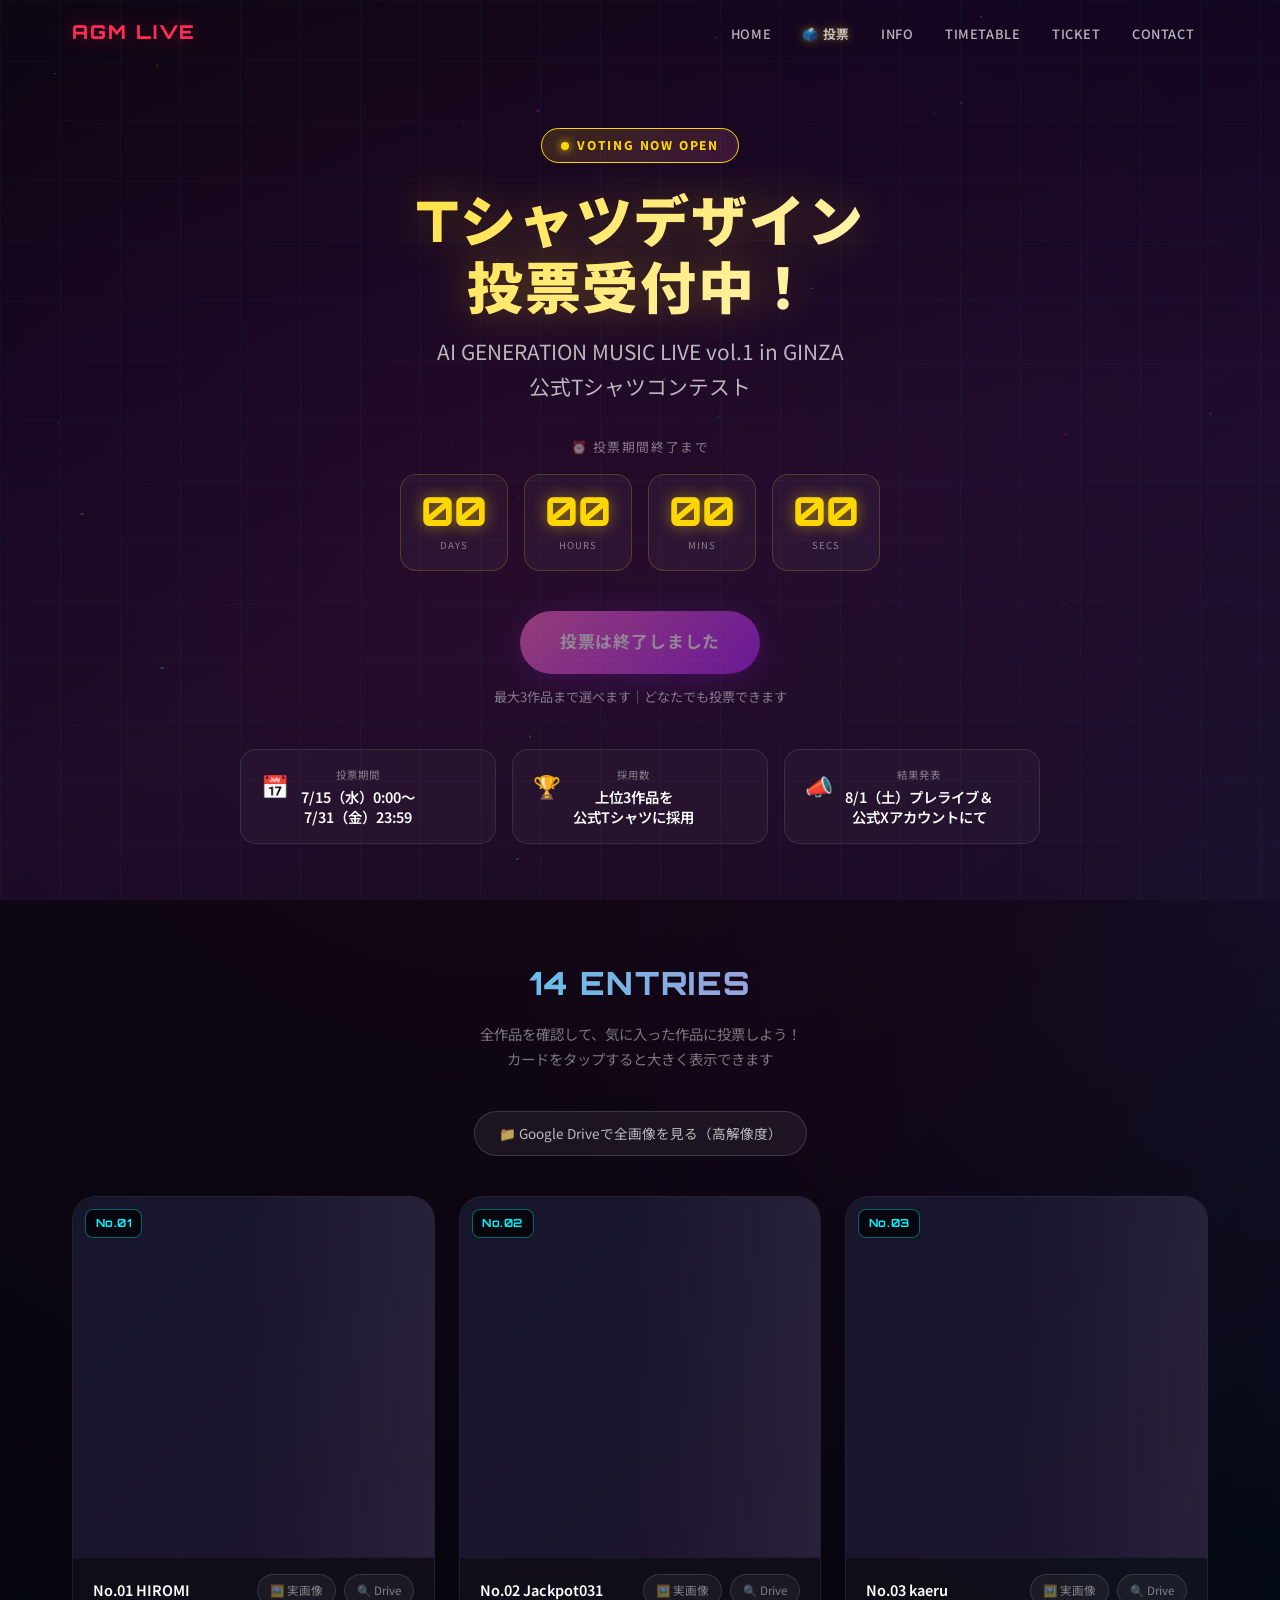
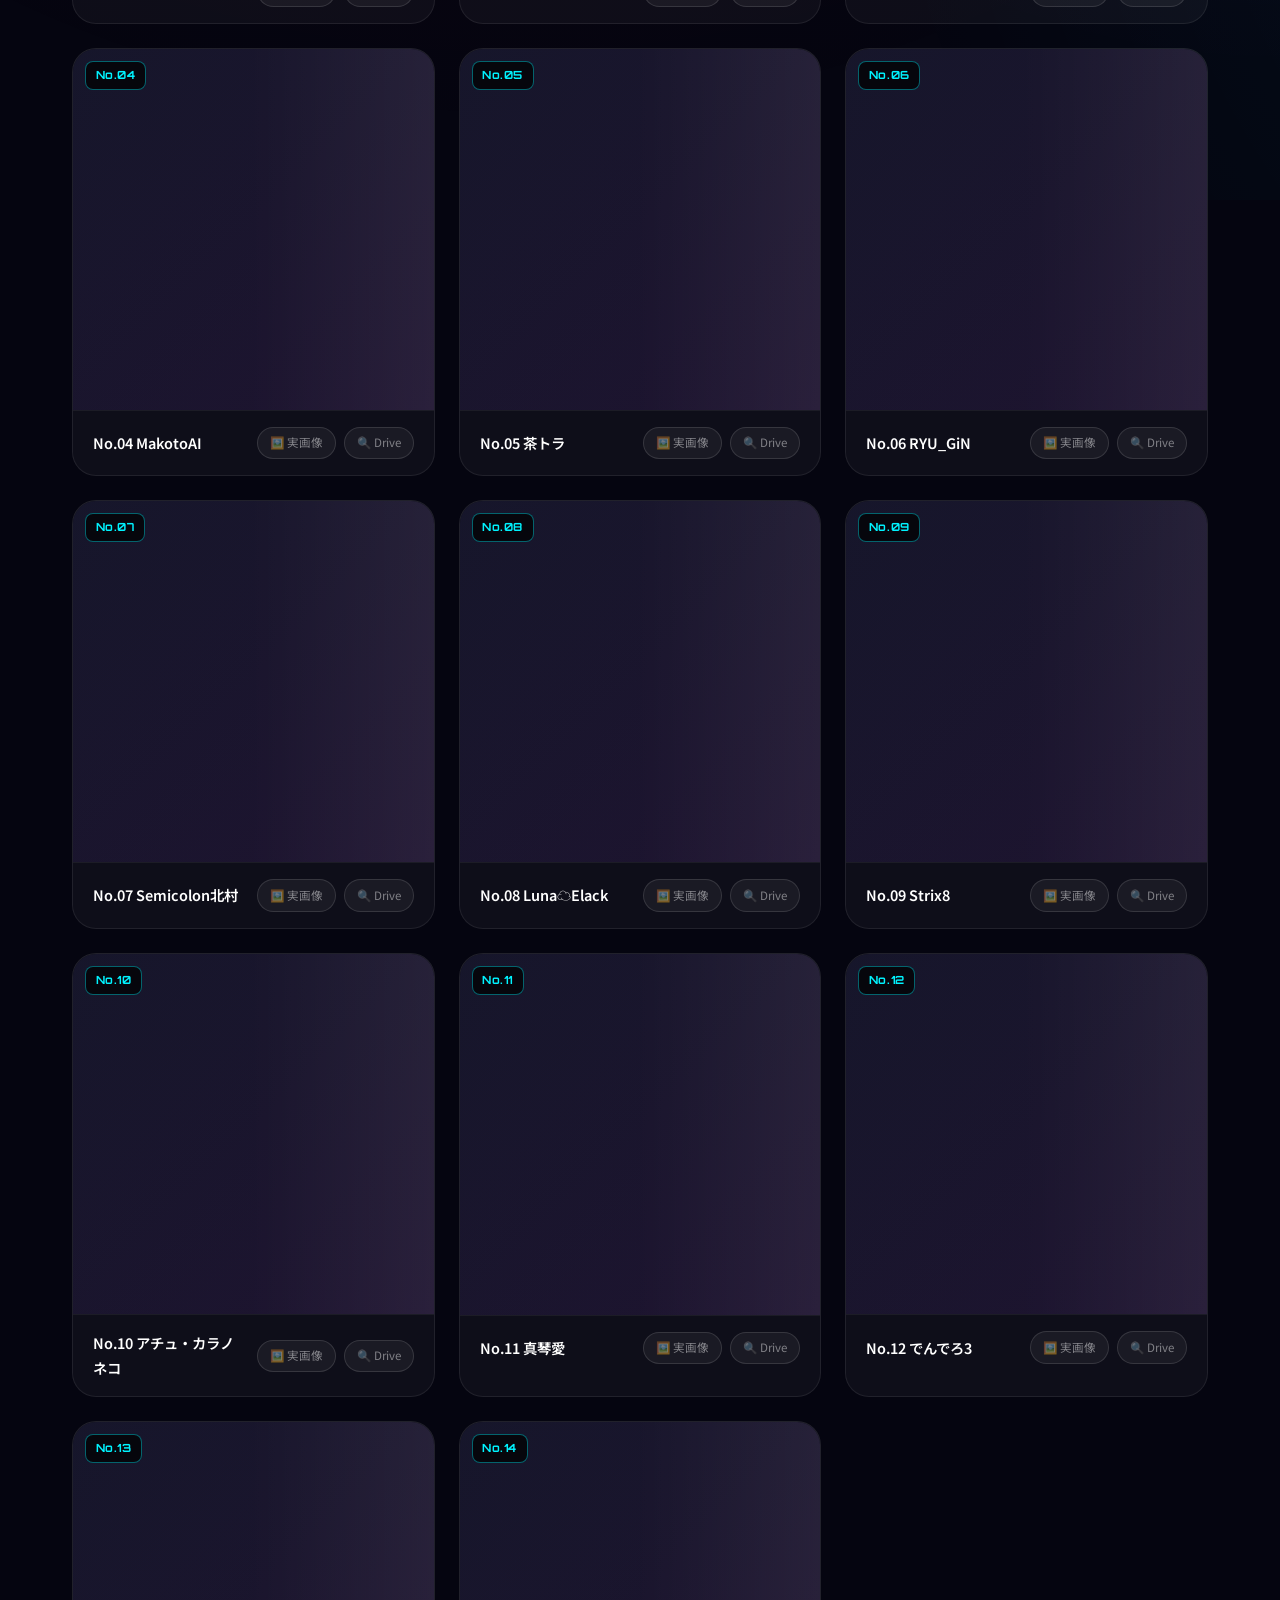
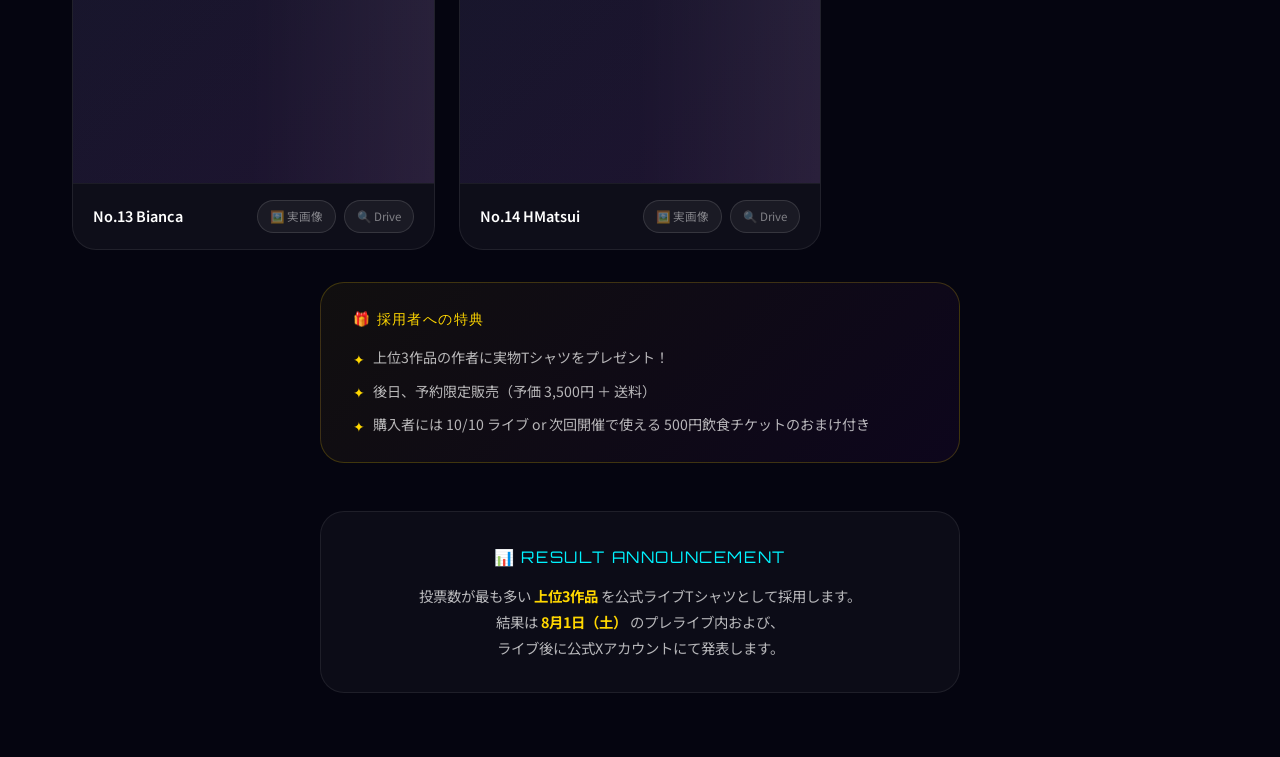
==== commit 12c59363: "perf: iframe?img????????????????(lh3.googleusercontent.com????)" ====
--- a/tshirt-contest.html
+++ b/tshirt-contest.html
@@ -344,13 +344,42 @@
             overflow: hidden;
         }
 
-        /* Google Drive thumbnail embed */
-        .card-image-wrap iframe {
+        /* Direct image display */
+        .card-image-wrap img.card-thumb {
             width: 100%;
             height: 100%;
-            border: none;
-            pointer-events: none;
-        }
+            object-fit: cover;
+            display: block;
+            transition: transform 0.5s cubic-bezier(0.4, 0, 0.2, 1), opacity 0.4s;
+            opacity: 0;
+        }
+
+        .card-image-wrap img.card-thumb.loaded {
+            opacity: 1;
+        }
+
+        .tshirt-card:hover .card-thumb {
+            transform: scale(1.04);
+        }
+
+        /* Skeleton loading animation */
+        .img-skeleton {
+            position: absolute;
+            inset: 0;
+            background: linear-gradient(90deg,
+                rgba(255,255,255,0.04) 25%,
+                rgba(255,255,255,0.09) 50%,
+                rgba(255,255,255,0.04) 75%);
+            background-size: 200% 100%;
+            animation: skeletonShimmer 1.5s ease-in-out infinite;
+        }
+
+        @keyframes skeletonShimmer {
+            0% { background-position: 200% 0; }
+            100% { background-position: -200% 0; }
+        }
+
+        .img-skeleton.hidden { display: none; }
 
         .card-img-placeholder {
             width: 100%;
@@ -568,13 +597,12 @@
             border: 1px solid rgba(255, 255, 255, 0.15);
         }
 
-        .lightbox-inner iframe {
-            width: 80vw;
-            height: 80vh;
-            max-width: 800px;
-            max-height: 800px;
-            border: none;
+        .lightbox-inner img.lightbox-img {
+            max-width: 90vw;
+            max-height: 88vh;
+            object-fit: contain;
             display: block;
+            border-radius: var(--radius-md);
         }
 
         .lightbox-close {
@@ -811,7 +839,7 @@
     <div class="lightbox-overlay" id="lightbox" onclick="closeLightbox(event)">
         <div class="lightbox-inner" id="lightboxInner">
             <button class="lightbox-close" onclick="closeLightbox(null, true)">✕</button>
-            <iframe id="lightboxFrame" src="" allowfullscreen></iframe>
+            <img id="lightboxImg" src="" alt="" class="lightbox-img" style="transition: opacity 0.3s;">
             <div class="lightbox-title" id="lightboxTitle"></div>
         </div>
     </div>
@@ -958,8 +986,10 @@
             },
         ];
 
-        function buildDriveEmbedUrl(fileId) {
-            return `https://drive.google.com/file/d/${fileId}/preview`;
+        // Google Drive直接画像URL（iframeより大幅に高速）
+        function buildDriveImgUrl(fileId, size) {
+            // lh3.googleusercontent.com 経由で直接画像を取得
+            return `https://lh3.googleusercontent.com/d/${fileId}=s${size || 600}`;
         }
 
         function buildDriveViewUrl(fileId) {
@@ -976,24 +1006,31 @@
                 card.setAttribute('data-index', i);
 
                 const hasId = entry.driveFileId;
-                const embedUrl = hasId ? buildDriveEmbedUrl(entry.driveFileId) : null;
-                const viewUrl = hasId ? buildDriveViewUrl(entry.driveFileId) : folderUrl;
-
-                // Tシャツプレビュー用と実画像用のURLを分ける（_T と 実画像）
-                const tshirtPreviewUrl = entry.driveFileTshirtId
-                    ? buildDriveEmbedUrl(entry.driveFileTshirtId)
-                    : embedUrl;
+                // カードのサムネ：Tシャツプレビュー、クリック拡大用は高解像度
+                const thumbUrl  = hasId ? buildDriveImgUrl(entry.driveFileTshirtId || entry.driveFileId, 600) : null;
+                const largeUrl  = hasId ? buildDriveImgUrl(entry.driveFileTshirtId || entry.driveFileId, 1600) : null;
+                const viewUrl   = hasId ? buildDriveViewUrl(entry.driveFileId) : folderUrl;
 
                 card.innerHTML = `
                     <div class="entry-badge">No.${entry.num}</div>
                     <div class="card-image-wrap" id="img-wrap-${i}">
-                        ${hasId
-                            ? `<iframe src="${tshirtPreviewUrl || embedUrl}" title="${entry.title} Tシャツプレビュー" loading="lazy"></iframe>`
-                            : `<div class="card-img-placeholder">
+                        ${ hasId ? `
+                            <div class="img-skeleton" id="skel-${i}"></div>
+                            <img
+                                class="card-thumb"
+                                src="${thumbUrl}"
+                                alt="${entry.title} Tシャツプレビュー"
+                                loading="lazy"
+                                decoding="async"
+                                data-large="${largeUrl}"
+                                data-title="${entry.title}"
+                            >
+                        ` : `
+                            <div class="card-img-placeholder">
                                 <span class="card-img-placeholder-icon">👕</span>
                                 <span class="card-img-placeholder-text">No.${entry.num}</span>
-                               </div>`
-                        }
+                            </div>
+                        `}
                     </div>
                     <div class="card-footer">
                         <span class="card-title">${entry.title}</span>
@@ -1002,14 +1039,27 @@
                                 ? `<a href="${buildDriveViewUrl(entry.driveFileRawId)}" target="_blank" rel="noopener" class="btn-card-view">🖼️ 実画像</a>`
                                 : ''
                             }
-                            <a href="${viewUrl}" target="_blank" rel="noopener" class="btn-card-view">🔍 拡大</a>
+                            <a href="${viewUrl}" target="_blank" rel="noopener" class="btn-card-view">🔍 Drive</a>
                         </div>
                     </div>
                 `;
 
+                // 画像ロード完了 → スケルトン非表示 + フェードイン
                 if (hasId) {
-                    card.querySelector('.card-image-wrap').addEventListener('click', () => {
-                        openLightbox(tshirtPreviewUrl || embedUrl, entry.title);
+                    const img  = card.querySelector('.card-thumb');
+                    const skel = card.querySelector('.img-skeleton');
+                    const wrap = card.querySelector('.card-image-wrap');
+
+                    const onLoad = () => {
+                        img.classList.add('loaded');
+                        if (skel) skel.classList.add('hidden');
+                    };
+                    if (img.complete) onLoad();
+                    else img.addEventListener('load', onLoad);
+
+                    // クリックでライトボックスを開く
+                    wrap.addEventListener('click', () => {
+                        openLightbox(img.dataset.large, img.dataset.title);
                     });
                 }
 
@@ -1019,16 +1069,23 @@
 
         // ===== LIGHTBOX =====
         function openLightbox(url, title) {
-            document.getElementById('lightboxFrame').src = url;
-            document.getElementById('lightboxTitle').textContent = title;
-            document.getElementById('lightbox').classList.add('open');
+            const lb   = document.getElementById('lightbox');
+            const lbImg  = document.getElementById('lightboxImg');
+            const lbTitle = document.getElementById('lightboxTitle');
+            lbImg.src = '';
+            lbImg.style.opacity = '0';
+            lbTitle.textContent = title;
+            lb.classList.add('open');
             document.body.style.overflow = 'hidden';
+            // 画像ロード後にフェードイン
+            lbImg.onload = () => { lbImg.style.opacity = '1'; };
+            lbImg.src = url;
         }
 
         function closeLightbox(event, force) {
             if (force || (event && event.target === document.getElementById('lightbox'))) {
                 document.getElementById('lightbox').classList.remove('open');
-                document.getElementById('lightboxFrame').src = '';
+                document.getElementById('lightboxImg').src = '';
                 document.body.style.overflow = '';
             }
         }
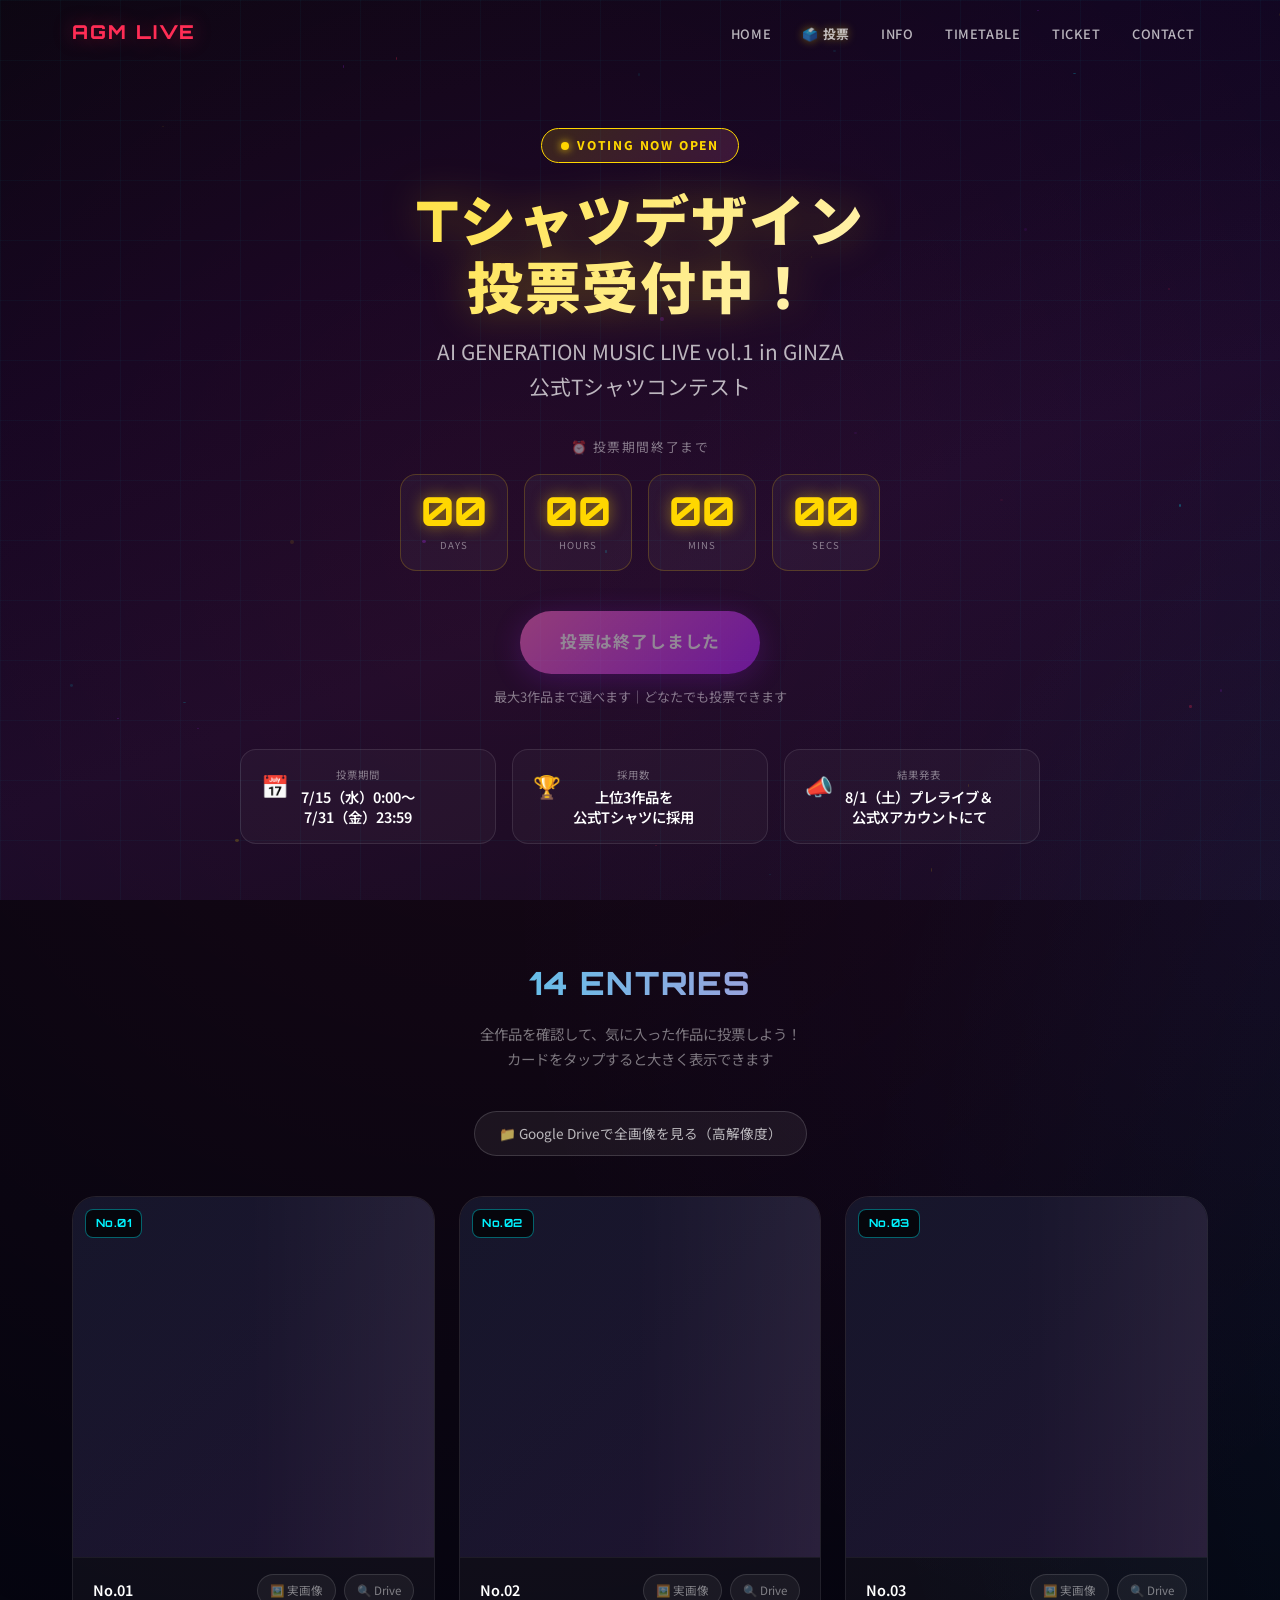
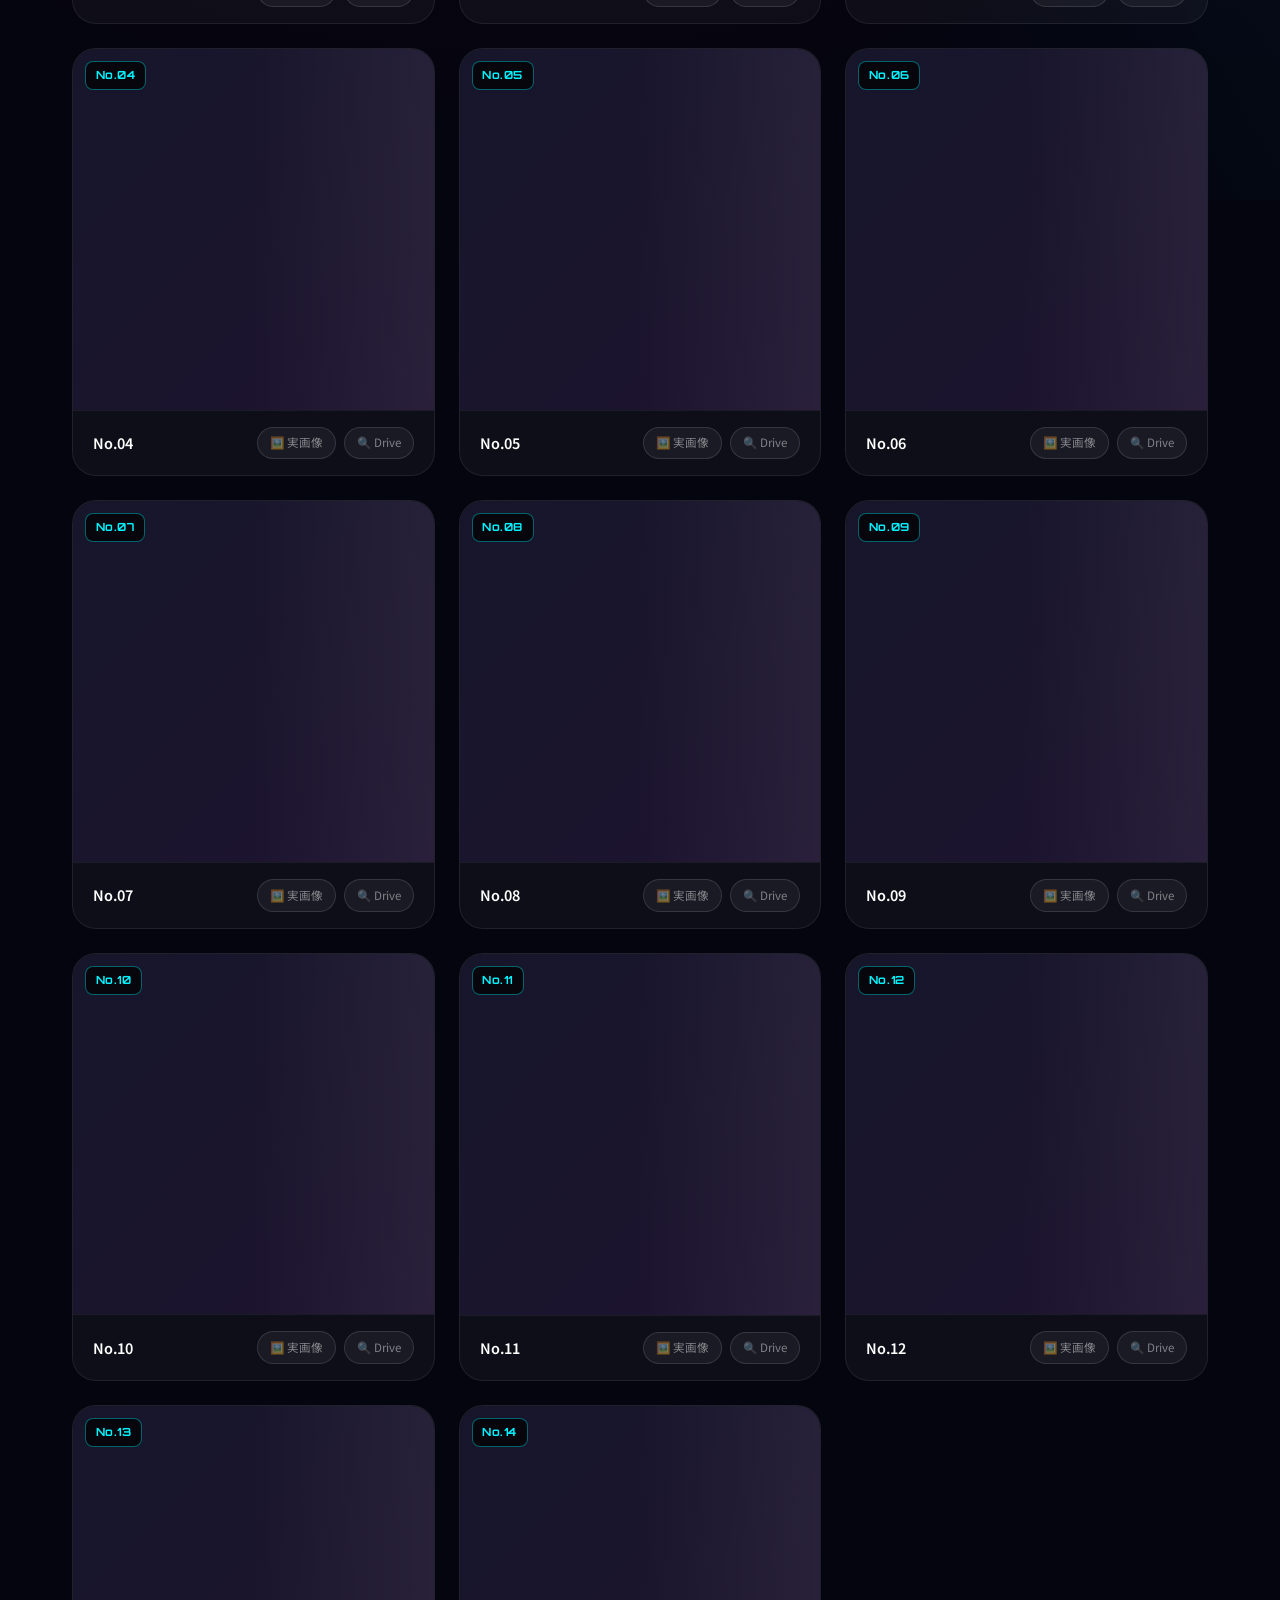
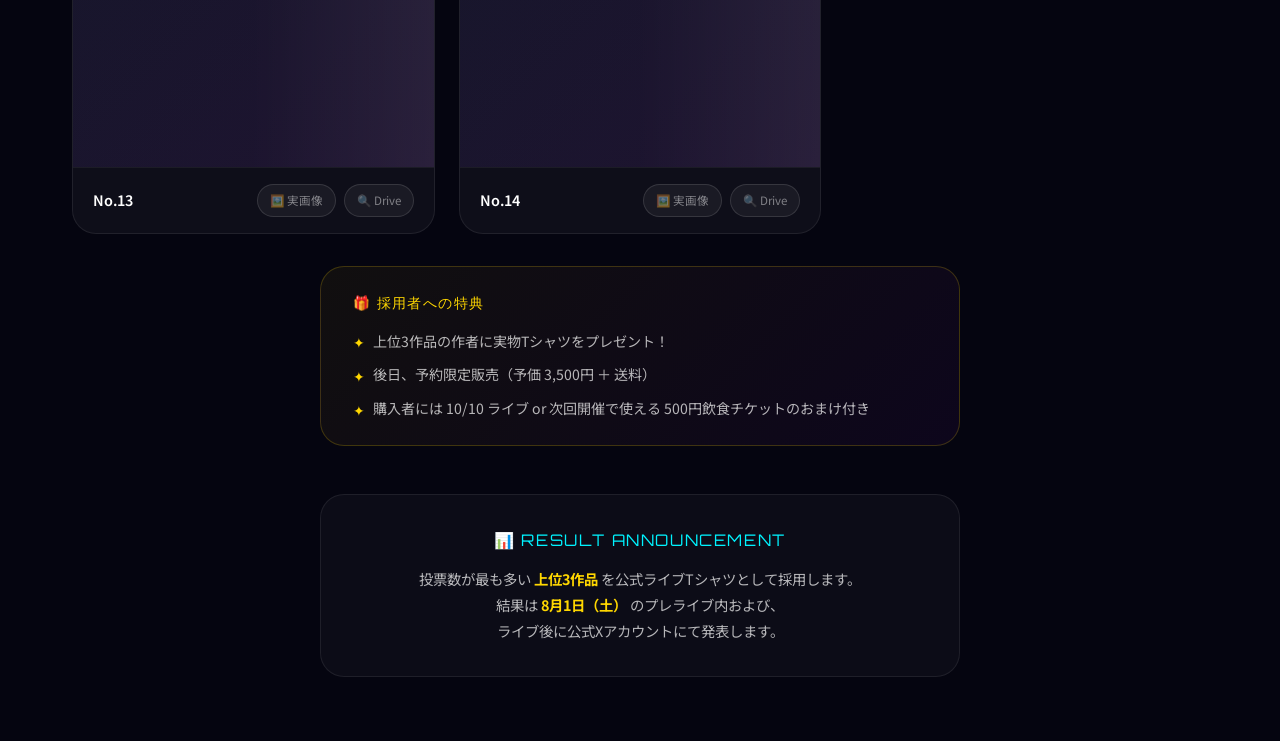
==== commit 66931858: "fix: ???????????????????(???)" ====
--- a/tshirt-contest.html
+++ b/tshirt-contest.html
@@ -901,85 +901,85 @@
         // driveFileRawId: 実画像（細かいデザインも確認できる）
         const entries = [
             {
-                num: '01', title: 'No.01 HIROMI',
+                num: '01', title: 'No.01',
                 driveFileId: '1c4oEGxaIB7UUfvBEjYMScCWqceDdB2Cu',
                 driveFileTshirtId: '1c4oEGxaIB7UUfvBEjYMScCWqceDdB2Cu',
                 driveFileRawId: '1Y8WANR5WMlE0aAAuS3bKHmTMt0IeftU0'
             },
             {
-                num: '02', title: 'No.02 Jackpot031',
+                num: '02', title: 'No.02',
                 driveFileId: '1phd9lYZFRTinh-c8VJcIEGVYXIqI4CY-',
                 driveFileTshirtId: '1phd9lYZFRTinh-c8VJcIEGVYXIqI4CY-',
                 driveFileRawId: '1gsUJfCKm1PvU8JamAC1VULP4bI_3q82h'
             },
             {
-                num: '03', title: 'No.03 kaeru',
+                num: '03', title: 'No.03',
                 driveFileId: '1wv4wT-zh0qgbcyjYS8LQeeDBDaAy4fSV',
                 driveFileTshirtId: '1wv4wT-zh0qgbcyjYS8LQeeDBDaAy4fSV',
                 driveFileRawId: '1Ov3ViyRGWsKkLnVWiAvInCylMT7fdzSr'
             },
             {
-                num: '04', title: 'No.04 MakotoAI',
+                num: '04', title: 'No.04',
                 driveFileId: '1ED0uSzLOOk-kq3m4-ajzfbdwH7SM1942',
                 driveFileTshirtId: '1ED0uSzLOOk-kq3m4-ajzfbdwH7SM1942',
                 driveFileRawId: '1dQ-Hz9eTdU0gHoK5Go_PiT7OaNjNSsV5'
             },
             {
-                num: '05', title: 'No.05 茶トラ',
+                num: '05', title: 'No.05',
                 driveFileId: '1xxb_g8a5GtEdx3Oyf3kGNfCLWLiIl5wS',
                 driveFileTshirtId: '1xxb_g8a5GtEdx3Oyf3kGNfCLWLiIl5wS',
                 driveFileRawId: '19DdxbjjL7QrThmOOeOK0MHWb_69AMI5a'
             },
             {
-                num: '06', title: 'No.06 RYU_GiN',
+                num: '06', title: 'No.06',
                 driveFileId: '1onpnIM8mYTVum1-DVjoIxxy1G0tHUHaw',
                 driveFileTshirtId: '1onpnIM8mYTVum1-DVjoIxxy1G0tHUHaw',
                 driveFileRawId: '1qEmYHGPhUb5x7ju9EjoITNlexFHSZMSu'
             },
             {
-                num: '07', title: 'No.07 Semicolon北村',
+                num: '07', title: 'No.07',
                 driveFileId: '1gTO-B-kO_Z6wlJ53Wkl3NGwDQ2mxEkiv',
                 driveFileTshirtId: '1gTO-B-kO_Z6wlJ53Wkl3NGwDQ2mxEkiv',
                 driveFileRawId: '1US3Whmtu9vUFKh3IfRF-QlQ3IYANDJyk'
             },
             {
-                num: '08', title: 'No.08 Luna☁Elack',
+                num: '08', title: 'No.08',
                 driveFileId: '16cAmfmswO0lFKyCX9uT0t6tdkyMHwNv0',
                 driveFileTshirtId: '16cAmfmswO0lFKyCX9uT0t6tdkyMHwNv0',
                 driveFileRawId: '1D6PI_TqMZnZ4_khJX2b3VdJHlocOgcX4'
             },
             {
-                num: '09', title: 'No.09 Strix8',
+                num: '09', title: 'No.09',
                 driveFileId: '1mRQc5LJxPqxvOLuC3DCMd9UYVF-I45CO',
                 driveFileTshirtId: '1mRQc5LJxPqxvOLuC3DCMd9UYVF-I45CO',
                 driveFileRawId: '1D27IWifQ2RsSMv8aJ7wU_Z2D0N9AFnJt'
             },
             {
-                num: '10', title: 'No.10 アチュ・カラノネコ',
+                num: '10', title: 'No.10',
                 driveFileId: '1FPY4JsuiYGrNh5kn8DZ2mDqNTrY1qc6U',
                 driveFileTshirtId: '1FPY4JsuiYGrNh5kn8DZ2mDqNTrY1qc6U',
                 driveFileRawId: '1pCGOfcVs1Mk_5S-C7N_3q8nWzyPsPE-T'
             },
             {
-                num: '11', title: 'No.11 真琴愛',
+                num: '11', title: 'No.11',
                 driveFileId: '1FesDvaIeJUyzBq6jdFaGNRQPcmlMQjjm',
                 driveFileTshirtId: '1FesDvaIeJUyzBq6jdFaGNRQPcmlMQjjm',
                 driveFileRawId: '1j4GBcQ4neCohQDawvmrnt94y-f9TF_05'
             },
             {
-                num: '12', title: 'No.12 でんでろ3',
+                num: '12', title: 'No.12',
                 driveFileId: '1AKum_hEpon-GjX9wIofpdnme1DI1wByM',
                 driveFileTshirtId: '1AKum_hEpon-GjX9wIofpdnme1DI1wByM',
                 driveFileRawId: '1ILRFDmk1U69ySPmnt0cgtmee9FB7X01c'
             },
             {
-                num: '13', title: 'No.13 Bianca',
+                num: '13', title: 'No.13',
                 driveFileId: '1BsV3NX1YM-SYkm7HFKfSnqRQv_sB97Ea',
                 driveFileTshirtId: '1BsV3NX1YM-SYkm7HFKfSnqRQv_sB97Ea',
                 driveFileRawId: '1-Jxvs4l5LWjEU3IllyGfmFG0KwJYEDvt'
             },
             {
-                num: '14', title: 'No.14 HMatsui',
+                num: '14', title: 'No.14',
                 driveFileId: '1uRlS10xwoUnegBcpXBrjaCYHEoZXtDY8',
                 driveFileTshirtId: '1uRlS10xwoUnegBcpXBrjaCYHEoZXtDY8',
                 driveFileRawId: '1XG0Qsm-MYkYOfQEWOZ4GUrbP_RZ33rKq'
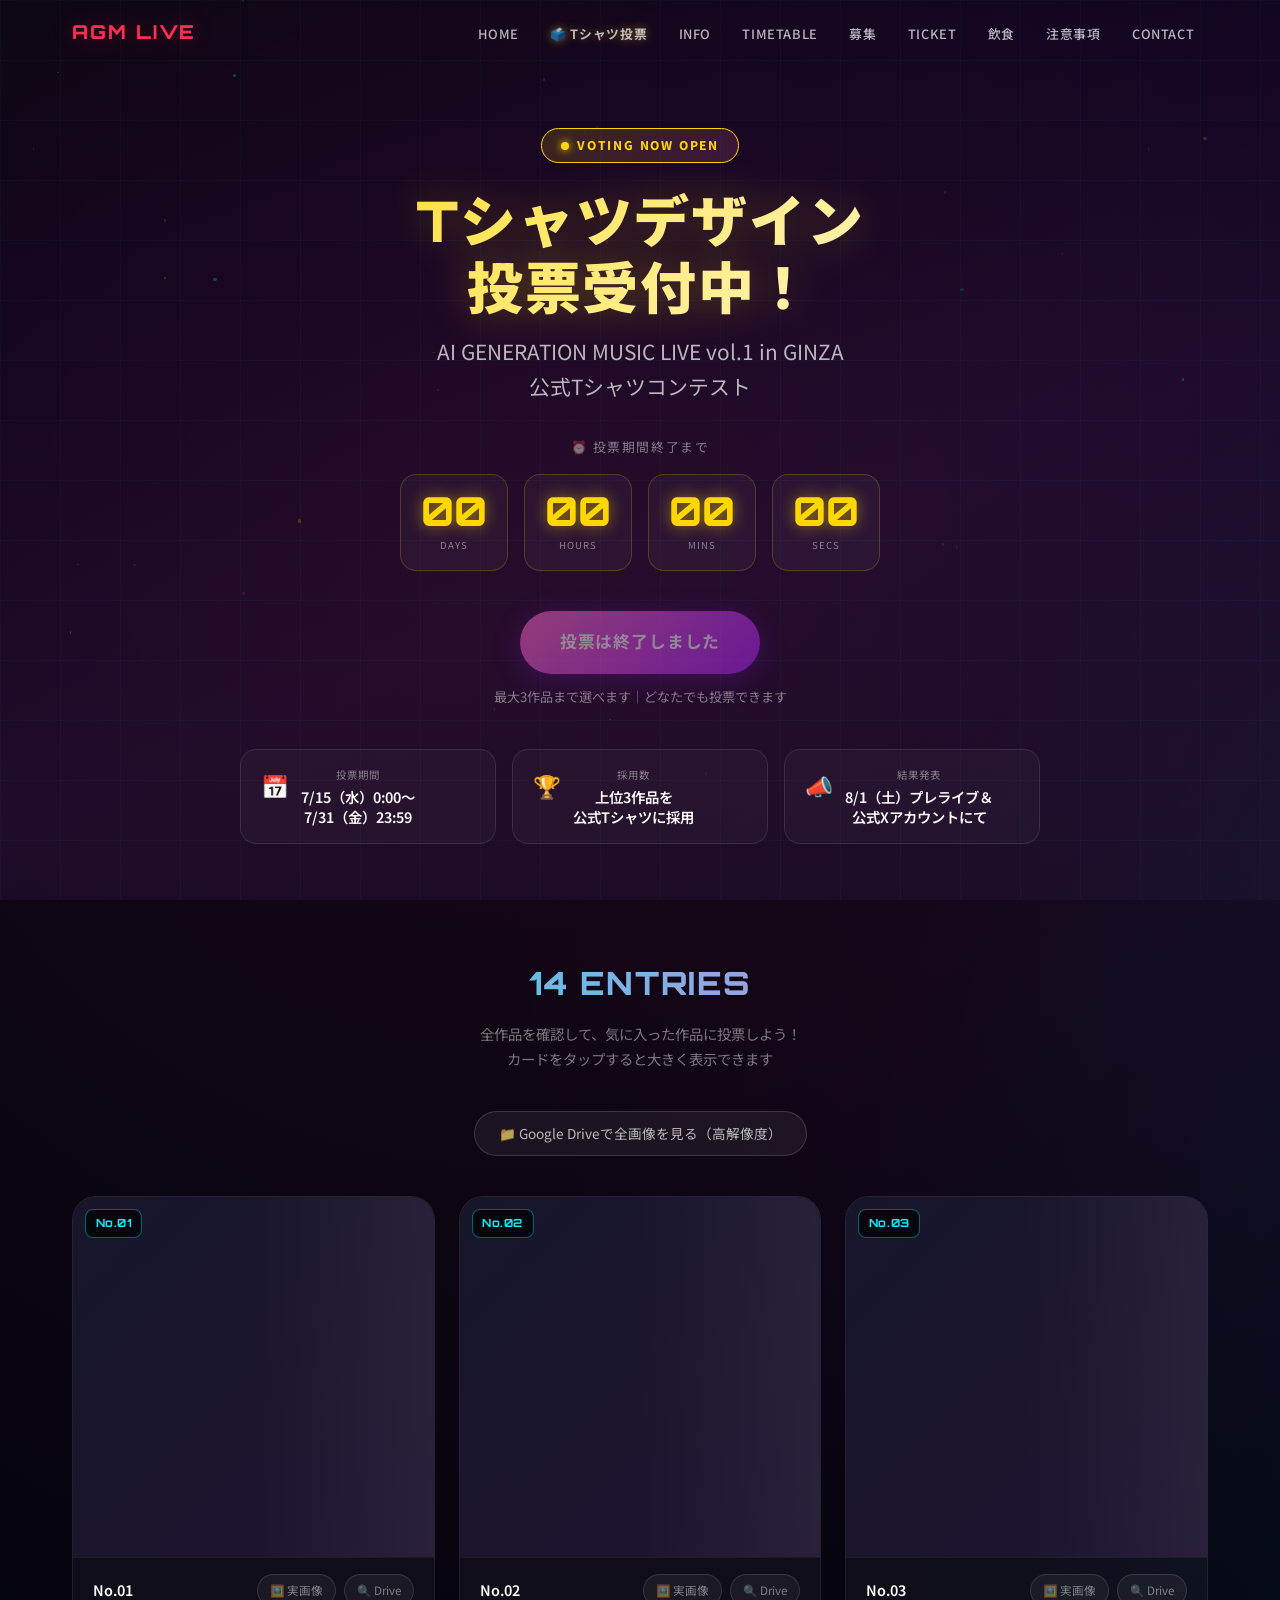
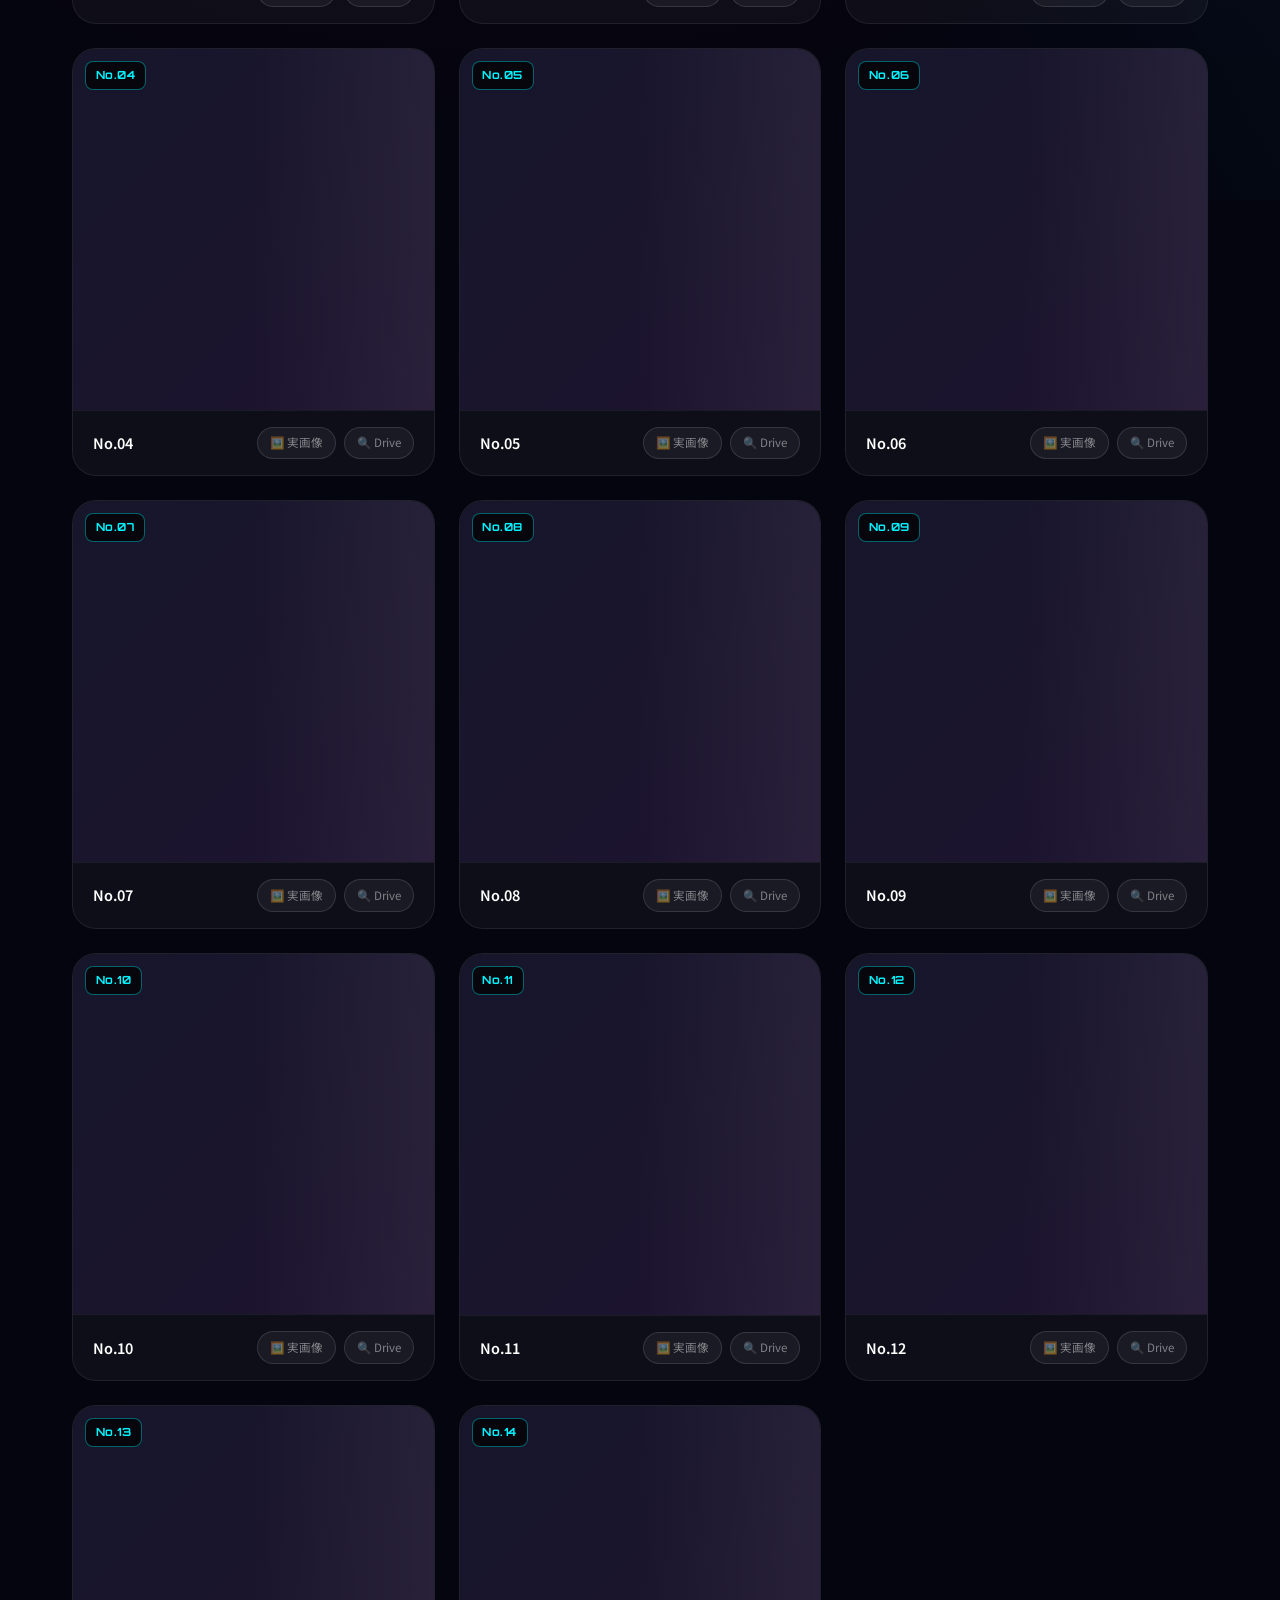
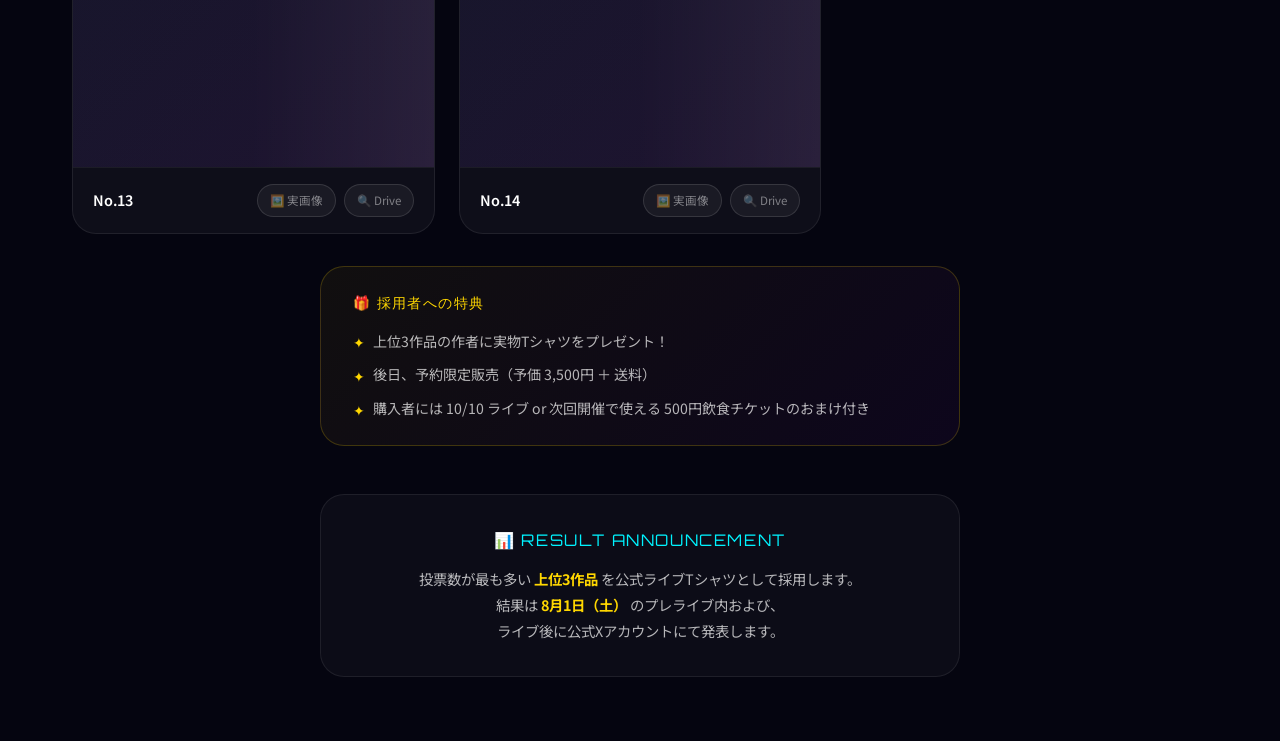
==== commit 5a0115e1: "style: tshirt-contest.html???????????index.html?????????????" ====
--- a/tshirt-contest.html
+++ b/tshirt-contest.html
@@ -688,10 +688,13 @@
             </button>
             <ul class="nav-menu" id="navMenu">
                 <li><a href="index.html">HOME</a></li>
-                <li><a href="tshirt-contest.html" style="color: var(--accent-gold); font-weight: 700; text-shadow: 0 0 10px rgba(255, 215, 0, 0.4);">🗳️ 投票</a></li>
+                <li><a href="tshirt-contest.html" style="color: var(--accent-gold); font-weight: 700; text-shadow: 0 0 10px rgba(255, 215, 0, 0.4);">🗳️ Tシャツ投票</a></li>
                 <li><a href="index.html#info">INFO</a></li>
                 <li><a href="index.html#timetable">TIMETABLE</a></li>
+                <li><a href="index.html#recruit">募集</a></li>
                 <li><a href="index.html#ticket">TICKET</a></li>
+                <li><a href="index.html#food">飲食</a></li>
+                <li><a href="index.html#notes">注意事項</a></li>
                 <li><a href="index.html#contact">CONTACT</a></li>
             </ul>
         </div>
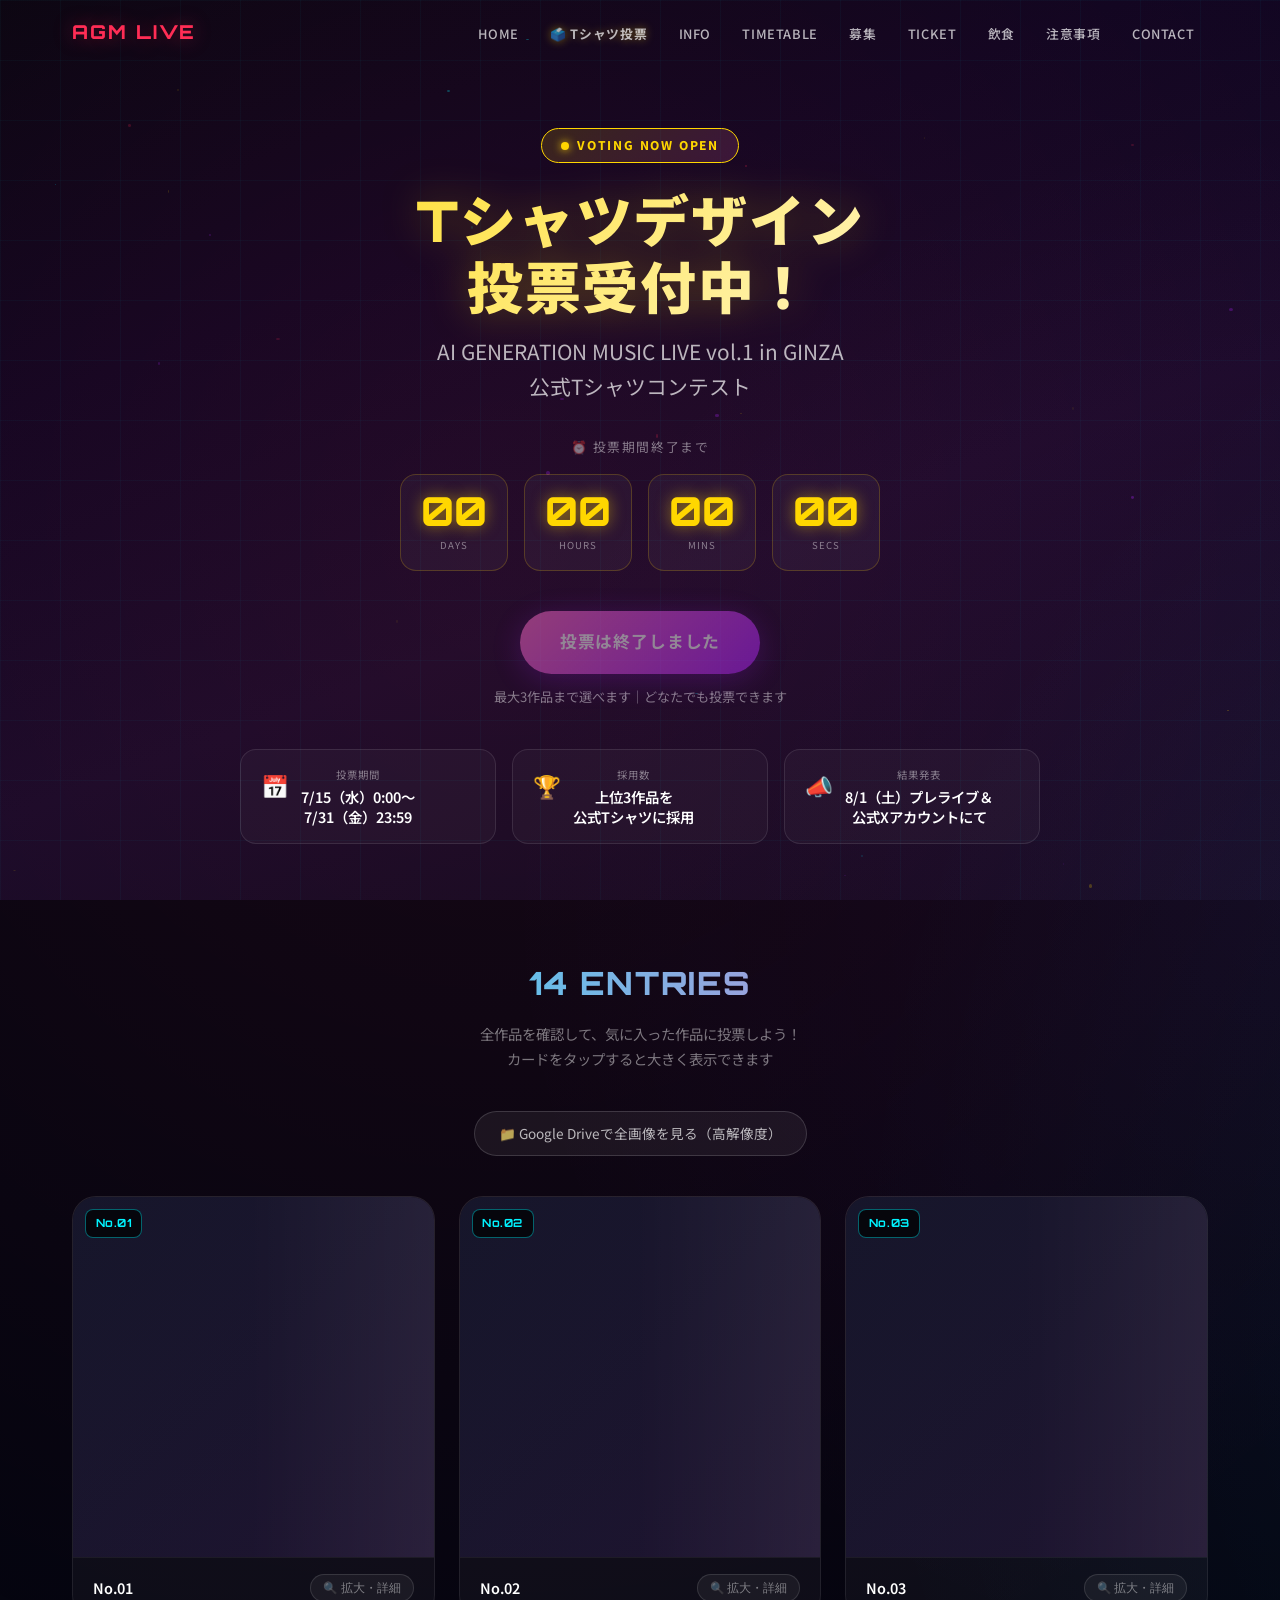
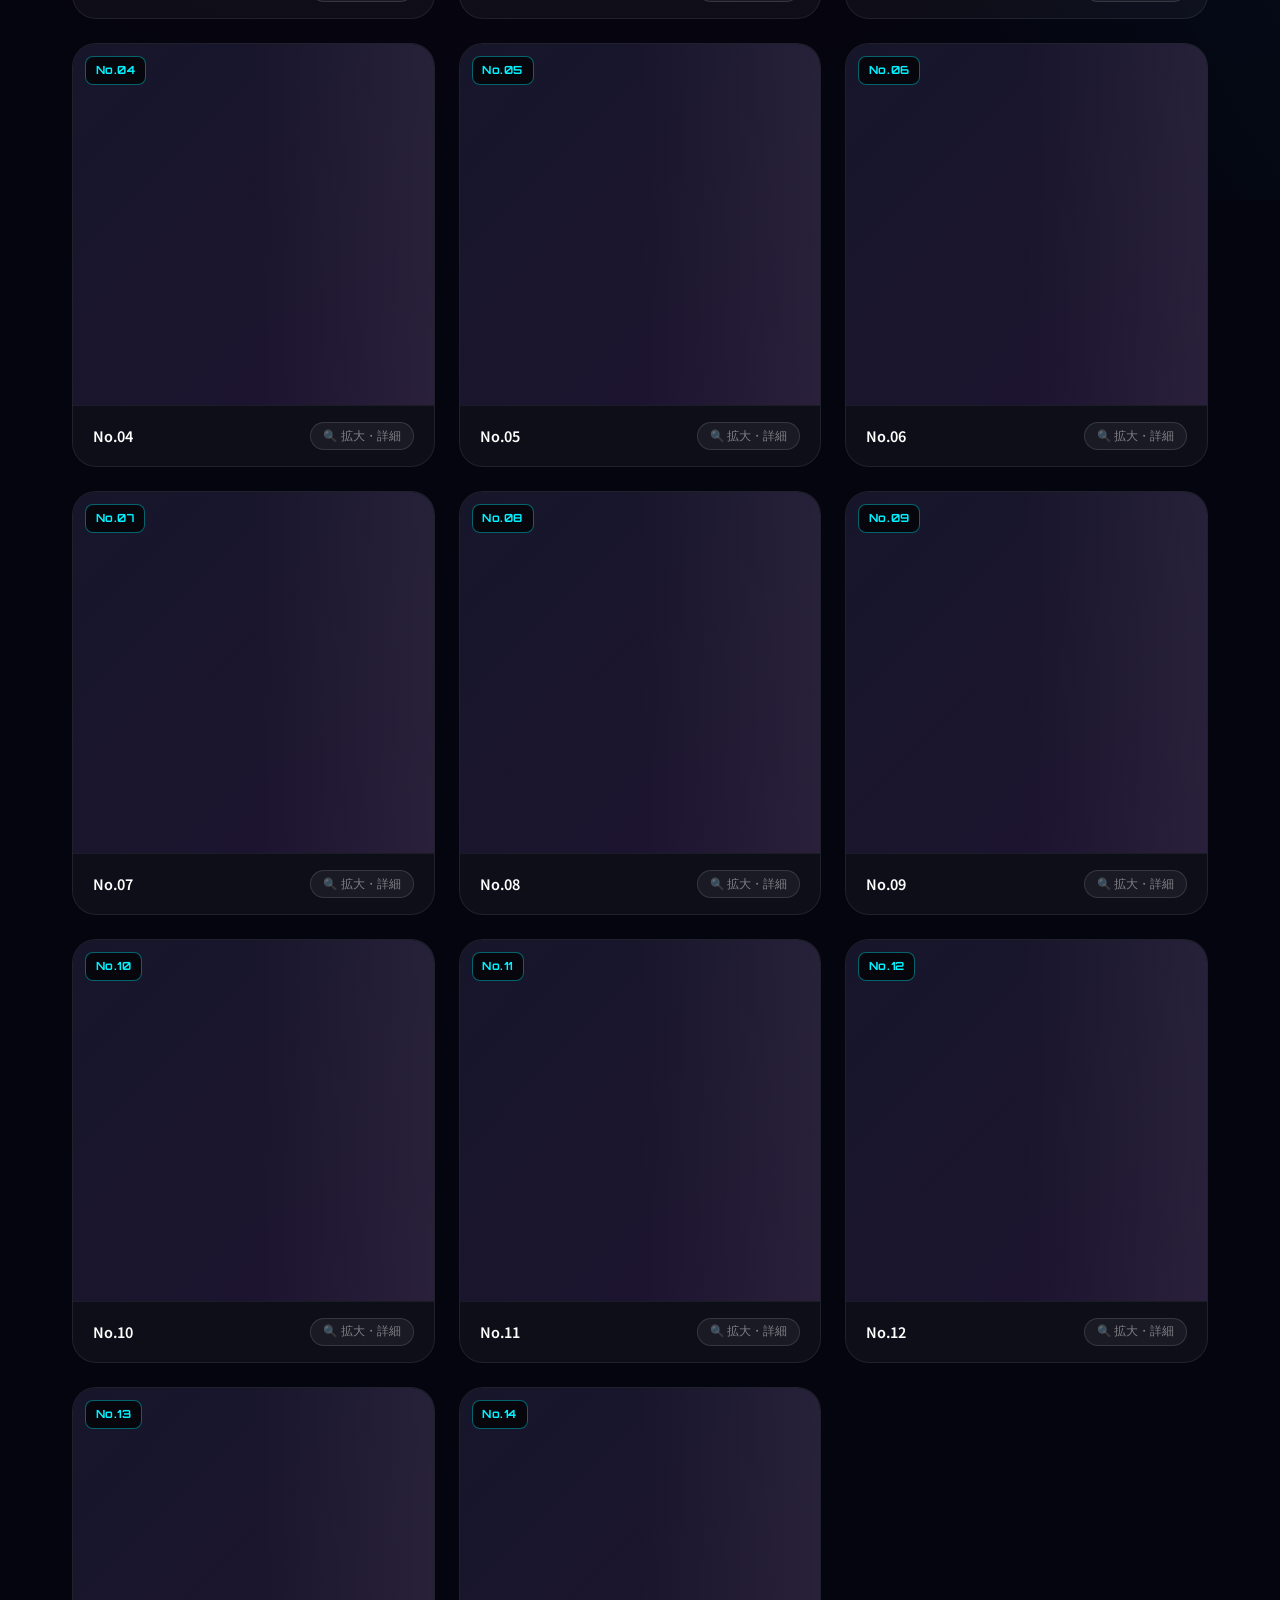
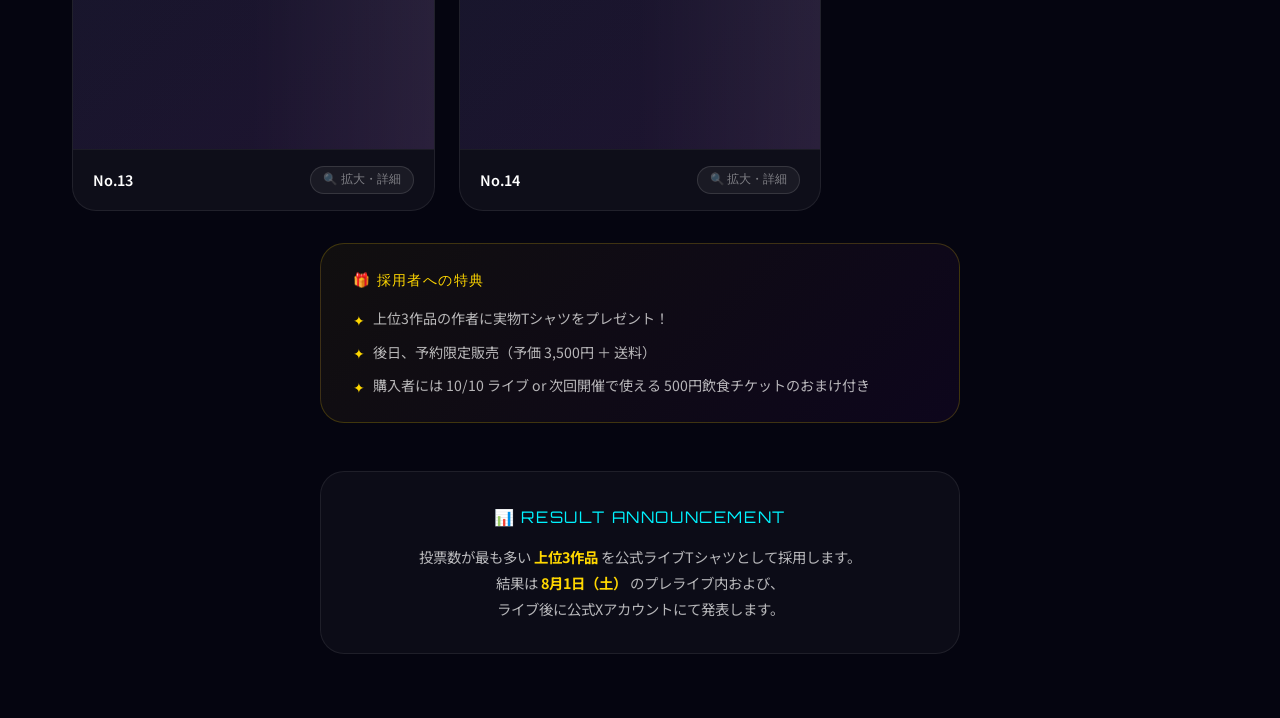
==== commit a30e657b: "fix: ????????????????????????????????Google Drive??????????(???)??????" ====
--- a/tshirt-contest.html
+++ b/tshirt-contest.html
@@ -595,14 +595,53 @@
             border-radius: var(--radius-lg);
             overflow: hidden;
             border: 1px solid rgba(255, 255, 255, 0.15);
+            display: flex;
+            flex-direction: column;
+            align-items: center;
+            background: rgba(10, 10, 26, 0.98);
+            padding: 1.5rem 1.5rem 3.5rem 1.5rem; /* bottom padding accounts for title */
+        }
+
+        .lightbox-tabs {
+            display: flex;
+            gap: 0.75rem;
+            margin-bottom: 1rem;
+            z-index: 10;
+        }
+
+        .lightbox-tab {
+            background: rgba(255, 255, 255, 0.06);
+            border: 1px solid rgba(255, 255, 255, 0.12);
+            color: var(--text-secondary);
+            padding: 0.4rem 1.1rem;
+            border-radius: 30px;
+            font-size: 0.8rem;
+            font-weight: 600;
+            cursor: pointer;
+            transition: all 0.25s ease;
+            font-family: 'Noto Sans JP', sans-serif;
+        }
+
+        .lightbox-tab:hover {
+            background: rgba(255, 255, 255, 0.12);
+            border-color: rgba(255, 255, 255, 0.25);
+            color: var(--text-primary);
+        }
+
+        .lightbox-tab.active {
+            background: linear-gradient(135deg, var(--accent-gold), var(--accent-pink));
+            border-color: transparent;
+            color: #000;
+            box-shadow: 0 0 15px rgba(255, 215, 0, 0.3);
         }
 
         .lightbox-inner img.lightbox-img {
-            max-width: 90vw;
-            max-height: 88vh;
+            max-width: 85vw;
+            max-height: 68vh;
             object-fit: contain;
             display: block;
             border-radius: var(--radius-md);
+            box-shadow: 0 5px 25px rgba(0,0,0,0.5);
         }
 
         .lightbox-close {
@@ -840,8 +879,12 @@
 
     <!-- Lightbox -->
     <div class="lightbox-overlay" id="lightbox" onclick="closeLightbox(event)">
-        <div class="lightbox-inner" id="lightboxInner">
+        <div class="lightbox-inner" id="lightboxInner" onclick="event.stopPropagation()">
             <button class="lightbox-close" onclick="closeLightbox(null, true)">✕</button>
+            <div class="lightbox-tabs" id="lightboxTabs">
+                <button class="lightbox-tab active" id="tabTshirt" onclick="switchLightboxImage('tshirt')">👕 着用イメージ</button>
+                <button class="lightbox-tab" id="tabRaw" onclick="switchLightboxImage('raw')">🎨 デザイン画</button>
+            </div>
             <img id="lightboxImg" src="" alt="" class="lightbox-img" style="transition: opacity 0.3s;">
             <div class="lightbox-title" id="lightboxTitle"></div>
         </div>
@@ -999,6 +1042,9 @@
             return `https://drive.google.com/file/d/${fileId}/view`;
         }
 
+        let activeTshirtUrl = '';
+        let activeRawUrl = '';
+
         function renderCards() {
             const grid = document.getElementById('tshirtGrid');
             const folderUrl = 'https://drive.google.com/drive/folders/100fa8Iy05OMHiWSHznRkDLHdG9Icqxbb?usp=drive_link';
@@ -1012,7 +1058,6 @@
                 // カードのサムネ：Tシャツプレビュー、クリック拡大用は高解像度
                 const thumbUrl  = hasId ? buildDriveImgUrl(entry.driveFileTshirtId || entry.driveFileId, 600) : null;
                 const largeUrl  = hasId ? buildDriveImgUrl(entry.driveFileTshirtId || entry.driveFileId, 1600) : null;
-                const viewUrl   = hasId ? buildDriveViewUrl(entry.driveFileId) : folderUrl;
 
                 card.innerHTML = `
                     <div class="entry-badge">No.${entry.num}</div>
@@ -1038,11 +1083,7 @@
                     <div class="card-footer">
                         <span class="card-title">${entry.title}</span>
                         <div class="card-actions">
-                            ${entry.driveFileRawId
-                                ? `<a href="${buildDriveViewUrl(entry.driveFileRawId)}" target="_blank" rel="noopener" class="btn-card-view">🖼️ 実画像</a>`
-                                : ''
-                            }
-                            <a href="${viewUrl}" target="_blank" rel="noopener" class="btn-card-view">🔍 Drive</a>
+                            <button class="btn-card-view btn-expand" style="cursor: pointer;">🔍 拡大・詳細</button>
                         </div>
                     </div>
                 `;
@@ -1060,9 +1101,18 @@
                     if (img.complete) onLoad();
                     else img.addEventListener('load', onLoad);
 
+                    const tshirtUrl = largeUrl;
+                    const rawUrl = entry.driveFileRawId ? buildDriveImgUrl(entry.driveFileRawId, 1600) : null;
+
                     // クリックでライトボックスを開く
                     wrap.addEventListener('click', () => {
-                        openLightbox(img.dataset.large, img.dataset.title);
+                        openLightbox(tshirtUrl, rawUrl, entry.title);
+                    });
+
+                    const btnExpand = card.querySelector('.btn-expand');
+                    btnExpand.addEventListener('click', (e) => {
+                        e.stopPropagation(); // カード画像へのイベント重複発火を防止
+                        openLightbox(tshirtUrl, rawUrl, entry.title);
                     });
                 }
 
@@ -1071,18 +1121,55 @@
         }
 
         // ===== LIGHTBOX =====
-        function openLightbox(url, title) {
+        function openLightbox(tshirtUrl, rawUrl, title) {
             const lb   = document.getElementById('lightbox');
             const lbImg  = document.getElementById('lightboxImg');
             const lbTitle = document.getElementById('lightboxTitle');
+            const tabs = document.getElementById('lightboxTabs');
+
+            activeTshirtUrl = tshirtUrl;
+            activeRawUrl = rawUrl;
+
+            // 実画像（Raw）がない場合はタブを非表示にし、あれば表示
+            if (!rawUrl) {
+                tabs.style.display = 'none';
+            } else {
+                tabs.style.display = 'flex';
+                // タブ表示状態をリセット
+                document.getElementById('tabTshirt').classList.add('active');
+                document.getElementById('tabRaw').classList.remove('active');
+            }
+
             lbImg.src = '';
             lbImg.style.opacity = '0';
             lbTitle.textContent = title;
             lb.classList.add('open');
             document.body.style.overflow = 'hidden';
+            
             // 画像ロード後にフェードイン
             lbImg.onload = () => { lbImg.style.opacity = '1'; };
-            lbImg.src = url;
+            lbImg.src = tshirtUrl;
+        }
+
+        function switchLightboxImage(type) {
+            const lbImg = document.getElementById('lightboxImg');
+            const tabTshirt = document.getElementById('tabTshirt');
+            const tabRaw = document.getElementById('tabRaw');
+
+            lbImg.style.opacity = '0';
+
+            // フェードアウトのタイミングを少し待ってsrcを切り替える
+            setTimeout(() => {
+                if (type === 'tshirt') {
+                    tabTshirt.classList.add('active');
+                    tabRaw.classList.remove('active');
+                    lbImg.src = activeTshirtUrl;
+                } else if (type === 'raw') {
+                    tabTshirt.classList.remove('active');
+                    tabRaw.classList.add('active');
+                    lbImg.src = activeRawUrl;
+                }
+            }, 150);
         }
 
         function closeLightbox(event, force) {
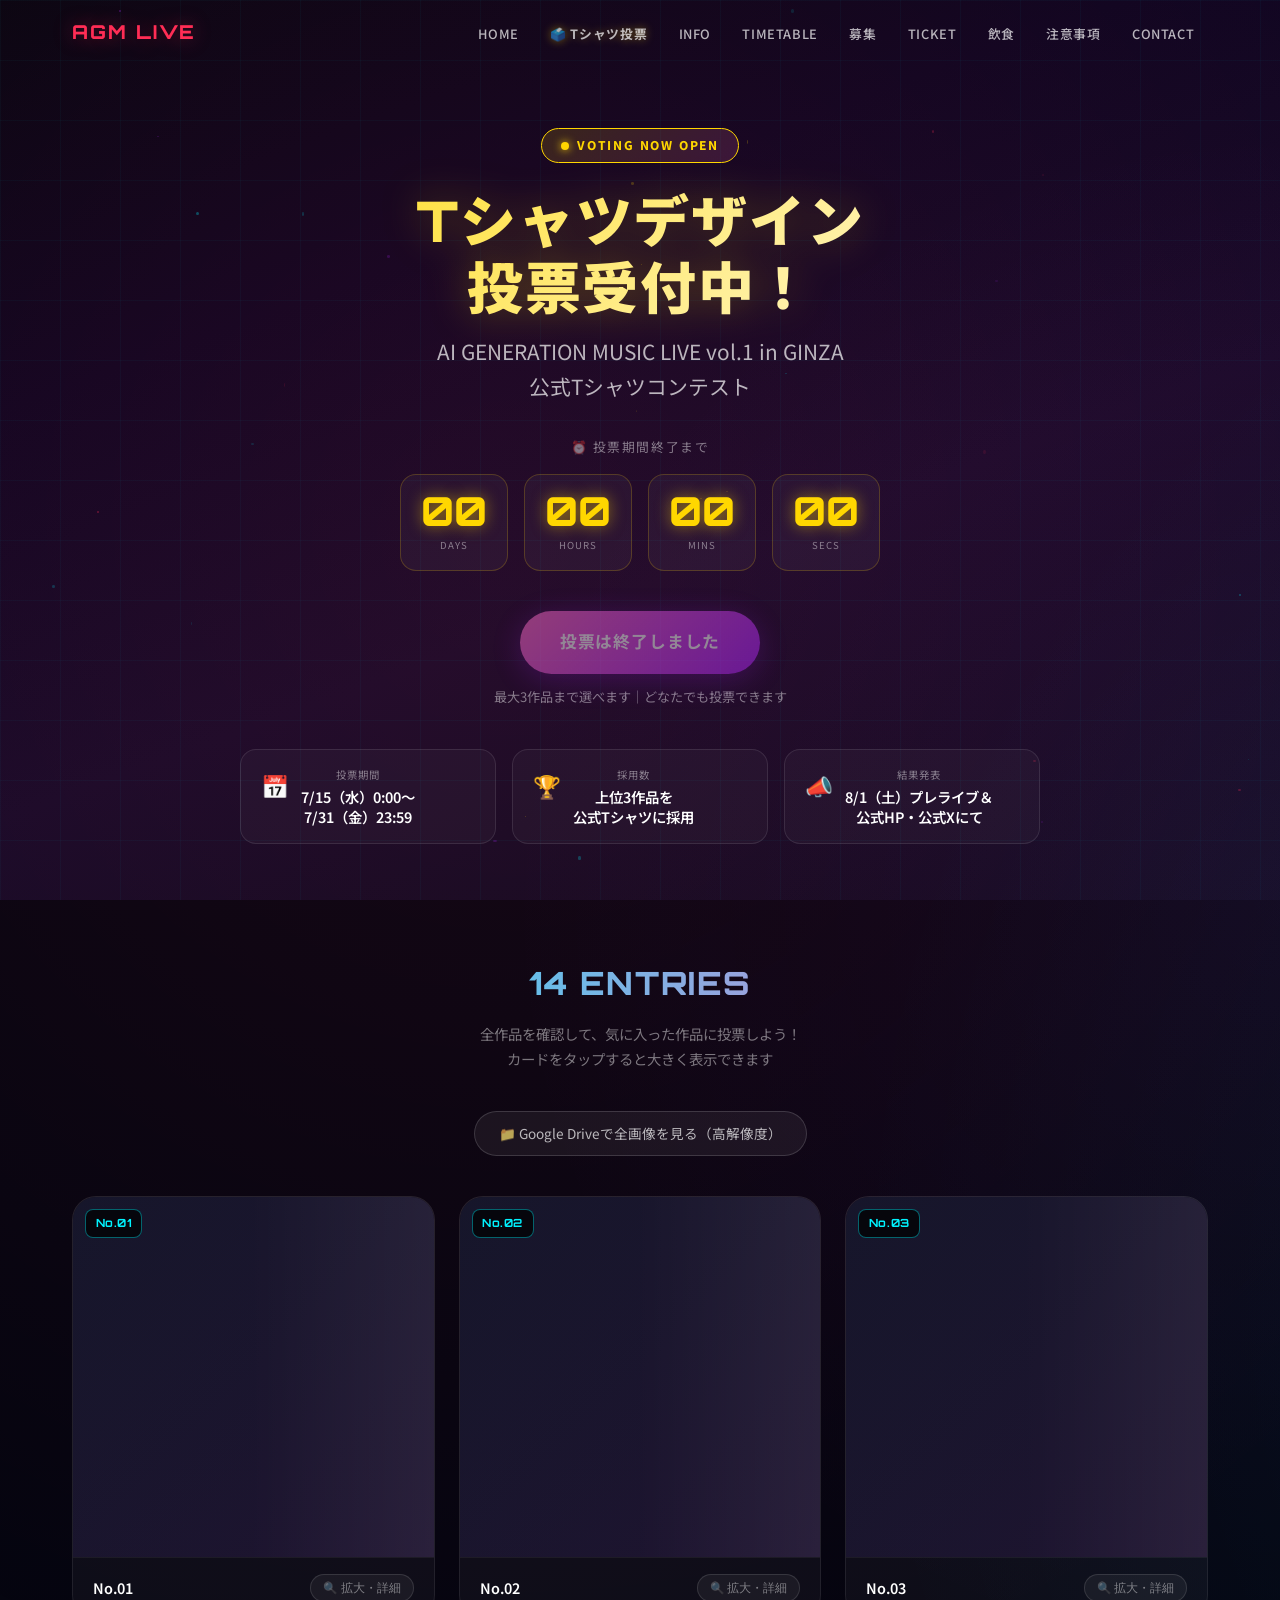
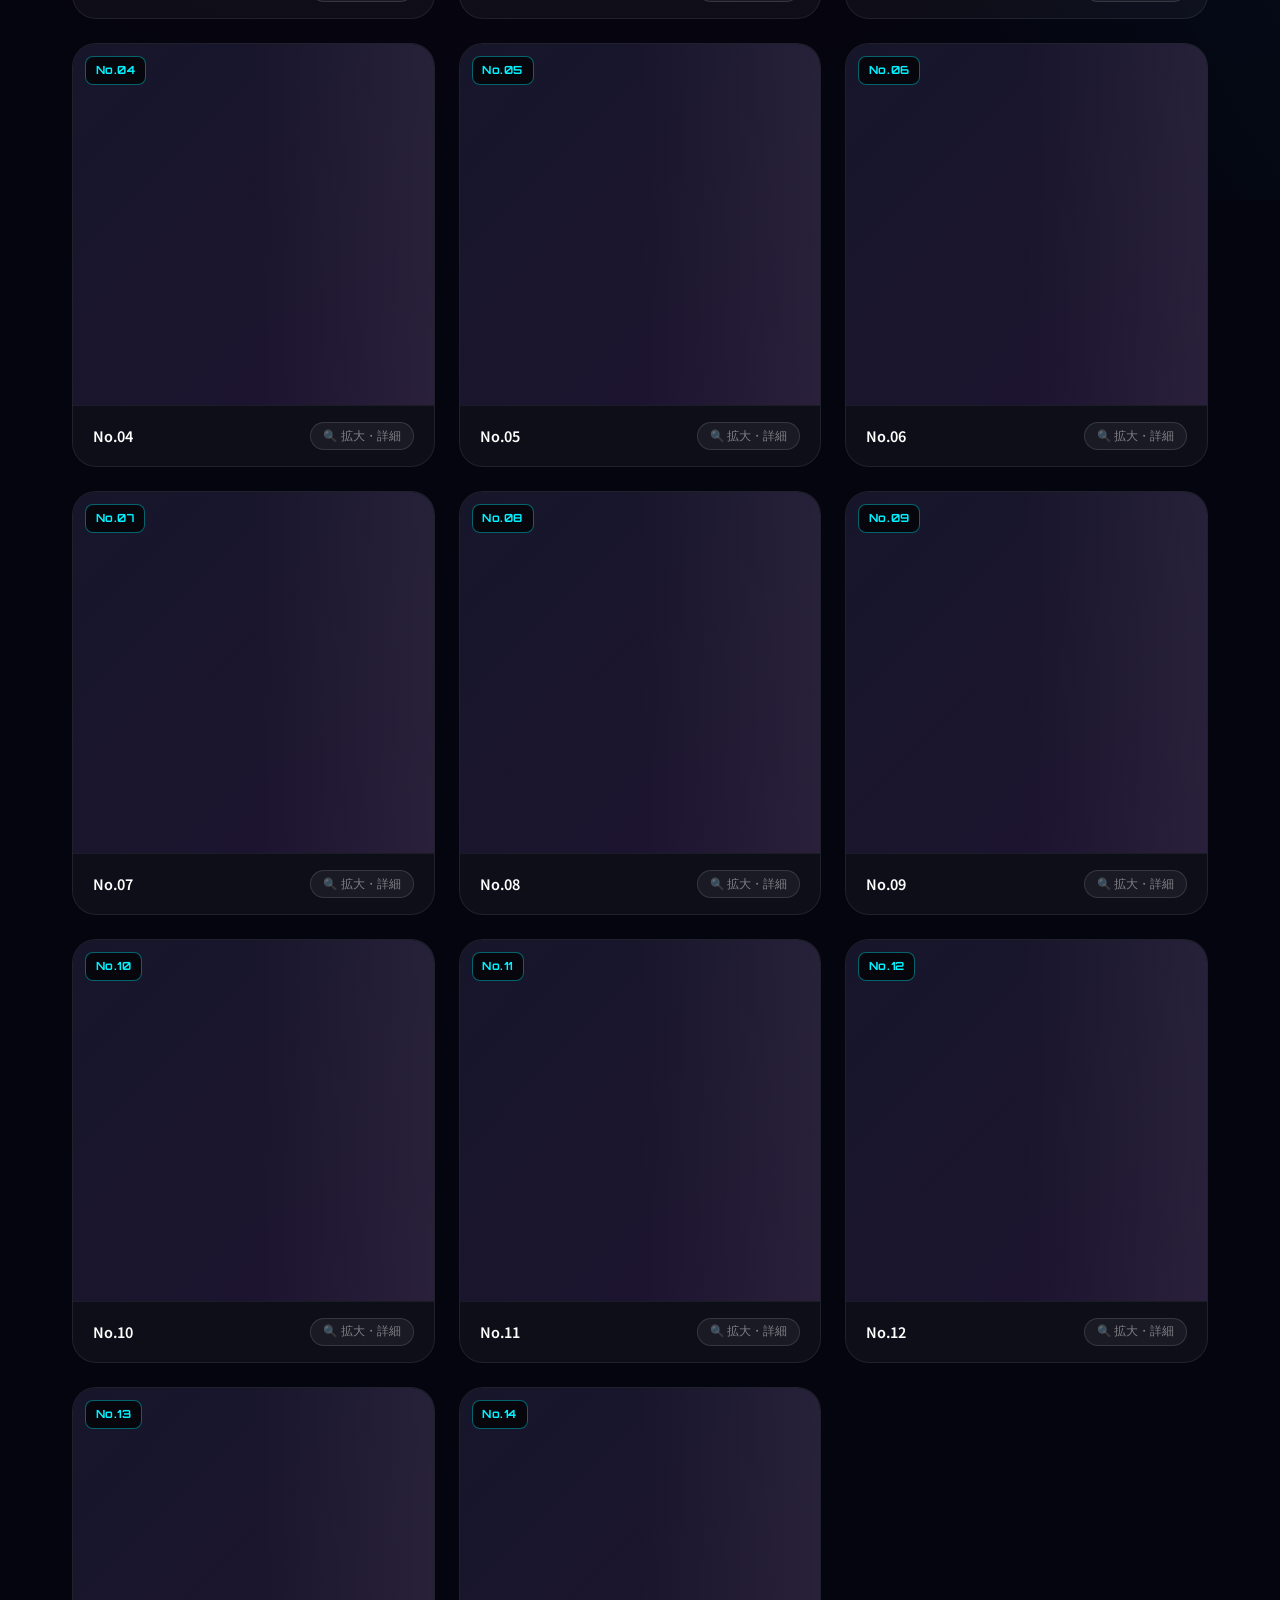
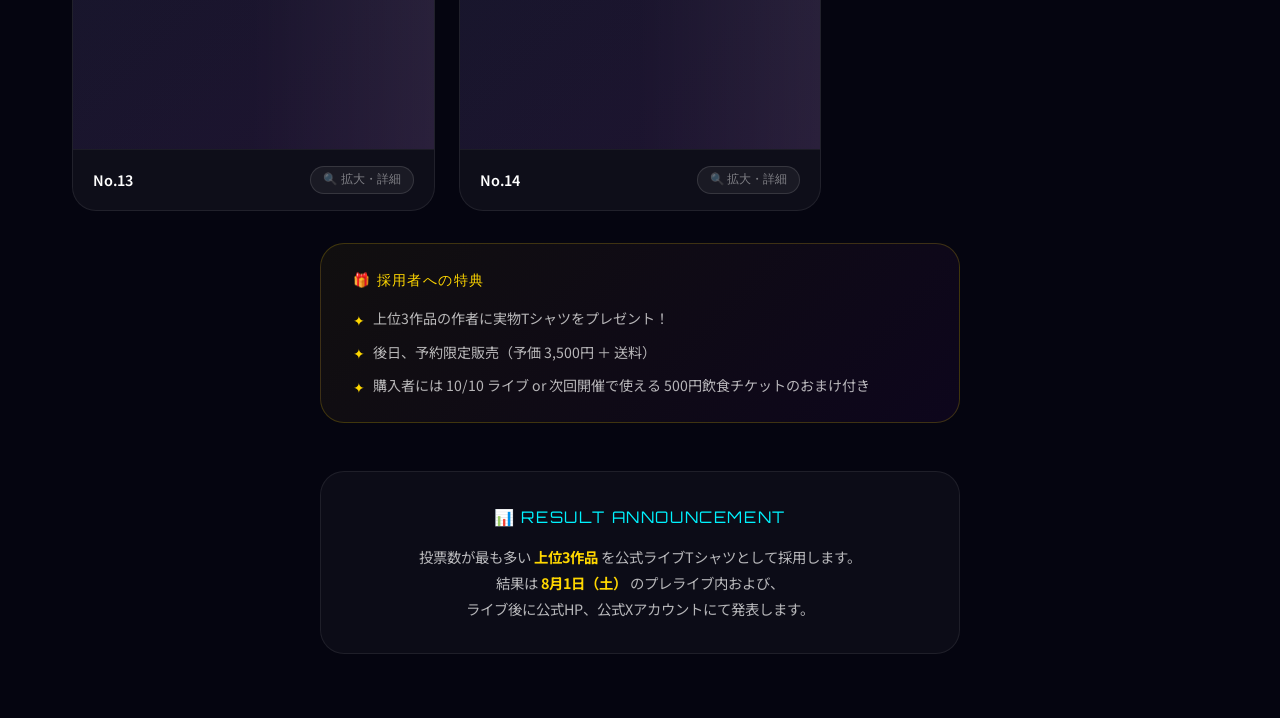
==== commit 22691fce: "docs: ??????????HP????" ====
--- a/tshirt-contest.html
+++ b/tshirt-contest.html
@@ -811,7 +811,7 @@
                     <span class="info-chip-icon">📣</span>
                     <div class="info-chip-text">
                         <span class="info-chip-label">結果発表</span>
-                        <span class="info-chip-value">8/1（土）プレライブ＆<br>公式Xアカウントにて</span>
+                        <span class="info-chip-value">8/1（土）プレライブ＆<br>公式HP・公式Xにて</span>
                     </div>
                 </div>
             </div>
@@ -862,7 +862,7 @@
                 <p class="result-info-text">
                     投票数が最も多い <span class="result-highlight">上位3作品</span> を公式ライブTシャツとして採用します。<br>
                     結果は <span class="result-highlight">8月1日（土）</span> のプレライブ内および、<br>
-                    ライブ後に公式Xアカウントにて発表します。
+                    ライブ後に公式HP、公式Xアカウントにて発表します。
                 </p>
             </div>
         </div>
